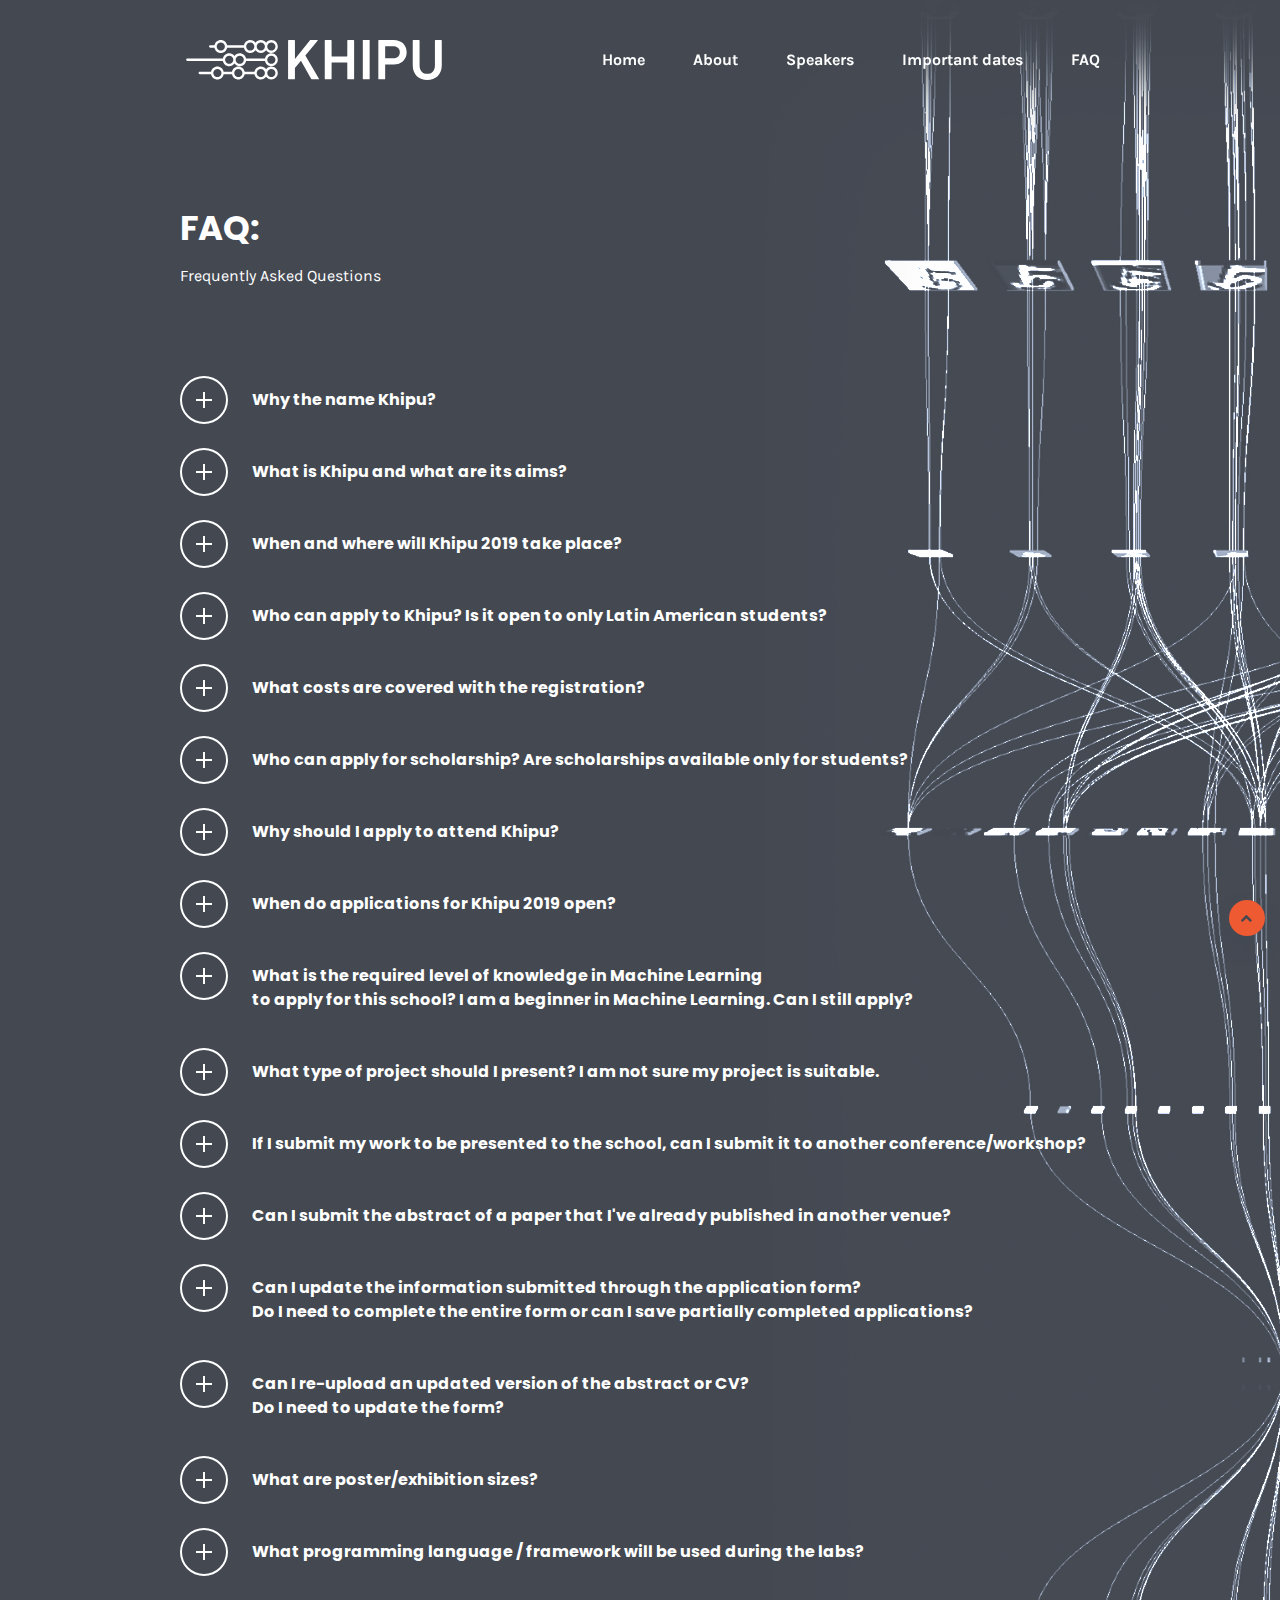
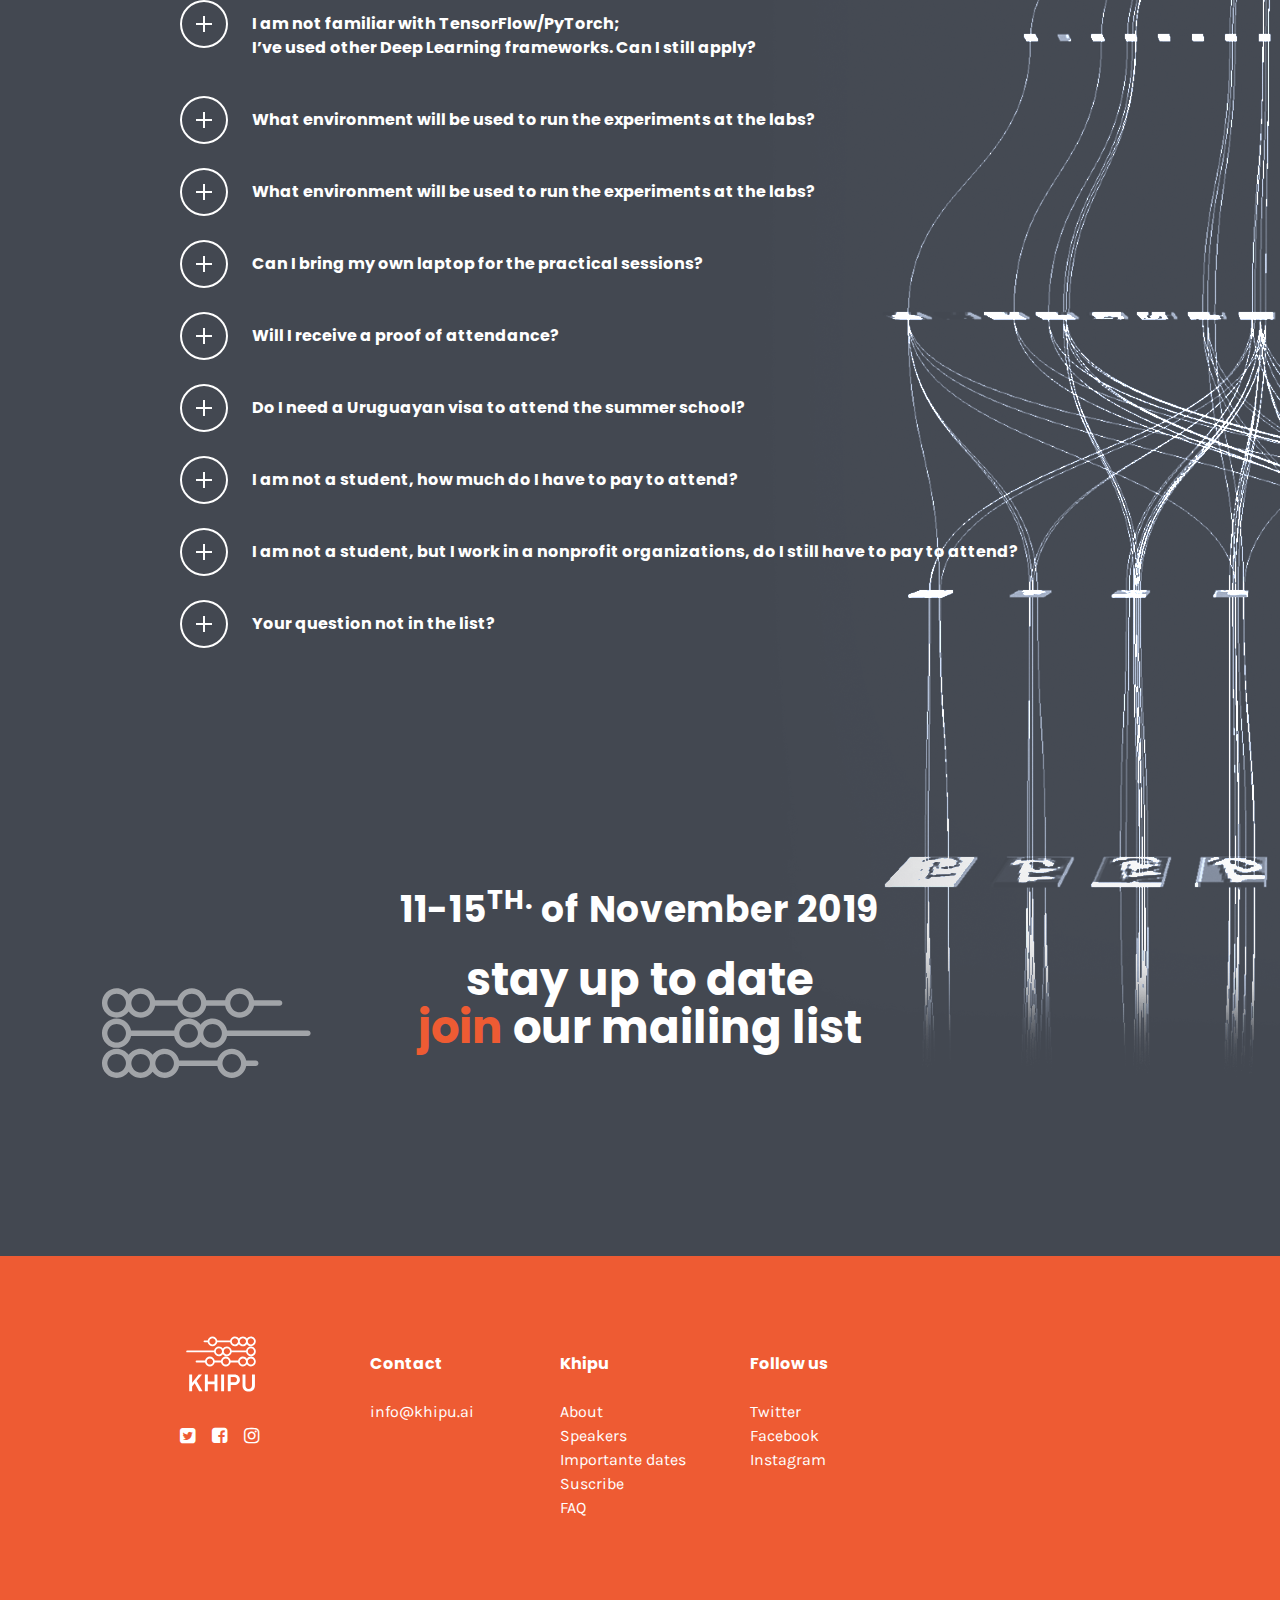
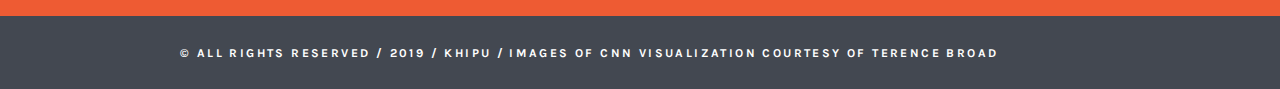
==== faq.html @ 61890507 "copy from cloud" ====
<!DOCTYPE html>
<html class="no-js" lang="en-US">

<head>
  <meta charset="utf-8">
  <meta name="viewport" content="width=device-width, initial-scale=1">
  <link rel="profile" href="http://gmpg.org/xfn/11">
  <script>(function (html) { html.className = html.className.replace(/\bno-js\b/, 'js') })(document.documentElement)</script>
  <title>FAQ - KHIPU | LATIN AMERICAN MEETING OF ARTIFICIAL INTELLIGENCE</title>
  <link rel="dns-prefetch" href="//fonts.googleapis.com">
  <link rel="dns-prefetch" href="//s.w.org">
  <link rel="icon" href="favicons/favicon.png" type="image/x-icon">
  <link rel="stylesheet" href="https://fonts.googleapis.com/css?family=Karla:400,700i,700|Poppins:700">
  <link rel="stylesheet" href="assets/css/font-awesome.css" type="text/css" media="all">
  <link rel="stylesheet" href="style.css" type="text/css" media="all">
  <link rel="stylesheet" href="scheme-neon.css" type="text/css" media="all">
  <link rel="stylesheet" href="style-custom.css" type="text/css" media="all">
</head>

<body class="home">
  <div class="site" id="page">
    <header class="site-header" id="masthead">
      <div class="site-header__wrap">
        <div class="container">
          <div class="row in-view">
            <div class="col-12 col-xl-10 offset-xl-1">
              <div class="site-header__elements">
                <div class="site-header__mobile hidden-lg-up">
                  <button class="site-header__mobile--trigger side-menu-trigger">
                    <i class="fa fa-bars" aria-hidden="true"></i>
                  </button>
                </div>
                <div class="site-header__branding">
                  <div class="site-branding">
                    <a href="index.html">
                      <img src="assets/media/logo-neon.svg" alt="" width="232" height="144">
                    </a>
                  </div>
                </div>
                <div class="site-header__nav hidden-md-down">
                  <div class="site-header__menu">
                    <nav class="main-navigation" aria-label="Site Menu" role="navigation">
                      <div class="menu-top-menu-container">
                        <ul class="menu" id="top-menu">
                          <li>
                            <a href="index.html">Home</a>
                          </li>
                          <li>
                            <a href="index.html#widecard">About</a>
                          </li>
                          <li>
                            <a href="index.html#speakers">Speakers</a>
                          </li>
                          <li>
                            <a href="index.html#schedule">Important dates</a>
                          </li>
                          <li>
                            <a href="faq.html">FAQ</a>
                          </li>
                        </ul>
                      </div>
                    </nav>
                  </div>
                </div>
              </div>
            </div>
          </div>
        </div>
      </div>
    </header>
    <div class="site-content" id="content">
        <div class="content-area" id="primary">
          <main class="site-main" id="main">
            <section class="section section--singular">
              <div class="container">
                <div class="row">
                  <div class="col-12 col-xl-10 offset-xl-1">
                    <header class="page-header">
                      <h3 class="page-title">FAQ: </h3>
                      <p>Frequently Asked Questions</p>
                    </header>
                    <div class="accordion-block">
                      <div class="accordion">
                        <div class="accordion__card accordion__card--collapse">
                          <div class="accordion__header">
                            <h6>
                              <label>Why the name Khipu?
                                <svg xmlns="http://www.w3.org/2000/svg" viewbox="0 0 48 48">
                                  <path d="M24,0A24,24,0,1,0,48,24,24,24,0,0,0,24,0Zm8,25H16V23H32Z"></path>
                                  <path d="M24,0A24,24,0,1,0,48,24,24,24,0,0,0,24,0Zm0,46A22,22,0,1,1,46,24,22,22,0,0,1,24,46Zm1-23h7v2H25v7H23V25H16V23h7V16h2Z"></path>
                                </svg>
                              </label>
                            </h6>
                          </div>
                          <div class="accordion__body">
                            <div class="accordion__content clearfix">
                              <p>Khipu, or talking knots, were ancient data systems fashioned from knotted strings historically used by a number of cultures in the region of Andean South America. Khipus were used to store (mostly numerical) information and had multiple practical uses in the local communities.</p>

                              <strong>Besides, one of the main goals of the event is to knit a network of Latin American talent in AI!</strong>
                              </p>
                            </div>
                          </div>
                        </div>
                        <div class="accordion__card accordion__card--collapse">
                          <div class="accordion__header">
                            <h6>
                              <label>What is Khipu and what are its aims?
                                <svg xmlns="http://www.w3.org/2000/svg" viewbox="0 0 48 48">
                                  <path d="M24,0A24,24,0,1,0,48,24,24,24,0,0,0,24,0Zm8,25H16V23H32Z"></path>
                                  <path d="M24,0A24,24,0,1,0,48,24,24,24,0,0,0,24,0Zm0,46A22,22,0,1,1,46,24,22,22,0,0,1,24,46Zm1-23h7v2H25v7H23V25H16V23h7V16h2Z"></path>
                                </svg>
                              </label>
                            </h6>
                          </div>
                          <div class="accordion__body">
                            <div class="accordion__content clearfix">
                              <p>Khipu will be an annual regional Artificial Intelligence (AI) gathering and summer school in Latin America. The event is organized by a group of Latin American researchers working both inside and outside the region. Our primary goal is to facilitate a wide and diverse participation: there will be no registration fees for accepted students*, and we will provide financial assistance for travel expenses to selected applicants. </p>

                              The inspiration for Khipu comes in large part from the success of the Deep Learning Indaba in Africa and the Eastern European Machine Learning Summer School.</p>

                              Khipu aims to strengthen the AI ecosystem in Latin America via the following specific goals:</p>

                              · Unlock talent through advanced trainings<br>
                              · Foster research by building community<br>
                              · Drive adoption by increasing awareness</p>

                              * Students should be advanced undergrads, MSc, PhD, or postdoc level. </p>
                            </div>
                          </div>
                        </div>
                        <div class="accordion__card accordion__card--collapse">
                          <div class="accordion__header">
                            <h6>
                              <label>When and where will Khipu 2019 take place?
                                <svg xmlns="http://www.w3.org/2000/svg" viewbox="0 0 48 48">
                                  <path d="M24,0A24,24,0,1,0,48,24,24,24,0,0,0,24,0Zm8,25H16V23H32Z"></path>
                                  <path d="M24,0A24,24,0,1,0,48,24,24,24,0,0,0,24,0Zm0,46A22,22,0,1,1,46,24,22,22,0,0,1,24,46Zm1-23h7v2H25v7H23V25H16V23h7V16h2Z"></path>
                                </svg>
                              </label>
                            </h6>
                          </div>
                          <div class="accordion__body">
                            <div class="accordion__content clearfix">
                              <p>The inaugural conference will take place November 11-15, 2019 at the<a href="https://www.google.com/maps/place/Facultad+de+Ingenier%C3%ADa+%7C+UDELAR/@-34.9180792,-56.1669343,17z/data=!4m5!3m4!1s0x959f81987d10c86d:0xf302eed9b9f6410a!8m2!3d-34.9181707!4d-56.1665726" target="_blank"> Universidad de la República Engineering School</a> in Montevideo, Uruguay. </p>
                            </div>
                          </div>
                        </div>
                        <div class="accordion__card accordion__card--collapse">
                          <div class="accordion__header">
                            <h6>
                              <label>Who can apply to Khipu? Is it open to only Latin American students?
                                <svg xmlns="http://www.w3.org/2000/svg" viewbox="0 0 48 48">
                                  <path d="M24,0A24,24,0,1,0,48,24,24,24,0,0,0,24,0Zm8,25H16V23H32Z"></path>
                                  <path d="M24,0A24,24,0,1,0,48,24,24,24,0,0,0,24,0Zm0,46A22,22,0,1,1,46,24,22,22,0,0,1,24,46Zm1-23h7v2H25v7H23V25H16V23h7V16h2Z"></path>
                                </svg>
                              </label>
                            </h6>
                          </div>
                          <div class="accordion__body">
                            <div class="accordion__content clearfix">
                              <p>Everyone is welcome to apply, regardless of location or whether you are a student or not. We strive to have participants with diverse backgrounds to encourage networking between academic and industry communities from all over the world. The location of the summer school is tied to Latin America to raise visibility of the local Machine Learning community. But we are looking for participants coming from any region of the world.</p>
                            </div>
                          </div>
                        </div>
                        <div class="accordion__card accordion__card--collapse">
                          <div class="accordion__header">
                            <h6>
                              <label>What costs are covered with the registration?
                                <svg xmlns="http://www.w3.org/2000/svg" viewbox="0 0 48 48">
                                  <path d="M24,0A24,24,0,1,0,48,24,24,24,0,0,0,24,0Zm8,25H16V23H32Z"></path>
                                  <path d="M24,0A24,24,0,1,0,48,24,24,24,0,0,0,24,0Zm0,46A22,22,0,1,1,46,24,22,22,0,0,1,24,46Zm1-23h7v2H25v7H23V25H16V23h7V16h2Z"></path>
                                </svg>
                              </label>
                            </h6>
                          </div>
                          <div class="accordion__body">
                            <div class="accordion__content clearfix">
                              <p>Registration is FREE for full time students*. For general attendees there is a fee (please see below for details).
                              Registration covers participation in lectures and practical sessions, lunch, coffee breaks and evening events. All other costs, including travel and accommodation, are the responsibility of the attendees. Attendees may apply for financial support for travel and accommodation.</p>

                              * Students should be advanced undergrads, MSc, PhD, or postdoc level. 
                              </p>
                            </div>
                          </div>
                        </div>
                        <div class="accordion__card accordion__card--collapse">
                          <div class="accordion__header">
                            <h6>
                              <label>Who can apply for scholarship? Are scholarships available only for students?
                                <svg xmlns="http://www.w3.org/2000/svg" viewbox="0 0 48 48">
                                  <path d="M24,0A24,24,0,1,0,48,24,24,24,0,0,0,24,0Zm8,25H16V23H32Z"></path>
                                  <path d="M24,0A24,24,0,1,0,48,24,24,24,0,0,0,24,0Zm0,46A22,22,0,1,1,46,24,22,22,0,0,1,24,46Zm1-23h7v2H25v7H23V25H16V23h7V16h2Z"></path>
                                </svg>
                              </label>
                            </h6>
                          </div>
                          <div class="accordion__body">
                            <div class="accordion__content clearfix">
                              <p>If you are interested in the topics of the summer school but the fees might prevent you from attending, you can apply for a scholarship. These are open to everyone, not only students. When filling in the Application form, please give a short justification for your request (this will not affect your chances of being accepted to attend Khipu). The funding will vary on a case-by-case basis and will cover fully or partially the costs of attending the school (registration, accommodation, travel).
                              </p>
                            </div>
                          </div>
                        </div>
                        <div class="accordion__card accordion__card--collapse">
                          <div class="accordion__header">
                            <h6>
                              <label>Why should I apply to attend Khipu?
                                <svg xmlns="http://www.w3.org/2000/svg" viewbox="0 0 48 48">
                                  <path d="M24,0A24,24,0,1,0,48,24,24,24,0,0,0,24,0Zm8,25H16V23H32Z"></path>
                                  <path d="M24,0A24,24,0,1,0,48,24,24,24,0,0,0,24,0Zm0,46A22,22,0,1,1,46,24,22,22,0,0,1,24,46Zm1-23h7v2H25v7H23V25H16V23h7V16h2Z"></path>
                                </svg>
                              </label>
                            </h6>
                          </div>
                          <div class="accordion__body">
                            <div class="accordion__content clearfix">
                              <p><strong>· Unparalleled networking opportunities:</strong> Khipu will be the most important gathering of the fast-growing  Latin American AI community.</p>
                                ​<strong>· Learn from and interact with elite AI researchers:</strong> Khipu invited speakers are some of the very best AI talent in Latin America and the world!</p>
                                <strong>· Take the time to focus on learning:</strong> The week long summer school has an intense programme designed to both teach and reinforce through tutorials, practical sessions and discussion with peers.
                              </p>
                            </div>
                          </div>
                        </div>
                        <div class="accordion__card accordion__card--collapse">
                          <div class="accordion__header">
                            <h6>
                              <label>When do applications  for Khipu 2019 open?
                                <svg xmlns="http://www.w3.org/2000/svg" viewbox="0 0 48 48">
                                  <path d="M24,0A24,24,0,1,0,48,24,24,24,0,0,0,24,0Zm8,25H16V23H32Z"></path>
                                  <path d="M24,0A24,24,0,1,0,48,24,24,24,0,0,0,24,0Zm0,46A22,22,0,1,1,46,24,22,22,0,0,1,24,46Zm1-23h7v2H25v7H23V25H16V23h7V16h2Z"></path>
                                </svg>
                              </label>
                            </h6>
                          </div>
                          <div class="accordion__body">
                            <div class="accordion__content clearfix">
                              <p>Applications for Khipu 2019 open on <strong>March 29.</strong> and will close on <strong>June 28.</strong>
                              </p>
                            </div>
                          </div>
                        </div>
                        <div class="accordion__card accordion__card--collapse">
                          <div class="accordion__header">
                            <h6>
                              <label>What is the required level of knowledge in Machine Learning <br>to apply for this school? I am a beginner in Machine Learning. Can I still apply?

                                <svg xmlns="http://www.w3.org/2000/svg" viewbox="0 0 48 48">
                                  <path d="M24,0A24,24,0,1,0,48,24,24,24,0,0,0,24,0Zm8,25H16V23H32Z"></path>
                                  <path d="M24,0A24,24,0,1,0,48,24,24,24,0,0,0,24,0Zm0,46A22,22,0,1,1,46,24,22,22,0,0,1,24,46Zm1-23h7v2H25v7H23V25H16V23h7V16h2Z"></path>
                                </svg>
                              </label>
                            </h6>
                          </div>
                          <div class="accordion__body">
                            <div class="accordion__content clearfix">
                              <p>Participants are expected to: </p>
                              · Have experience in programming (preferably Python); knowledge of any modern framework for neural networks (TensorFlow, Keras, Theano, PyTorch, etc.) will come in handy though is not strictly necessary; </p>
                              · Be familiar with notions of Linear Algebra, Probability Theory, general Machine Learning; </p>
                              · Be very interested in learning about Deep Learning and Reinforcement Learning. </p>
                              </p>
                            </div>
                          </div>
                        </div>
                        <div class="accordion__card accordion__card--collapse">
                          <div class="accordion__header">
                            <h6>
                              <label>What type of project should I present? I am not sure my project is suitable.
                                <svg xmlns="http://www.w3.org/2000/svg" viewbox="0 0 48 48">
                                  <path d="M24,0A24,24,0,1,0,48,24,24,24,0,0,0,24,0Zm8,25H16V23H32Z"></path>
                                  <path d="M24,0A24,24,0,1,0,48,24,24,24,0,0,0,24,0Zm0,46A22,22,0,1,1,46,24,22,22,0,0,1,24,46Zm1-23h7v2H25v7H23V25H16V23h7V16h2Z"></path>
                                </svg>
                              </label>
                            </h6>
                          </div>
                          <div class="accordion__body">
                            <div class="accordion__content clearfix">
                              <p>Any project related to the theme of the school (Machine Learning, Deep Learning or Reinforcement Learning) would be relevant. The project itself does not necessarily need to rely heavily on these techniques, but should connect to them (e.g. point out where they could have been used). It does not need to be novel either. For example, you can present your experience of reproducing published work, but be original and add a personal twist. If in doubt whether your project is suitable for presentation, you can send us an email at info@khipu.ai and ask for advice as soon as possible. 
                              </p>
                            </div>
                          </div>
                        </div>
                        <div class="accordion__card accordion__card--collapse">
                          <div class="accordion__header">
                            <h6>
                              <label>If I submit my work to be presented to the school, can I submit it to another conference/workshop?
                                <svg xmlns="http://www.w3.org/2000/svg" viewbox="0 0 48 48">
                                  <path d="M24,0A24,24,0,1,0,48,24,24,24,0,0,0,24,0Zm8,25H16V23H32Z"></path>
                                  <path d="M24,0A24,24,0,1,0,48,24,24,24,0,0,0,24,0Zm0,46A22,22,0,1,1,46,24,22,22,0,0,1,24,46Zm1-23h7v2H25v7H23V25H16V23h7V16h2Z"></path>
                                </svg>
                              </label>
                            </h6>
                          </div>
                          <div class="accordion__body">
                            <div class="accordion__content clearfix">
                              <p>Submissions are non-archival, so you can submit the same work to another conference/workshop.
                              </p>
                            </div>
                          </div>
                        </div>
                        <div class="accordion__card accordion__card--collapse">
                          <div class="accordion__header">
                            <h6>
                              <label>Can I submit the abstract of a paper that I've already published in another venue?
                                <svg xmlns="http://www.w3.org/2000/svg" viewbox="0 0 48 48">
                                  <path d="M24,0A24,24,0,1,0,48,24,24,24,0,0,0,24,0Zm8,25H16V23H32Z"></path>
                                  <path d="M24,0A24,24,0,1,0,48,24,24,24,0,0,0,24,0Zm0,46A22,22,0,1,1,46,24,22,22,0,0,1,24,46Zm1-23h7v2H25v7H23V25H16V23h7V16h2Z"></path>
                                </svg>
                              </label>
                            </h6>
                          </div>
                          <div class="accordion__body">
                            <div class="accordion__content clearfix">
                              <p>Yes, you can submit the abstract of an already published paper if it is related to the theme of the summer school. Please specify in the abstract the venue where the paper was published.
                              </p>
                            </div>
                          </div>
                        </div>
                        <div class="accordion__card accordion__card--collapse">
                          <div class="accordion__header">
                            <h6>
                              <label>Can I update the information submitted through the application form? <br>Do I need to complete the entire form or can I save partially completed applications?
                                <svg xmlns="http://www.w3.org/2000/svg" viewbox="0 0 48 48">
                                  <path d="M24,0A24,24,0,1,0,48,24,24,24,0,0,0,24,0Zm8,25H16V23H32Z"></path>
                                  <path d="M24,0A24,24,0,1,0,48,24,24,24,0,0,0,24,0Zm0,46A22,22,0,1,1,46,24,22,22,0,0,1,24,46Zm1-23h7v2H25v7H23V25H16V23h7V16h2Z"></path>
                                </svg>
                              </label>
                            </h6>
                          </div>
                          <div class="accordion__body">
                            <div class="accordion__content clearfix">
                              <p>Yes, during the application period, from <strong>March 29</strong>to <strong>June 28</strong> you can update or edit the form. After the deadline this will not be possible anymore. We do recommend you to submit a partially completed form as early as possible and update it in due time. This will reduce the pressure as the deadline comes close and ensures you are familiar with the form, in particular how to upload files. Please make sure to keep the confirmation email received when submitting for the first time, as it contains the link to edit your form. Without this link, you will need to start the application all over again.
                              </p>
                            </div>
                          </div>
                        </div>
                        <div class="accordion__card accordion__card--collapse">
                          <div class="accordion__header">
                            <h6>
                              <label>Can I re-upload an updated version of the abstract or CV? <br>Do I need to update the form?
                                <svg xmlns="http://www.w3.org/2000/svg" viewbox="0 0 48 48">
                                  <path d="M24,0A24,24,0,1,0,48,24,24,24,0,0,0,24,0Zm8,25H16V23H32Z"></path>
                                  <path d="M24,0A24,24,0,1,0,48,24,24,24,0,0,0,24,0Zm0,46A22,22,0,1,1,46,24,22,22,0,0,1,24,46Zm1-23h7v2H25v7H23V25H16V23h7V16h2Z"></path>
                                </svg>
                              </label>
                            </h6>
                          </div>
                          <div class="accordion__body">
                            <div class="accordion__content clearfix">
                              <p>Yes, you can re-upload as many times as necessary. Please ensure the file is named properly every time you upload, otherwise it might not be correctly linked to your application. You do not need to update the form after re-uploading.
                              </p>
                            </div>
                          </div>
                        </div>
                        <div class="accordion__card accordion__card--collapse">
                          <div class="accordion__header">
                            <h6>
                              <label>What are poster/exhibition sizes?
                                <svg xmlns="http://www.w3.org/2000/svg" viewbox="0 0 48 48">
                                  <path d="M24,0A24,24,0,1,0,48,24,24,24,0,0,0,24,0Zm8,25H16V23H32Z"></path>
                                  <path d="M24,0A24,24,0,1,0,48,24,24,24,0,0,0,24,0Zm0,46A22,22,0,1,1,46,24,22,22,0,0,1,24,46Zm1-23h7v2H25v7H23V25H16V23h7V16h2Z"></path>
                                </svg>
                              </label>
                            </h6>
                          </div>
                          <div class="accordion__body">
                            <div class="accordion__content clearfix">
                              <p>You can find details of the poster sessions and sizes here, and details of the industry exhibitions here.
                              </p>
                            </div>
                          </div>
                        </div>
                        <div class="accordion__card accordion__card--collapse">
                          <div class="accordion__header">
                            <h6>
                              <label>What programming language / framework will be used during the labs?
                                <svg xmlns="http://www.w3.org/2000/svg" viewbox="0 0 48 48">
                                  <path d="M24,0A24,24,0,1,0,48,24,24,24,0,0,0,24,0Zm8,25H16V23H32Z"></path>
                                  <path d="M24,0A24,24,0,1,0,48,24,24,24,0,0,0,24,0Zm0,46A22,22,0,1,1,46,24,22,22,0,0,1,24,46Zm1-23h7v2H25v7H23V25H16V23h7V16h2Z"></path>
                                </svg>
                              </label>
                            </h6>
                          </div>
                          <div class="accordion__body">
                            <div class="accordion__content clearfix">
                              <p>Programming language: Python; Deep Learning library: TensorFlow and/or Pytorch.
                              </p>
                            </div>
                          </div>
                        </div>
                        <div class="accordion__card accordion__card--collapse">
                          <div class="accordion__header">
                            <h6>
                              <label>I am not familiar with TensorFlow/PyTorch;<br>I’ve used other Deep Learning frameworks. Can I still apply?
                                <svg xmlns="http://www.w3.org/2000/svg" viewbox="0 0 48 48">
                                  <path d="M24,0A24,24,0,1,0,48,24,24,24,0,0,0,24,0Zm8,25H16V23H32Z"></path>
                                  <path d="M24,0A24,24,0,1,0,48,24,24,24,0,0,0,24,0Zm0,46A22,22,0,1,1,46,24,22,22,0,0,1,24,46Zm1-23h7v2H25v7H23V25H16V23h7V16h2Z"></path>
                                </svg>
                              </label>
                            </h6>
                          </div>
                          <div class="accordion__body">
                            <div class="accordion__content clearfix">
                              <p>We encourage people to apply even if they don’t have experience with TensorFlow or PyTorch. There will be a list of exercises posted prior to the summer school that participants can work on to get familiar with the environment used during the school.
                              </p>
                            </div>
                          </div>
                        </div>
                        <div class="accordion__card accordion__card--collapse">
                          <div class="accordion__header">
                            <h6>
                              <label>What environment will be used to run the experiments at the labs?
                                <svg xmlns="http://www.w3.org/2000/svg" viewbox="0 0 48 48">
                                  <path d="M24,0A24,24,0,1,0,48,24,24,24,0,0,0,24,0Zm8,25H16V23H32Z"></path>
                                  <path d="M24,0A24,24,0,1,0,48,24,24,24,0,0,0,24,0Zm0,46A22,22,0,1,1,46,24,22,22,0,0,1,24,46Zm1-23h7v2H25v7H23V25H16V23h7V16h2Z"></path>
                                </svg>
                              </label>
                            </h6>
                          </div>
                          <div class="accordion__body">
                            <div class="accordion__content clearfix">
                              <p>The experiments will run in Colab - a framework provided by Google where you can access for free the Google cloud (CPU or GPU) to run ML experiments. You can use Colab on your own as well, independent from the school. All you need is a gmail account.
                              </p>
                            </div>
                          </div>
                        </div>
                        <div class="accordion__card accordion__card--collapse">
                          <div class="accordion__header">
                            <h6>
                              <label>What environment will be used to run the experiments at the labs?
                                <svg xmlns="http://www.w3.org/2000/svg" viewbox="0 0 48 48">
                                  <path d="M24,0A24,24,0,1,0,48,24,24,24,0,0,0,24,0Zm8,25H16V23H32Z"></path>
                                  <path d="M24,0A24,24,0,1,0,48,24,24,24,0,0,0,24,0Zm0,46A22,22,0,1,1,46,24,22,22,0,0,1,24,46Zm1-23h7v2H25v7H23V25H16V23h7V16h2Z"></path>
                                </svg>
                              </label>
                            </h6>
                          </div>
                          <div class="accordion__body">
                            <div class="accordion__content clearfix">
                              <p>The experiments will run in <a href="https://colab.sandbox.google.com/notebooks/welcome.ipynb" target="_blank">Colab</a> - a framework provided by Google where you can access for free the Google cloud (CPU or GPU) to run ML experiments. You can use Colab on your own as well, independent from the school. All you need is a gmail account.

                              </p>
                            </div>
                          </div>
                        </div>
                        <div class="accordion__card accordion__card--collapse">
                          <div class="accordion__header">
                            <h6>
                              <label>Can I bring my own laptop for the practical sessions?
                                <svg xmlns="http://www.w3.org/2000/svg" viewbox="0 0 48 48">
                                  <path d="M24,0A24,24,0,1,0,48,24,24,24,0,0,0,24,0Zm8,25H16V23H32Z"></path>
                                  <path d="M24,0A24,24,0,1,0,48,24,24,24,0,0,0,24,0Zm0,46A22,22,0,1,1,46,24,22,22,0,0,1,24,46Zm1-23h7v2H25v7H23V25H16V23h7V16h2Z"></path>
                                </svg>
                              </label>
                            </h6>
                          </div>
                          <div class="accordion__body">
                            <div class="accordion__content clearfix">
                              <p>Yes, you are encouraged to use your own laptop during labs. There are no specific hardware requirements. Only make sure you have Google Chrome installed, which is used to access the lab environment, <a href="https://colab.sandbox.google.com/notebooks/welcome.ipynb" target="_blank">Colab</a>.  
                              </p>
                            </div>
                          </div>
                        </div>
                        <div class="accordion__card accordion__card--collapse">
                          <div class="accordion__header">
                            <h6>
                              <label>Will I receive a proof of attendance?
                                <svg xmlns="http://www.w3.org/2000/svg" viewbox="0 0 48 48">
                                  <path d="M24,0A24,24,0,1,0,48,24,24,24,0,0,0,24,0Zm8,25H16V23H32Z"></path>
                                  <path d="M24,0A24,24,0,1,0,48,24,24,24,0,0,0,24,0Zm0,46A22,22,0,1,1,46,24,22,22,0,0,1,24,46Zm1-23h7v2H25v7H23V25H16V23h7V16h2Z"></path>
                                </svg>
                              </label>
                            </h6>
                          </div>
                          <div class="accordion__body">
                            <div class="accordion__content clearfix">
                              <p>Yes, participants will receive a certificate at the end of the school, confirming their participation at the activities of the school.  
                              </p>
                            </div>
                          </div>
                        </div>
                        <div class="accordion__card accordion__card--collapse">
                          <div class="accordion__header">
                            <h6>
                              <label>Do I need a Uruguayan visa to attend the summer school?
                                <svg xmlns="http://www.w3.org/2000/svg" viewbox="0 0 48 48">
                                  <path d="M24,0A24,24,0,1,0,48,24,24,24,0,0,0,24,0Zm8,25H16V23H32Z"></path>
                                  <path d="M24,0A24,24,0,1,0,48,24,24,24,0,0,0,24,0Zm0,46A22,22,0,1,1,46,24,22,22,0,0,1,24,46Zm1-23h7v2H25v7H23V25H16V23h7V16h2Z"></path>
                                </svg>
                              </label>
                            </h6>
                          </div>
                          <div class="accordion__body">
                            <div class="accordion__content clearfix">
                              <p>Citizens from most* of Latin American countries, of the United States, Australia, Canada, Japan, New Zealand, Israel, South Africa, most of Europe and Scandinavia DO NOT require a tourist visa to enter Uruguay.</p> 
                              See <a href="https://en.wikipedia.org/wiki/Visa_policy_of_Uruguay" target="_blank">here</a> for a map and <a href="https://migracion.minterior.gub.uy/index.php?option=com_content&view=article&id=1280" target="_blank">here</a>  for the full list of visa exemption.</p>
                              If you get accepted to the school and you need a visa, contact us and we will send you an invitation letter.
                              </p>
                            </div>
                          </div>
                        </div>
                        <div class="accordion__card accordion__card--collapse">
                          <div class="accordion__header">
                            <h6>
                              <label>I am not a student, how much do I have to pay to attend?
                                <svg xmlns="http://www.w3.org/2000/svg" viewbox="0 0 48 48">
                                  <path d="M24,0A24,24,0,1,0,48,24,24,24,0,0,0,24,0Zm8,25H16V23H32Z"></path>
                                  <path d="M24,0A24,24,0,1,0,48,24,24,24,0,0,0,24,0Zm0,46A22,22,0,1,1,46,24,22,22,0,0,1,24,46Zm1-23h7v2H25v7H23V25H16V23h7V16h2Z"></path>
                                </svg>
                              </label>
                            </h6>
                          </div>
                          <div class="accordion__body">
                            <div class="accordion__content clearfix">
                              <p> The fee for non students is $400 US dollars.
                              </p>
                            </div>
                          </div>
                        </div>
                        <div class="accordion__card accordion__card--collapse">
                          <div class="accordion__header">
                            <h6>
                              <label>I am not a student, but I work in a nonprofit organizations, do I still have to pay to attend?
                                <svg xmlns="http://www.w3.org/2000/svg" viewbox="0 0 48 48">
                                  <path d="M24,0A24,24,0,1,0,48,24,24,24,0,0,0,24,0Zm8,25H16V23H32Z"></path>
                                  <path d="M24,0A24,24,0,1,0,48,24,24,24,0,0,0,24,0Zm0,46A22,22,0,1,1,46,24,22,22,0,0,1,24,46Zm1-23h7v2H25v7H23V25H16V23h7V16h2Z"></path>
                                </svg>
                              </label>
                            </h6>
                          </div>
                          <div class="accordion__body">
                            <div class="accordion__content clearfix">
                              <p>Members of nonprofits do not have to pay to attend.
                              </p>
                            </div>
                          </div>
                        </div>
                        <div class="accordion__card accordion__card--collapse">
                          <div class="accordion__header">
                            <h6>
                              <label>Your question not in the list?
                                <svg xmlns="http://www.w3.org/2000/svg" viewbox="0 0 48 48">
                                  <path d="M24,0A24,24,0,1,0,48,24,24,24,0,0,0,24,0Zm8,25H16V23H32Z"></path>
                                  <path d="M24,0A24,24,0,1,0,48,24,24,24,0,0,0,24,0Zm0,46A22,22,0,1,1,46,24,22,22,0,0,1,24,46Zm1-23h7v2H25v7H23V25H16V23h7V16h2Z"></path>
                                </svg>
                              </label>
                            </h6>
                          </div>
                          <div class="accordion__body">
                            <div class="accordion__content clearfix">
                              <p>Please write to us at <a href="mailto:info@khipu.ai">info@khipu.ai </a>
                              </p>
                            </div>
                          </div>
                        </div>
                      </div>
                    </div>
                  </div>
                </div>
              </div>
            </section>
              <section class="section" id="registration">
                <img src="assets/media/logo-white-2.svg" class="flying-logo flying-logo-2">
                <div class="container">
                  <div class="row">
                    <div class="col-12 col-xl-10 offset-xl-1 text-center">
                      <h5>
                        <span>11-15<sup>TH.</sup> of November 2019</span>
                      </h5>
                  <h2 class="margin-top">
                    <span>stay up to date
                      <br class="hidden-sm-down">
                      <span class="color--secondary">join</span> our mailing list</span>
                  </h2>
                      <p class="padding-top margin-top in-view" data-offset="90%">
                        <span class="d-inline-block in-view__child in-view__child--scalein">
                          <a class="btn btn--primary" href="https://docs.google.com/forms/d/e/1FAIpQLSf4VqZiaQaI3CBYOzcaXRuiDYUBytXnzuq_R11b-PFW0X-g_Q/viewform?fbzx=7697708398186686000">Suscribe</a>
                        </span>
                      </p>
                    </div>
                  </div>
                </div>
              </section>
          </main>
        </div>
      </div>
    <footer class="site-footer" id="colophon" role="contentinfo">
      <div class="widget-area" role="complementary">
        <div class="container">
          <div class="row in-view">
            <div class="col-12 col-md-4 col-xl-2 offset-xl-1">
              <div class="widget">
                <div class="widget_socials">
                  <div class="site-branding">
                    <a href="index.html">
                      <img src="assets/media/logo-neon-2.svg" alt="" width="150" height="24">
                    </a>
                  </div>
                  <div class="widget_socials__list">
                    <a class="widget_socials__item" href="https://twitter.com/" target="_blank">
                      <div class="sr-only">Follow us</div>
                      <i class="fa fa-twitter-square"></i>
                    </a>
                    <a class="widget_socials__item" href="https://facebook.com/" target="_blank">
                      <div class="sr-only">Follow us</div>
                      <i class="fa fa-facebook-square "></i>
                    </a>
                    <a class="widget_socials__item" href="https://www.instagram.com/" target="_blank">
                      <div class="sr-only">Follow us</div>
                      <i class="fa fa-instagram"></i>
                    </a>
                  </div>
                </div>
              </div>
            </div>
            <div class="col-12 col-md-4 col-xl-2">
              <div class="widget">
                <h2 class="widget-title">Contact</h2>
                <div class="widget_nav_menu">
                  <ul>
                    <li>
                      <a href="mailto:info@khipu.at">info@khipu.ai</a>
                    </li>

                  </ul>
                </div>
              </div>
            </div>
            <div class="col-12 col-md-4 col-xl-2">
              <div class="widget">
                <h2 class="widget-title">Khipu</h2>
                <div class="widget_nav_menu">
                  <ul>
                    <li>
                      <a href="index.html#widecard">About</a>
                    </li>
                    <li>
                      <a href="index.html#speakers">Speakers</a>
                    </li>
                    <li>
                      <a href="index.html#schedule">Importante dates</a>
                    </li>
                    <li>
                      <a href="https://docs.google.com/forms/d/e/1FAIpQLSf4VqZiaQaI3CBYOzcaXRuiDYUBytXnzuq_R11b-PFW0X-g_Q/viewform?fbzx=7697708398186686000">Suscribe</a>
                    </li>
                    <li>
                      <a href="faq.html">FAQ</a>
                    </li>
                  </ul>
                </div>
              </div>
            </div>
            <div class="col-12 col-md-4 offset-md-4 col-xl-2 offset-xl-0">
              <div class="widget">
                <h2 class="widget-title">Follow us</h2>
                <div class="widget_nav_menu">
                  <ul>
                    <li>
                      <a href="https://twitter.com/" target="_blank">Twitter</a>
                    </li>
                    <li>
                      <a href="https://facebook.com/" target="_blank">Facebook</a>
                    </li>
                    <li>
                      <a href="https://www.instagram.com//" target="_blank">Instagram</a>
                    </li>

                  </ul>
                </div>
              </div>
            </div>
          </div>
        </div>
      </div>
      <div class="site-info">
        <div class="container">
          <div class="row in-view">
            <div class="col-9 offset-xl-1">
              <a class="sub-head">
               <a class="sub-head"> © All rights reserved / 2019 / KHIPU /</a>
              <a class="sub-head" href="http://terencebroad.com/nnvis.html" target="_blank"> Images of CNN visualization courtesy of Terence Broad</a>
            </div>
          </div>
        </div>
      </div>
    </footer>
    <div class="go-up" id="up">
      <a class="go-up__btn" href="#page">
        <span class="btn btn--primary btn--circle">
          <i class="fa fa-chevron-up"></i>
        </span>
      </a>
    </div>
    <div class="site-sidenav" id="sidenav">
      <div class="site-sidenav__overlay side-menu-swipeable"></div>
      <div class="site-sidenav__elements side-menu-swipeable">
        <div class="site-sidenav__branding">
          <div class="site-branding">
            <a href="index.html">
              <img src="assets/media/logo-neon.svg" alt="" width="232" height="144">
            </a>
          </div>
        </div>
        <div class="site-sidenav__nav">
          <div class="site-sidenav__menu">
            <nav class="sidenav-navigation" aria-label="Site Mobile Menu" role="navigation">
              <div class="menu-sidenav-menu-container">
                <ul class="menu" id="sidenav-menu">
                  <li>
                   <a href="index.html">Home</a>
                  </li>
                  <li>
                   <a href="index.html#widecard">About</a>
                  </li>
                  <li>
                   <a href="index.html#speakers">Speakers</a>
                  </li>
                  <li>
                    <a href="faq.html">FAQ</a>
                  </li>
                </ul>
              </div>
            </nav>
          </div>
        </div>
        <div class="site-sidenav__cat hidden-md-up">
          <a class="btn btn--secondary" href="https://docs.google.com/forms/d/e/1FAIpQLSf4VqZiaQaI3CBYOzcaXRuiDYUBytXnzuq_R11b-PFW0X-g_Q/viewform?fbzx=7697708398186686000">Suscribe</a>
        </div>
      </div>
    </div>
  </div>
  <script type="application/javascript" src="assets/js/lib.js"></script>
  <script defer async type="application/javascript" src="assets/js/app.js"></script>
</body>

</html>
---- style.css ----
/*--------------------------------------------------------------
>>> TABLE OF CONTENTS:
----------------------------------------------------------------
# Normalize
# Grids
# Layout
  ## Posts
  ## Pages
  ## Header
  ## Footer
  ## Widgets
# Typography
# Forms
# Customizer
# Accessibility
# Alignments
# Clearings
# Custom & Media Queries
--------------------------------------------------------------*/

/*! normalize.css v6.0.0 | MIT License | github.com/necolas/normalize.css */

/* Document
   ========================================================================== */

/**
 * 1. Correct the line height in all browsers.
 * 2. Prevent adjustments of font size after orientation changes in
 *    IE on Windows Phone and in iOS.
 */

html {
  line-height: 1.15; /* 1 */
  -ms-text-size-adjust: 100%; /* 2 */
  -webkit-text-size-adjust: 100%; /* 2 */
}

/* Sections
   ========================================================================== */

/**
 * Add the correct display in IE 9-.
 */

article,
aside,
footer,
header,
nav,
section {
  display: block;
}

/**
 * Correct the font size and margin on `h1` elements within `section` and
 * `article` contexts in Chrome, Firefox, and Safari.
 */

h1 {
  font-size: 2em;
  margin: 0.67em 0;
}

/* Grouping content
   ========================================================================== */

/**
 * Add the correct display in IE 9-.
 * 1. Add the correct display in IE.
 */

figcaption,
figure,
main { /* 1 */
  display: block;
}

/**
 * Add the correct margin in IE 8.
 */

figure {
  margin: 1em 40px;
}

/**
 * 1. Add the correct box sizing in Firefox.
 * 2. Show the overflow in Edge and IE.
 */

hr {
  box-sizing: content-box; /* 1 */
  height: 0; /* 1 */
  overflow: visible; /* 2 */
}

/**
 * 1. Correct the inheritance and scaling of font size in all browsers.
 * 2. Correct the odd `em` font sizing in all browsers.
 */

pre {
  font-family: monospace, monospace; /* 1 */
  font-size: 1em; /* 2 */
}

/* Text-level semantics
   ========================================================================== */

/**
 * 1. Remove the gray background on active links in IE 10.
 * 2. Remove gaps in links underline in iOS 8+ and Safari 8+.
 */

a {
  background-color: transparent; /* 1 */
  -webkit-text-decoration-skip: objects; /* 2 */
}

/**
 * 1. Remove the bottom border in Chrome 57- and Firefox 39-.
 * 2. Add the correct text decoration in Chrome, Edge, IE, Opera, and Safari.
 */

abbr[title] {
  border-bottom: none; /* 1 */
  text-decoration: underline; /* 2 */
  text-decoration: underline dotted; /* 2 */
}

/**
 * Prevent the duplicate application of `bolder` by the next rule in Safari 6.
 */

b,
strong {
  font-weight: inherit;
}

/**
 * Add the correct font weight in Chrome, Edge, and Safari.
 */

b,
strong {
  font-weight: bolder;
}

/**
 * 1. Correct the inheritance and scaling of font size in all browsers.
 * 2. Correct the odd `em` font sizing in all browsers.
 */

code,
kbd,
samp {
  font-family: monospace, monospace; /* 1 */
  font-size: 1em; /* 2 */
}

/**
 * Add the correct font style in Android 4.3-.
 */

dfn {
  font-style: italic;
}

/**
 * Add the correct background and color in IE 9-.
 */

mark {
  background-color: #ff0;
  color: #000;
}

/**
 * Add the correct font size in all browsers.
 */

small {
  font-size: 80%;
}

/**
 * Prevent `sub` and `sup` elements from affecting the line height in
 * all browsers.
 */

sub,
sup {
  font-size: 75%;
  line-height: 0;
  position: relative;
  vertical-align: baseline;
}

sub {
  bottom: -0.25em;
}

sup {
  top: -0.5em;
}

/* Embedded content
   ========================================================================== */

/**
 * Add the correct display in IE 9-.
 */

audio,
video {
  display: inline-block;
}

/**
 * Add the correct display in iOS 4-7.
 */

audio:not([controls]) {
  display: none;
  height: 0;
}

/**
 * Remove the border on images inside links in IE 10-.
 */

img {
  border-style: none;
}

/**
 * Hide the overflow in IE.
 */

svg:not(:root) {
  overflow: hidden;
}

/* Forms
   ========================================================================== */

/**
 * Remove the margin in Firefox and Safari.
 */

button,
input,
optgroup,
select,
textarea {
  margin: 0;
}

/**
 * Show the overflow in IE.
 * 1. Show the overflow in Edge.
 */

button,
input { /* 1 */
  overflow: visible;
}

/**
 * Remove the inheritance of text transform in Edge, Firefox, and IE.
 * 1. Remove the inheritance of text transform in Firefox.
 */

button,
select { /* 1 */
  text-transform: none;
}

/**
 * 1. Prevent a WebKit bug where (2) destroys native `audio` and `video`
 *    controls in Android 4.
 * 2. Correct the inability to style clickable types in iOS and Safari.
 */

button,
html [type="button"], /* 1 */
[type="reset"],
[type="submit"] {
  -webkit-appearance: button; /* 2 */
}

/**
 * Remove the inner border and padding in Firefox.
 */

button::-moz-focus-inner,
[type="button"]::-moz-focus-inner,
[type="reset"]::-moz-focus-inner,
[type="submit"]::-moz-focus-inner {
  border-style: none;
  padding: 0;
}

/**
 * Restore the focus styles unset by the previous rule.
 */

button:-moz-focusring,
[type="button"]:-moz-focusring,
[type="reset"]:-moz-focusring,
[type="submit"]:-moz-focusring {
  outline: 1px dotted ButtonText;
}

/**
 * 1. Correct the text wrapping in Edge and IE.
 * 2. Correct the color inheritance from `fieldset` elements in IE.
 * 3. Remove the padding so developers are not caught out when they zero out
 *    `fieldset` elements in all browsers.
 */

legend {
  box-sizing: border-box; /* 1 */
  color: inherit; /* 2 */
  display: table; /* 1 */
  max-width: 100%; /* 1 */
  padding: 0; /* 3 */
  white-space: normal; /* 1 */
}

/**
 * 1. Add the correct display in IE 9-.
 * 2. Add the correct vertical alignment in Chrome, Firefox, and Opera.
 */

progress {
  display: inline-block; /* 1 */
  vertical-align: baseline; /* 2 */
}

/**
 * Remove the default vertical scrollbar in IE.
 */

textarea {
  overflow: auto;
}

/**
 * 1. Add the correct box sizing in IE 10-.
 * 2. Remove the padding in IE 10-.
 */

[type="checkbox"],
[type="radio"] {
  box-sizing: border-box; /* 1 */
  padding: 0; /* 2 */
}

/**
 * Correct the cursor style of increment and decrement buttons in Chrome.
 */

[type="number"]::-webkit-inner-spin-button,
[type="number"]::-webkit-outer-spin-button {
  height: auto;
}

/**
 * 1. Correct the odd appearance in Chrome and Safari.
 * 2. Correct the outline style in Safari.
 */

[type="search"] {
  -webkit-appearance: textfield; /* 1 */
  outline-offset: -2px; /* 2 */
}

/**
 * Remove the inner padding and cancel buttons in Chrome and Safari on macOS.
 */

[type="search"]::-webkit-search-cancel-button,
[type="search"]::-webkit-search-decoration {
  -webkit-appearance: none;
}

/**
 * 1. Correct the inability to style clickable types in iOS and Safari.
 * 2. Change font properties to `inherit` in Safari.
 */

::-webkit-file-upload-button {
  -webkit-appearance: button; /* 1 */
  font: inherit; /* 2 */
}

/* Interactive
   ========================================================================== */

/*
 * Add the correct display in IE 9-.
 * 1. Add the correct display in Edge, IE, and Firefox.
 */

details, /* 1 */
menu {
  display: block;
}

/*
 * Add the correct display in all browsers.
 */

summary {
  display: list-item;
}

/* Scripting
   ========================================================================== */

/**
 * Add the correct display in IE 9-.
 */

canvas {
  display: inline-block;
}

/**
 * Add the correct display in IE.
 */

template {
  display: none;
}

/* Hidden
   ========================================================================== */

/**
 * Add the correct display in IE 10-.
 */

[hidden] {
  display: none;
}

/*!
 * Bootstrap Grid v4.1.0 (https://getbootstrap.com/)
 * Copyright 2011-2018 The Bootstrap Authors
 * Copyright 2011-2018 Twitter, Inc.
 * Licensed under MIT (https://github.com/twbs/bootstrap/blob/master/LICENSE)
 */
@-ms-viewport {
  width: device-width;
}

html {
  box-sizing: border-box;
  -ms-overflow-style: scrollbar;
}

*,
*::before,
*::after {
  box-sizing: inherit;
}

.container {
  width: 100%;
  padding-right: 15px;
  padding-left: 15px;
  margin-right: auto;
  margin-left: auto;
}

@media (min-width: 576px) {
  .container {
    max-width: 540px;
  }
}

@media (min-width: 768px) {
  .container {
    max-width: 720px;
  }
}

@media (min-width: 992px) {
  .container {
    max-width: 960px;
  }
}

@media (min-width: 1200px) {
  .container {
    max-width: 1140px;
  }
}

.container-fluid {
  width: 100%;
  padding-right: 15px;
  padding-left: 15px;
  margin-right: auto;
  margin-left: auto;
}

.row {
  display: -ms-flexbox;
  display: flex;
  -ms-flex-wrap: wrap;
      flex-wrap: wrap;
  margin-right: -15px;
  margin-left: -15px;
}

.no-gutters {
  margin-right: 0;
  margin-left: 0;
}

.no-gutters > .col,
.no-gutters > [class*="col-"] {
  padding-right: 0;
  padding-left: 0;
}

.col-1, .col-2, .col-3, .col-4, .col-5, .col-6, .col-7, .col-8, .col-9, .col-10, .col-11, .col-12, .col,
.col-auto, .col-sm-1, .col-sm-2, .col-sm-3, .col-sm-4, .col-sm-5, .col-sm-6, .col-sm-7, .col-sm-8, .col-sm-9, .col-sm-10, .col-sm-11, .col-sm-12, .col-sm,
.col-sm-auto, .col-md-1, .col-md-2, .col-md-3, .col-md-4, .col-md-5, .col-md-6, .col-md-7, .col-md-8, .col-md-9, .col-md-10, .col-md-11, .col-md-12, .col-md,
.col-md-auto, .col-lg-1, .col-lg-2, .col-lg-3, .col-lg-4, .col-lg-5, .col-lg-6, .col-lg-7, .col-lg-8, .col-lg-9, .col-lg-10, .col-lg-11, .col-lg-12, .col-lg,
.col-lg-auto, .col-xl-1, .col-xl-2, .col-xl-3, .col-xl-4, .col-xl-5, .col-xl-6, .col-xl-7, .col-xl-8, .col-xl-9, .col-xl-10, .col-xl-11, .col-xl-12, .col-xl,
.col-xl-auto {
  position: relative;
  width: 100%;
  min-height: 1px;
  padding-right: 15px;
  padding-left: 15px;
}

.col {
  -ms-flex-preferred-size: 0;
      flex-basis: 0;
  -ms-flex-positive: 1;
      flex-grow: 1;
  max-width: 100%;
}

.col-auto {
  -ms-flex: 0 0 auto;
      flex: 0 0 auto;
  width: auto;
  max-width: none;
}

.col-1 {
  -ms-flex: 0 0 8.33333%;
      flex: 0 0 8.33333%;
  max-width: 8.33333%;
}

.col-2 {
  -ms-flex: 0 0 16.66667%;
      flex: 0 0 16.66667%;
  max-width: 16.66667%;
}

.col-3 {
  -ms-flex: 0 0 25%;
      flex: 0 0 25%;
  max-width: 25%;
}

.col-4 {
  -ms-flex: 0 0 33.33333%;
      flex: 0 0 33.33333%;
  max-width: 33.33333%;
}

.col-5 {
  -ms-flex: 0 0 41.66667%;
      flex: 0 0 41.66667%;
  max-width: 41.66667%;
}

.col-6 {
  -ms-flex: 0 0 50%;
      flex: 0 0 50%;
  max-width: 50%;
}

.col-7 {
  -ms-flex: 0 0 58.33333%;
      flex: 0 0 58.33333%;
  max-width: 58.33333%;
}

.col-8 {
  -ms-flex: 0 0 66.66667%;
      flex: 0 0 66.66667%;
  max-width: 66.66667%;
}

.col-9 {
  -ms-flex: 0 0 75%;
      flex: 0 0 75%;
  max-width: 75%;
}

.col-10 {
  -ms-flex: 0 0 83.33333%;
      flex: 0 0 83.33333%;
  max-width: 83.33333%;
}

.col-11 {
  -ms-flex: 0 0 91.66667%;
      flex: 0 0 91.66667%;
  max-width: 91.66667%;
}

.col-12 {
  -ms-flex: 0 0 100%;
      flex: 0 0 100%;
  max-width: 100%;
}

.order-first {
  -ms-flex-order: -1;
      order: -1;
}

.order-last {
  -ms-flex-order: 13;
      order: 13;
}

.order-0 {
  -ms-flex-order: 0;
      order: 0;
}

.order-1 {
  -ms-flex-order: 1;
      order: 1;
}

.order-2 {
  -ms-flex-order: 2;
      order: 2;
}

.order-3 {
  -ms-flex-order: 3;
      order: 3;
}

.order-4 {
  -ms-flex-order: 4;
      order: 4;
}

.order-5 {
  -ms-flex-order: 5;
      order: 5;
}

.order-6 {
  -ms-flex-order: 6;
      order: 6;
}

.order-7 {
  -ms-flex-order: 7;
      order: 7;
}

.order-8 {
  -ms-flex-order: 8;
      order: 8;
}

.order-9 {
  -ms-flex-order: 9;
      order: 9;
}

.order-10 {
  -ms-flex-order: 10;
      order: 10;
}

.order-11 {
  -ms-flex-order: 11;
      order: 11;
}

.order-12 {
  -ms-flex-order: 12;
      order: 12;
}

.offset-1 {
  margin-left: 8.33333%;
}

.offset-2 {
  margin-left: 16.66667%;
}

.offset-3 {
  margin-left: 25%;
}

.offset-4 {
  margin-left: 33.33333%;
}

.offset-5 {
  margin-left: 41.66667%;
}

.offset-6 {
  margin-left: 50%;
}

.offset-7 {
  margin-left: 58.33333%;
}

.offset-8 {
  margin-left: 66.66667%;
}

.offset-9 {
  margin-left: 75%;
}

.offset-10 {
  margin-left: 83.33333%;
}

.offset-11 {
  margin-left: 91.66667%;
}

@media (min-width: 576px) {
  .col-sm {
    -ms-flex-preferred-size: 0;
        flex-basis: 0;
    -ms-flex-positive: 1;
        flex-grow: 1;
    max-width: 100%;
  }
  .col-sm-auto {
    -ms-flex: 0 0 auto;
        flex: 0 0 auto;
    width: auto;
    max-width: none;
  }
  .col-sm-1 {
    -ms-flex: 0 0 8.33333%;
        flex: 0 0 8.33333%;
    max-width: 8.33333%;
  }
  .col-sm-2 {
    -ms-flex: 0 0 16.66667%;
        flex: 0 0 16.66667%;
    max-width: 16.66667%;
  }
  .col-sm-3 {
    -ms-flex: 0 0 25%;
        flex: 0 0 25%;
    max-width: 25%;
  }
  .col-sm-4 {
    -ms-flex: 0 0 33.33333%;
        flex: 0 0 33.33333%;
    max-width: 33.33333%;
  }
  .col-sm-5 {
    -ms-flex: 0 0 41.66667%;
        flex: 0 0 41.66667%;
    max-width: 41.66667%;
  }
  .col-sm-6 {
    -ms-flex: 0 0 50%;
        flex: 0 0 50%;
    max-width: 50%;
  }
  .col-sm-7 {
    -ms-flex: 0 0 58.33333%;
        flex: 0 0 58.33333%;
    max-width: 58.33333%;
  }
  .col-sm-8 {
    -ms-flex: 0 0 66.66667%;
        flex: 0 0 66.66667%;
    max-width: 66.66667%;
  }
  .col-sm-9 {
    -ms-flex: 0 0 75%;
        flex: 0 0 75%;
    max-width: 75%;
  }
  .col-sm-10 {
    -ms-flex: 0 0 83.33333%;
        flex: 0 0 83.33333%;
    max-width: 83.33333%;
  }
  .col-sm-11 {
    -ms-flex: 0 0 91.66667%;
        flex: 0 0 91.66667%;
    max-width: 91.66667%;
  }
  .col-sm-12 {
    -ms-flex: 0 0 100%;
        flex: 0 0 100%;
    max-width: 100%;
  }
  .order-sm-first {
    -ms-flex-order: -1;
        order: -1;
  }
  .order-sm-last {
    -ms-flex-order: 13;
        order: 13;
  }
  .order-sm-0 {
    -ms-flex-order: 0;
        order: 0;
  }
  .order-sm-1 {
    -ms-flex-order: 1;
        order: 1;
  }
  .order-sm-2 {
    -ms-flex-order: 2;
        order: 2;
  }
  .order-sm-3 {
    -ms-flex-order: 3;
        order: 3;
  }
  .order-sm-4 {
    -ms-flex-order: 4;
        order: 4;
  }
  .order-sm-5 {
    -ms-flex-order: 5;
        order: 5;
  }
  .order-sm-6 {
    -ms-flex-order: 6;
        order: 6;
  }
  .order-sm-7 {
    -ms-flex-order: 7;
        order: 7;
  }
  .order-sm-8 {
    -ms-flex-order: 8;
        order: 8;
  }
  .order-sm-9 {
    -ms-flex-order: 9;
        order: 9;
  }
  .order-sm-10 {
    -ms-flex-order: 10;
        order: 10;
  }
  .order-sm-11 {
    -ms-flex-order: 11;
        order: 11;
  }
  .order-sm-12 {
    -ms-flex-order: 12;
        order: 12;
  }
  .offset-sm-0 {
    margin-left: 0;
  }
  .offset-sm-1 {
    margin-left: 8.33333%;
  }
  .offset-sm-2 {
    margin-left: 16.66667%;
  }
  .offset-sm-3 {
    margin-left: 25%;
  }
  .offset-sm-4 {
    margin-left: 33.33333%;
  }
  .offset-sm-5 {
    margin-left: 41.66667%;
  }
  .offset-sm-6 {
    margin-left: 50%;
  }
  .offset-sm-7 {
    margin-left: 58.33333%;
  }
  .offset-sm-8 {
    margin-left: 66.66667%;
  }
  .offset-sm-9 {
    margin-left: 75%;
  }
  .offset-sm-10 {
    margin-left: 83.33333%;
  }
  .offset-sm-11 {
    margin-left: 91.66667%;
  }
}

@media (min-width: 768px) {
  .col-md {
    -ms-flex-preferred-size: 0;
        flex-basis: 0;
    -ms-flex-positive: 1;
        flex-grow: 1;
    max-width: 100%;
  }
  .col-md-auto {
    -ms-flex: 0 0 auto;
        flex: 0 0 auto;
    width: auto;
    max-width: none;
  }
  .col-md-1 {
    -ms-flex: 0 0 8.33333%;
        flex: 0 0 8.33333%;
    max-width: 8.33333%;
  }
  .col-md-2 {
    -ms-flex: 0 0 16.66667%;
        flex: 0 0 16.66667%;
    max-width: 16.66667%;
  }
  .col-md-3 {
    -ms-flex: 0 0 25%;
        flex: 0 0 25%;
    max-width: 25%;
  }
  .col-md-4 {
    -ms-flex: 0 0 33.33333%;
        flex: 0 0 33.33333%;
    max-width: 33.33333%;
  }
  .col-md-5 {
    -ms-flex: 0 0 41.66667%;
        flex: 0 0 41.66667%;
    max-width: 41.66667%;
  }
  .col-md-6 {
    -ms-flex: 0 0 50%;
        flex: 0 0 50%;
    max-width: 50%;
  }
  .col-md-7 {
    -ms-flex: 0 0 58.33333%;
        flex: 0 0 58.33333%;
    max-width: 58.33333%;
  }
  .col-md-8 {
    -ms-flex: 0 0 66.66667%;
        flex: 0 0 66.66667%;
    max-width: 66.66667%;
  }
  .col-md-9 {
    -ms-flex: 0 0 75%;
        flex: 0 0 75%;
    max-width: 75%;
  }
  .col-md-10 {
    -ms-flex: 0 0 83.33333%;
        flex: 0 0 83.33333%;
    max-width: 83.33333%;
  }
  .col-md-11 {
    -ms-flex: 0 0 91.66667%;
        flex: 0 0 91.66667%;
    max-width: 91.66667%;
  }
  .col-md-12 {
    -ms-flex: 0 0 100%;
        flex: 0 0 100%;
    max-width: 100%;
  }
  .order-md-first {
    -ms-flex-order: -1;
        order: -1;
  }
  .order-md-last {
    -ms-flex-order: 13;
        order: 13;
  }
  .order-md-0 {
    -ms-flex-order: 0;
        order: 0;
  }
  .order-md-1 {
    -ms-flex-order: 1;
        order: 1;
  }
  .order-md-2 {
    -ms-flex-order: 2;
        order: 2;
  }
  .order-md-3 {
    -ms-flex-order: 3;
        order: 3;
  }
  .order-md-4 {
    -ms-flex-order: 4;
        order: 4;
  }
  .order-md-5 {
    -ms-flex-order: 5;
        order: 5;
  }
  .order-md-6 {
    -ms-flex-order: 6;
        order: 6;
  }
  .order-md-7 {
    -ms-flex-order: 7;
        order: 7;
  }
  .order-md-8 {
    -ms-flex-order: 8;
        order: 8;
  }
  .order-md-9 {
    -ms-flex-order: 9;
        order: 9;
  }
  .order-md-10 {
    -ms-flex-order: 10;
        order: 10;
  }
  .order-md-11 {
    -ms-flex-order: 11;
        order: 11;
  }
  .order-md-12 {
    -ms-flex-order: 12;
        order: 12;
  }
  .offset-md-0 {
    margin-left: 0;
  }
  .offset-md-1 {
    margin-left: 8.33333%;
  }
  .offset-md-2 {
    margin-left: 16.66667%;
  }
  .offset-md-3 {
    margin-left: 25%;
  }
  .offset-md-4 {
    margin-left: 33.33333%;
  }
  .offset-md-5 {
    margin-left: 41.66667%;
  }
  .offset-md-6 {
    margin-left: 50%;
  }
  .offset-md-7 {
    margin-left: 58.33333%;
  }
  .offset-md-8 {
    margin-left: 66.66667%;
  }
  .offset-md-9 {
    margin-left: 75%;
  }
  .offset-md-10 {
    margin-left: 83.33333%;
  }
  .offset-md-11 {
    margin-left: 91.66667%;
  }
}

@media (min-width: 992px) {
  .col-lg {
    -ms-flex-preferred-size: 0;
        flex-basis: 0;
    -ms-flex-positive: 1;
        flex-grow: 1;
    max-width: 100%;
  }
  .col-lg-auto {
    -ms-flex: 0 0 auto;
        flex: 0 0 auto;
    width: auto;
    max-width: none;
  }
  .col-lg-1 {
    -ms-flex: 0 0 8.33333%;
        flex: 0 0 8.33333%;
    max-width: 8.33333%;
  }
  .col-lg-2 {
    -ms-flex: 0 0 16.66667%;
        flex: 0 0 16.66667%;
    max-width: 16.66667%;
  }
  .col-lg-3 {
    -ms-flex: 0 0 25%;
        flex: 0 0 25%;
    max-width: 25%;
  }
  .col-lg-4 {
    -ms-flex: 0 0 33.33333%;
        flex: 0 0 33.33333%;
    max-width: 33.33333%;
  }
  .col-lg-5 {
    -ms-flex: 0 0 41.66667%;
        flex: 0 0 41.66667%;
    max-width: 41.66667%;
  }
  .col-lg-6 {
    -ms-flex: 0 0 50%;
        flex: 0 0 50%;
    max-width: 50%;
  }
  .col-lg-7 {
    -ms-flex: 0 0 58.33333%;
        flex: 0 0 58.33333%;
    max-width: 58.33333%;
  }
  .col-lg-8 {
    -ms-flex: 0 0 66.66667%;
        flex: 0 0 66.66667%;
    max-width: 66.66667%;
  }
  .col-lg-9 {
    -ms-flex: 0 0 75%;
        flex: 0 0 75%;
    max-width: 75%;
  }
  .col-lg-10 {
    -ms-flex: 0 0 83.33333%;
        flex: 0 0 83.33333%;
    max-width: 83.33333%;
  }
  .col-lg-11 {
    -ms-flex: 0 0 91.66667%;
        flex: 0 0 91.66667%;
    max-width: 91.66667%;
  }
  .col-lg-12 {
    -ms-flex: 0 0 100%;
        flex: 0 0 100%;
    max-width: 100%;
  }
  .order-lg-first {
    -ms-flex-order: -1;
        order: -1;
  }
  .order-lg-last {
    -ms-flex-order: 13;
        order: 13;
  }
  .order-lg-0 {
    -ms-flex-order: 0;
        order: 0;
  }
  .order-lg-1 {
    -ms-flex-order: 1;
        order: 1;
  }
  .order-lg-2 {
    -ms-flex-order: 2;
        order: 2;
  }
  .order-lg-3 {
    -ms-flex-order: 3;
        order: 3;
  }
  .order-lg-4 {
    -ms-flex-order: 4;
        order: 4;
  }
  .order-lg-5 {
    -ms-flex-order: 5;
        order: 5;
  }
  .order-lg-6 {
    -ms-flex-order: 6;
        order: 6;
  }
  .order-lg-7 {
    -ms-flex-order: 7;
        order: 7;
  }
  .order-lg-8 {
    -ms-flex-order: 8;
        order: 8;
  }
  .order-lg-9 {
    -ms-flex-order: 9;
        order: 9;
  }
  .order-lg-10 {
    -ms-flex-order: 10;
        order: 10;
  }
  .order-lg-11 {
    -ms-flex-order: 11;
        order: 11;
  }
  .order-lg-12 {
    -ms-flex-order: 12;
        order: 12;
  }
  .offset-lg-0 {
    margin-left: 0;
  }
  .offset-lg-1 {
    margin-left: 8.33333%;
  }
  .offset-lg-2 {
    margin-left: 16.66667%;
  }
  .offset-lg-3 {
    margin-left: 25%;
  }
  .offset-lg-4 {
    margin-left: 33.33333%;
  }
  .offset-lg-5 {
    margin-left: 41.66667%;
  }
  .offset-lg-6 {
    margin-left: 50%;
  }
  .offset-lg-7 {
    margin-left: 58.33333%;
  }
  .offset-lg-8 {
    margin-left: 66.66667%;
  }
  .offset-lg-9 {
    margin-left: 75%;
  }
  .offset-lg-10 {
    margin-left: 83.33333%;
  }
  .offset-lg-11 {
    margin-left: 91.66667%;
  }
}

@media (min-width: 1200px) {
  .col-xl {
    -ms-flex-preferred-size: 0;
        flex-basis: 0;
    -ms-flex-positive: 1;
        flex-grow: 1;
    max-width: 100%;
  }
  .col-xl-auto {
    -ms-flex: 0 0 auto;
        flex: 0 0 auto;
    width: auto;
    max-width: none;
  }
  .col-xl-1 {
    -ms-flex: 0 0 8.33333%;
        flex: 0 0 8.33333%;
    max-width: 8.33333%;
  }
  .col-xl-2 {
    -ms-flex: 0 0 16.66667%;
        flex: 0 0 16.66667%;
    max-width: 16.66667%;
  }
  .col-xl-3 {
    -ms-flex: 0 0 25%;
        flex: 0 0 25%;
    max-width: 25%;
  }
  .col-xl-4 {
    -ms-flex: 0 0 33.33333%;
        flex: 0 0 33.33333%;
    max-width: 33.33333%;
  }
  .col-xl-5 {
    -ms-flex: 0 0 41.66667%;
        flex: 0 0 41.66667%;
    max-width: 41.66667%;
  }
  .col-xl-6 {
    -ms-flex: 0 0 50%;
        flex: 0 0 50%;
    max-width: 50%;
  }
  .col-xl-7 {
    -ms-flex: 0 0 58.33333%;
        flex: 0 0 58.33333%;
    max-width: 58.33333%;
  }
  .col-xl-8 {
    -ms-flex: 0 0 66.66667%;
        flex: 0 0 66.66667%;
    max-width: 66.66667%;
  }
  .col-xl-9 {
    -ms-flex: 0 0 75%;
        flex: 0 0 75%;
    max-width: 75%;
  }
  .col-xl-10 {
    -ms-flex: 0 0 83.33333%;
        flex: 0 0 83.33333%;
    max-width: 83.33333%;
  }
  .col-xl-11 {
    -ms-flex: 0 0 91.66667%;
        flex: 0 0 91.66667%;
    max-width: 91.66667%;
  }
  .col-xl-12 {
    -ms-flex: 0 0 100%;
        flex: 0 0 100%;
    max-width: 100%;
  }
  .order-xl-first {
    -ms-flex-order: -1;
        order: -1;
  }
  .order-xl-last {
    -ms-flex-order: 13;
        order: 13;
  }
  .order-xl-0 {
    -ms-flex-order: 0;
        order: 0;
  }
  .order-xl-1 {
    -ms-flex-order: 1;
        order: 1;
  }
  .order-xl-2 {
    -ms-flex-order: 2;
        order: 2;
  }
  .order-xl-3 {
    -ms-flex-order: 3;
        order: 3;
  }
  .order-xl-4 {
    -ms-flex-order: 4;
        order: 4;
  }
  .order-xl-5 {
    -ms-flex-order: 5;
        order: 5;
  }
  .order-xl-6 {
    -ms-flex-order: 6;
        order: 6;
  }
  .order-xl-7 {
    -ms-flex-order: 7;
        order: 7;
  }
  .order-xl-8 {
    -ms-flex-order: 8;
        order: 8;
  }
  .order-xl-9 {
    -ms-flex-order: 9;
        order: 9;
  }
  .order-xl-10 {
    -ms-flex-order: 10;
        order: 10;
  }
  .order-xl-11 {
    -ms-flex-order: 11;
        order: 11;
  }
  .order-xl-12 {
    -ms-flex-order: 12;
        order: 12;
  }
  .offset-xl-0 {
    margin-left: 0;
  }
  .offset-xl-1 {
    margin-left: 8.33333%;
  }
  .offset-xl-2 {
    margin-left: 16.66667%;
  }
  .offset-xl-3 {
    margin-left: 25%;
  }
  .offset-xl-4 {
    margin-left: 33.33333%;
  }
  .offset-xl-5 {
    margin-left: 41.66667%;
  }
  .offset-xl-6 {
    margin-left: 50%;
  }
  .offset-xl-7 {
    margin-left: 58.33333%;
  }
  .offset-xl-8 {
    margin-left: 66.66667%;
  }
  .offset-xl-9 {
    margin-left: 75%;
  }
  .offset-xl-10 {
    margin-left: 83.33333%;
  }
  .offset-xl-11 {
    margin-left: 91.66667%;
  }
}

.d-none {
  display: none !important;
}

.d-inline {
  display: inline !important;
}

.d-inline-block {
  display: inline-block !important;
}

.d-block {
  display: block !important;
}

.d-table {
  display: table !important;
}

.d-table-row {
  display: table-row !important;
}

.d-table-cell {
  display: table-cell !important;
}

.d-flex {
  display: -ms-flexbox !important;
  display: flex !important;
}

.d-inline-flex {
  display: -ms-inline-flexbox !important;
  display: inline-flex !important;
}

@media (min-width: 576px) {
  .d-sm-none {
    display: none !important;
  }
  .d-sm-inline {
    display: inline !important;
  }
  .d-sm-inline-block {
    display: inline-block !important;
  }
  .d-sm-block {
    display: block !important;
  }
  .d-sm-table {
    display: table !important;
  }
  .d-sm-table-row {
    display: table-row !important;
  }
  .d-sm-table-cell {
    display: table-cell !important;
  }
  .d-sm-flex {
    display: -ms-flexbox !important;
    display: flex !important;
  }
  .d-sm-inline-flex {
    display: -ms-inline-flexbox !important;
    display: inline-flex !important;
  }
}

@media (min-width: 768px) {
  .d-md-none {
    display: none !important;
  }
  .d-md-inline {
    display: inline !important;
  }
  .d-md-inline-block {
    display: inline-block !important;
  }
  .d-md-block {
    display: block !important;
  }
  .d-md-table {
    display: table !important;
  }
  .d-md-table-row {
    display: table-row !important;
  }
  .d-md-table-cell {
    display: table-cell !important;
  }
  .d-md-flex {
    display: -ms-flexbox !important;
    display: flex !important;
  }
  .d-md-inline-flex {
    display: -ms-inline-flexbox !important;
    display: inline-flex !important;
  }
}

@media (min-width: 992px) {
  .d-lg-none {
    display: none !important;
  }
  .d-lg-inline {
    display: inline !important;
  }
  .d-lg-inline-block {
    display: inline-block !important;
  }
  .d-lg-block {
    display: block !important;
  }
  .d-lg-table {
    display: table !important;
  }
  .d-lg-table-row {
    display: table-row !important;
  }
  .d-lg-table-cell {
    display: table-cell !important;
  }
  .d-lg-flex {
    display: -ms-flexbox !important;
    display: flex !important;
  }
  .d-lg-inline-flex {
    display: -ms-inline-flexbox !important;
    display: inline-flex !important;
  }
}

@media (min-width: 1200px) {
  .d-xl-none {
    display: none !important;
  }
  .d-xl-inline {
    display: inline !important;
  }
  .d-xl-inline-block {
    display: inline-block !important;
  }
  .d-xl-block {
    display: block !important;
  }
  .d-xl-table {
    display: table !important;
  }
  .d-xl-table-row {
    display: table-row !important;
  }
  .d-xl-table-cell {
    display: table-cell !important;
  }
  .d-xl-flex {
    display: -ms-flexbox !important;
    display: flex !important;
  }
  .d-xl-inline-flex {
    display: -ms-inline-flexbox !important;
    display: inline-flex !important;
  }
}

@media print {
  .d-print-none {
    display: none !important;
  }
  .d-print-inline {
    display: inline !important;
  }
  .d-print-inline-block {
    display: inline-block !important;
  }
  .d-print-block {
    display: block !important;
  }
  .d-print-table {
    display: table !important;
  }
  .d-print-table-row {
    display: table-row !important;
  }
  .d-print-table-cell {
    display: table-cell !important;
  }
  .d-print-flex {
    display: -ms-flexbox !important;
    display: flex !important;
  }
  .d-print-inline-flex {
    display: -ms-inline-flexbox !important;
    display: inline-flex !important;
  }
}

.flex-row {
  -ms-flex-direction: row !important;
      flex-direction: row !important;
}

.flex-column {
  -ms-flex-direction: column !important;
      flex-direction: column !important;
}

.flex-row-reverse {
  -ms-flex-direction: row-reverse !important;
      flex-direction: row-reverse !important;
}

.flex-column-reverse {
  -ms-flex-direction: column-reverse !important;
      flex-direction: column-reverse !important;
}

.flex-wrap {
  -ms-flex-wrap: wrap !important;
      flex-wrap: wrap !important;
}

.flex-nowrap {
  -ms-flex-wrap: nowrap !important;
      flex-wrap: nowrap !important;
}

.flex-wrap-reverse {
  -ms-flex-wrap: wrap-reverse !important;
      flex-wrap: wrap-reverse !important;
}

.flex-fill {
  -ms-flex: 1 1 auto !important;
      flex: 1 1 auto !important;
}

.flex-grow-0 {
  -ms-flex-positive: 0 !important;
      flex-grow: 0 !important;
}

.flex-grow-1 {
  -ms-flex-positive: 1 !important;
      flex-grow: 1 !important;
}

.flex-shrink-0 {
  -ms-flex-negative: 0 !important;
      flex-shrink: 0 !important;
}

.flex-shrink-1 {
  -ms-flex-negative: 1 !important;
      flex-shrink: 1 !important;
}

.justify-content-start {
  -ms-flex-pack: start !important;
      justify-content: flex-start !important;
}

.justify-content-end {
  -ms-flex-pack: end !important;
      justify-content: flex-end !important;
}

.justify-content-center {
  -ms-flex-pack: center !important;
      justify-content: center !important;
}

.justify-content-between {
  -ms-flex-pack: justify !important;
      justify-content: space-between !important;
}

.justify-content-around {
  -ms-flex-pack: distribute !important;
      justify-content: space-around !important;
}

.align-items-start {
  -ms-flex-align: start !important;
      align-items: flex-start !important;
}

.align-items-end {
  -ms-flex-align: end !important;
      align-items: flex-end !important;
}

.align-items-center {
  -ms-flex-align: center !important;
      align-items: center !important;
}

.align-items-baseline {
  -ms-flex-align: baseline !important;
      align-items: baseline !important;
}

.align-items-stretch {
  -ms-flex-align: stretch !important;
      align-items: stretch !important;
}

.align-content-start {
  -ms-flex-line-pack: start !important;
      align-content: flex-start !important;
}

.align-content-end {
  -ms-flex-line-pack: end !important;
      align-content: flex-end !important;
}

.align-content-center {
  -ms-flex-line-pack: center !important;
      align-content: center !important;
}

.align-content-between {
  -ms-flex-line-pack: justify !important;
      align-content: space-between !important;
}

.align-content-around {
  -ms-flex-line-pack: distribute !important;
      align-content: space-around !important;
}

.align-content-stretch {
  -ms-flex-line-pack: stretch !important;
      align-content: stretch !important;
}

.align-self-auto {
  -ms-flex-item-align: auto !important;
      align-self: auto !important;
}

.align-self-start {
  -ms-flex-item-align: start !important;
      align-self: flex-start !important;
}

.align-self-end {
  -ms-flex-item-align: end !important;
      align-self: flex-end !important;
}

.align-self-center {
  -ms-flex-item-align: center !important;
      align-self: center !important;
}

.align-self-baseline {
  -ms-flex-item-align: baseline !important;
      align-self: baseline !important;
}

.align-self-stretch {
  -ms-flex-item-align: stretch !important;
      align-self: stretch !important;
}

@media (min-width: 576px) {
  .flex-sm-row {
    -ms-flex-direction: row !important;
        flex-direction: row !important;
  }
  .flex-sm-column {
    -ms-flex-direction: column !important;
        flex-direction: column !important;
  }
  .flex-sm-row-reverse {
    -ms-flex-direction: row-reverse !important;
        flex-direction: row-reverse !important;
  }
  .flex-sm-column-reverse {
    -ms-flex-direction: column-reverse !important;
        flex-direction: column-reverse !important;
  }
  .flex-sm-wrap {
    -ms-flex-wrap: wrap !important;
        flex-wrap: wrap !important;
  }
  .flex-sm-nowrap {
    -ms-flex-wrap: nowrap !important;
        flex-wrap: nowrap !important;
  }
  .flex-sm-wrap-reverse {
    -ms-flex-wrap: wrap-reverse !important;
        flex-wrap: wrap-reverse !important;
  }
  .flex-sm-fill {
    -ms-flex: 1 1 auto !important;
        flex: 1 1 auto !important;
  }
  .flex-sm-grow-0 {
    -ms-flex-positive: 0 !important;
        flex-grow: 0 !important;
  }
  .flex-sm-grow-1 {
    -ms-flex-positive: 1 !important;
        flex-grow: 1 !important;
  }
  .flex-sm-shrink-0 {
    -ms-flex-negative: 0 !important;
        flex-shrink: 0 !important;
  }
  .flex-sm-shrink-1 {
    -ms-flex-negative: 1 !important;
        flex-shrink: 1 !important;
  }
  .justify-content-sm-start {
    -ms-flex-pack: start !important;
        justify-content: flex-start !important;
  }
  .justify-content-sm-end {
    -ms-flex-pack: end !important;
        justify-content: flex-end !important;
  }
  .justify-content-sm-center {
    -ms-flex-pack: center !important;
        justify-content: center !important;
  }
  .justify-content-sm-between {
    -ms-flex-pack: justify !important;
        justify-content: space-between !important;
  }
  .justify-content-sm-around {
    -ms-flex-pack: distribute !important;
        justify-content: space-around !important;
  }
  .align-items-sm-start {
    -ms-flex-align: start !important;
        align-items: flex-start !important;
  }
  .align-items-sm-end {
    -ms-flex-align: end !important;
        align-items: flex-end !important;
  }
  .align-items-sm-center {
    -ms-flex-align: center !important;
        align-items: center !important;
  }
  .align-items-sm-baseline {
    -ms-flex-align: baseline !important;
        align-items: baseline !important;
  }
  .align-items-sm-stretch {
    -ms-flex-align: stretch !important;
        align-items: stretch !important;
  }
  .align-content-sm-start {
    -ms-flex-line-pack: start !important;
        align-content: flex-start !important;
  }
  .align-content-sm-end {
    -ms-flex-line-pack: end !important;
        align-content: flex-end !important;
  }
  .align-content-sm-center {
    -ms-flex-line-pack: center !important;
        align-content: center !important;
  }
  .align-content-sm-between {
    -ms-flex-line-pack: justify !important;
        align-content: space-between !important;
  }
  .align-content-sm-around {
    -ms-flex-line-pack: distribute !important;
        align-content: space-around !important;
  }
  .align-content-sm-stretch {
    -ms-flex-line-pack: stretch !important;
        align-content: stretch !important;
  }
  .align-self-sm-auto {
    -ms-flex-item-align: auto !important;
        align-self: auto !important;
  }
  .align-self-sm-start {
    -ms-flex-item-align: start !important;
        align-self: flex-start !important;
  }
  .align-self-sm-end {
    -ms-flex-item-align: end !important;
        align-self: flex-end !important;
  }
  .align-self-sm-center {
    -ms-flex-item-align: center !important;
        align-self: center !important;
  }
  .align-self-sm-baseline {
    -ms-flex-item-align: baseline !important;
        align-self: baseline !important;
  }
  .align-self-sm-stretch {
    -ms-flex-item-align: stretch !important;
        align-self: stretch !important;
  }
}

@media (min-width: 768px) {
  .flex-md-row {
    -ms-flex-direction: row !important;
        flex-direction: row !important;
  }
  .flex-md-column {
    -ms-flex-direction: column !important;
        flex-direction: column !important;
  }
  .flex-md-row-reverse {
    -ms-flex-direction: row-reverse !important;
        flex-direction: row-reverse !important;
  }
  .flex-md-column-reverse {
    -ms-flex-direction: column-reverse !important;
        flex-direction: column-reverse !important;
  }
  .flex-md-wrap {
    -ms-flex-wrap: wrap !important;
        flex-wrap: wrap !important;
  }
  .flex-md-nowrap {
    -ms-flex-wrap: nowrap !important;
        flex-wrap: nowrap !important;
  }
  .flex-md-wrap-reverse {
    -ms-flex-wrap: wrap-reverse !important;
        flex-wrap: wrap-reverse !important;
  }
  .flex-md-fill {
    -ms-flex: 1 1 auto !important;
        flex: 1 1 auto !important;
  }
  .flex-md-grow-0 {
    -ms-flex-positive: 0 !important;
        flex-grow: 0 !important;
  }
  .flex-md-grow-1 {
    -ms-flex-positive: 1 !important;
        flex-grow: 1 !important;
  }
  .flex-md-shrink-0 {
    -ms-flex-negative: 0 !important;
        flex-shrink: 0 !important;
  }
  .flex-md-shrink-1 {
    -ms-flex-negative: 1 !important;
        flex-shrink: 1 !important;
  }
  .justify-content-md-start {
    -ms-flex-pack: start !important;
        justify-content: flex-start !important;
  }
  .justify-content-md-end {
    -ms-flex-pack: end !important;
        justify-content: flex-end !important;
  }
  .justify-content-md-center {
    -ms-flex-pack: center !important;
        justify-content: center !important;
  }
  .justify-content-md-between {
    -ms-flex-pack: justify !important;
        justify-content: space-between !important;
  }
  .justify-content-md-around {
    -ms-flex-pack: distribute !important;
        justify-content: space-around !important;
  }
  .align-items-md-start {
    -ms-flex-align: start !important;
        align-items: flex-start !important;
  }
  .align-items-md-end {
    -ms-flex-align: end !important;
        align-items: flex-end !important;
  }
  .align-items-md-center {
    -ms-flex-align: center !important;
        align-items: center !important;
  }
  .align-items-md-baseline {
    -ms-flex-align: baseline !important;
        align-items: baseline !important;
  }
  .align-items-md-stretch {
    -ms-flex-align: stretch !important;
        align-items: stretch !important;
  }
  .align-content-md-start {
    -ms-flex-line-pack: start !important;
        align-content: flex-start !important;
  }
  .align-content-md-end {
    -ms-flex-line-pack: end !important;
        align-content: flex-end !important;
  }
  .align-content-md-center {
    -ms-flex-line-pack: center !important;
        align-content: center !important;
  }
  .align-content-md-between {
    -ms-flex-line-pack: justify !important;
        align-content: space-between !important;
  }
  .align-content-md-around {
    -ms-flex-line-pack: distribute !important;
        align-content: space-around !important;
  }
  .align-content-md-stretch {
    -ms-flex-line-pack: stretch !important;
        align-content: stretch !important;
  }
  .align-self-md-auto {
    -ms-flex-item-align: auto !important;
        align-self: auto !important;
  }
  .align-self-md-start {
    -ms-flex-item-align: start !important;
        align-self: flex-start !important;
  }
  .align-self-md-end {
    -ms-flex-item-align: end !important;
        align-self: flex-end !important;
  }
  .align-self-md-center {
    -ms-flex-item-align: center !important;
        align-self: center !important;
  }
  .align-self-md-baseline {
    -ms-flex-item-align: baseline !important;
        align-self: baseline !important;
  }
  .align-self-md-stretch {
    -ms-flex-item-align: stretch !important;
        align-self: stretch !important;
  }
}

@media (min-width: 992px) {
  .flex-lg-row {
    -ms-flex-direction: row !important;
        flex-direction: row !important;
  }
  .flex-lg-column {
    -ms-flex-direction: column !important;
        flex-direction: column !important;
  }
  .flex-lg-row-reverse {
    -ms-flex-direction: row-reverse !important;
        flex-direction: row-reverse !important;
  }
  .flex-lg-column-reverse {
    -ms-flex-direction: column-reverse !important;
        flex-direction: column-reverse !important;
  }
  .flex-lg-wrap {
    -ms-flex-wrap: wrap !important;
        flex-wrap: wrap !important;
  }
  .flex-lg-nowrap {
    -ms-flex-wrap: nowrap !important;
        flex-wrap: nowrap !important;
  }
  .flex-lg-wrap-reverse {
    -ms-flex-wrap: wrap-reverse !important;
        flex-wrap: wrap-reverse !important;
  }
  .flex-lg-fill {
    -ms-flex: 1 1 auto !important;
        flex: 1 1 auto !important;
  }
  .flex-lg-grow-0 {
    -ms-flex-positive: 0 !important;
        flex-grow: 0 !important;
  }
  .flex-lg-grow-1 {
    -ms-flex-positive: 1 !important;
        flex-grow: 1 !important;
  }
  .flex-lg-shrink-0 {
    -ms-flex-negative: 0 !important;
        flex-shrink: 0 !important;
  }
  .flex-lg-shrink-1 {
    -ms-flex-negative: 1 !important;
        flex-shrink: 1 !important;
  }
  .justify-content-lg-start {
    -ms-flex-pack: start !important;
        justify-content: flex-start !important;
  }
  .justify-content-lg-end {
    -ms-flex-pack: end !important;
        justify-content: flex-end !important;
  }
  .justify-content-lg-center {
    -ms-flex-pack: center !important;
        justify-content: center !important;
  }
  .justify-content-lg-between {
    -ms-flex-pack: justify !important;
        justify-content: space-between !important;
  }
  .justify-content-lg-around {
    -ms-flex-pack: distribute !important;
        justify-content: space-around !important;
  }
  .align-items-lg-start {
    -ms-flex-align: start !important;
        align-items: flex-start !important;
  }
  .align-items-lg-end {
    -ms-flex-align: end !important;
        align-items: flex-end !important;
  }
  .align-items-lg-center {
    -ms-flex-align: center !important;
        align-items: center !important;
  }
  .align-items-lg-baseline {
    -ms-flex-align: baseline !important;
        align-items: baseline !important;
  }
  .align-items-lg-stretch {
    -ms-flex-align: stretch !important;
        align-items: stretch !important;
  }
  .align-content-lg-start {
    -ms-flex-line-pack: start !important;
        align-content: flex-start !important;
  }
  .align-content-lg-end {
    -ms-flex-line-pack: end !important;
        align-content: flex-end !important;
  }
  .align-content-lg-center {
    -ms-flex-line-pack: center !important;
        align-content: center !important;
  }
  .align-content-lg-between {
    -ms-flex-line-pack: justify !important;
        align-content: space-between !important;
  }
  .align-content-lg-around {
    -ms-flex-line-pack: distribute !important;
        align-content: space-around !important;
  }
  .align-content-lg-stretch {
    -ms-flex-line-pack: stretch !important;
        align-content: stretch !important;
  }
  .align-self-lg-auto {
    -ms-flex-item-align: auto !important;
        align-self: auto !important;
  }
  .align-self-lg-start {
    -ms-flex-item-align: start !important;
        align-self: flex-start !important;
  }
  .align-self-lg-end {
    -ms-flex-item-align: end !important;
        align-self: flex-end !important;
  }
  .align-self-lg-center {
    -ms-flex-item-align: center !important;
        align-self: center !important;
  }
  .align-self-lg-baseline {
    -ms-flex-item-align: baseline !important;
        align-self: baseline !important;
  }
  .align-self-lg-stretch {
    -ms-flex-item-align: stretch !important;
        align-self: stretch !important;
  }
}

@media (min-width: 1200px) {
  .flex-xl-row {
    -ms-flex-direction: row !important;
        flex-direction: row !important;
  }
  .flex-xl-column {
    -ms-flex-direction: column !important;
        flex-direction: column !important;
  }
  .flex-xl-row-reverse {
    -ms-flex-direction: row-reverse !important;
        flex-direction: row-reverse !important;
  }
  .flex-xl-column-reverse {
    -ms-flex-direction: column-reverse !important;
        flex-direction: column-reverse !important;
  }
  .flex-xl-wrap {
    -ms-flex-wrap: wrap !important;
        flex-wrap: wrap !important;
  }
  .flex-xl-nowrap {
    -ms-flex-wrap: nowrap !important;
        flex-wrap: nowrap !important;
  }
  .flex-xl-wrap-reverse {
    -ms-flex-wrap: wrap-reverse !important;
        flex-wrap: wrap-reverse !important;
  }
  .flex-xl-fill {
    -ms-flex: 1 1 auto !important;
        flex: 1 1 auto !important;
  }
  .flex-xl-grow-0 {
    -ms-flex-positive: 0 !important;
        flex-grow: 0 !important;
  }
  .flex-xl-grow-1 {
    -ms-flex-positive: 1 !important;
        flex-grow: 1 !important;
  }
  .flex-xl-shrink-0 {
    -ms-flex-negative: 0 !important;
        flex-shrink: 0 !important;
  }
  .flex-xl-shrink-1 {
    -ms-flex-negative: 1 !important;
        flex-shrink: 1 !important;
  }
  .justify-content-xl-start {
    -ms-flex-pack: start !important;
        justify-content: flex-start !important;
  }
  .justify-content-xl-end {
    -ms-flex-pack: end !important;
        justify-content: flex-end !important;
  }
  .justify-content-xl-center {
    -ms-flex-pack: center !important;
        justify-content: center !important;
  }
  .justify-content-xl-between {
    -ms-flex-pack: justify !important;
        justify-content: space-between !important;
  }
  .justify-content-xl-around {
    -ms-flex-pack: distribute !important;
        justify-content: space-around !important;
  }
  .align-items-xl-start {
    -ms-flex-align: start !important;
        align-items: flex-start !important;
  }
  .align-items-xl-end {
    -ms-flex-align: end !important;
        align-items: flex-end !important;
  }
  .align-items-xl-center {
    -ms-flex-align: center !important;
        align-items: center !important;
  }
  .align-items-xl-baseline {
    -ms-flex-align: baseline !important;
        align-items: baseline !important;
  }
  .align-items-xl-stretch {
    -ms-flex-align: stretch !important;
        align-items: stretch !important;
  }
  .align-content-xl-start {
    -ms-flex-line-pack: start !important;
        align-content: flex-start !important;
  }
  .align-content-xl-end {
    -ms-flex-line-pack: end !important;
        align-content: flex-end !important;
  }
  .align-content-xl-center {
    -ms-flex-line-pack: center !important;
        align-content: center !important;
  }
  .align-content-xl-between {
    -ms-flex-line-pack: justify !important;
        align-content: space-between !important;
  }
  .align-content-xl-around {
    -ms-flex-line-pack: distribute !important;
        align-content: space-around !important;
  }
  .align-content-xl-stretch {
    -ms-flex-line-pack: stretch !important;
        align-content: stretch !important;
  }
  .align-self-xl-auto {
    -ms-flex-item-align: auto !important;
        align-self: auto !important;
  }
  .align-self-xl-start {
    -ms-flex-item-align: start !important;
        align-self: flex-start !important;
  }
  .align-self-xl-end {
    -ms-flex-item-align: end !important;
        align-self: flex-end !important;
  }
  .align-self-xl-center {
    -ms-flex-item-align: center !important;
        align-self: center !important;
  }
  .align-self-xl-baseline {
    -ms-flex-item-align: baseline !important;
        align-self: baseline !important;
  }
  .align-self-xl-stretch {
    -ms-flex-item-align: stretch !important;
        align-self: stretch !important;
  }
}

@charset "UTF-8";
/* Main
   ========================================================================== */
html {
  -webkit-tap-highlight-color: rgba(0, 0, 0, 0);
}

a,
button,
input,
select,
textarea {
  -webkit-tap-highlight-color: rgba(0, 0, 0, 0);
}

body {
  margin: 0;
  background-color: #fff;
  overflow-x: hidden;
}

figure {
  margin: 0;
}

img {
  height: auto;
  max-width: 100%;
}

/* Layouts
   ========================================================================== */
.section {
  position: relative;
  padding-top: 84px;
  padding-bottom: 84px;
}

.section--first {
  padding-top: 168px;
}

@media (min-height: 800px) {
  .section--first {
    padding-top: 288px;
  }
}

.section--fit {
  padding-top: 120px;
}

.section--last {
  padding-bottom: 168px;
}

.section--singular {
  padding-top: 168px;
}

.indent {
  margin-left: 48px;
}

.dashed {
  display: inline-block;
  position: relative;
  padding-left: 48px;
  line-height: 24px;
  z-index: 1;
}

.dashed:before, .dashed:after {
  content: "";
  display: block;
  position: absolute;
  top: 11px;
  left: 0;
  width: 24px;
  height: 2px;
  background-color: #222;
  pointer-events: none;
  z-index: -1;
}

.dashed:before {
  -webkit-transition: -webkit-transform 0.4s ease-out;
  transition: -webkit-transform 0.4s ease-out;
  transition: transform 0.4s ease-out;
  transition: transform 0.4s ease-out, -webkit-transform 0.4s ease-out;
  -webkit-transform-origin: 100% 100%;
          transform-origin: 100% 100%;
  will-change: transform;
}

.dashed:after {
  -webkit-transition: background-color 0.2s 0.3s ease-in, width 0.3s 0.2s ease-out, height 0.2s 0s ease-in, -webkit-transform 0.4s 0.2s ease-out;
  transition: background-color 0.2s 0.3s ease-in, width 0.3s 0.2s ease-out, height 0.2s 0s ease-in, -webkit-transform 0.4s 0.2s ease-out;
  transition: transform 0.4s 0.2s ease-out, background-color 0.2s 0.3s ease-in, width 0.3s 0.2s ease-out, height 0.2s 0s ease-in;
  transition: transform 0.4s 0.2s ease-out, background-color 0.2s 0.3s ease-in, width 0.3s 0.2s ease-out, height 0.2s 0s ease-in, -webkit-transform 0.4s 0.2s ease-out;
  -webkit-transform-origin: 0 0;
          transform-origin: 0 0;
  -webkit-transform: scaleX(0);
          transform: scaleX(0);
  will-change: transform, width, height, background;
}

.dashed.in-view__child--in:before {
  -webkit-transform: scaleX(0);
          transform: scaleX(0);
}

.dashed.in-view__child--in:after {
  -webkit-transform: none;
          transform: none;
}

.dashed--hover,
a.dashed {
  cursor: default;
}

.dashed--hover:not(.dashed--vertical):hover:after,
a.dashed:not(.dashed--vertical):hover:after {
  width: 90%;
  width: calc(100% - 24px);
  height: 16px;
  background-color: rgba(34, 34, 34, 0.1);
  -webkit-transition: background-color 0.2s 0.1s ease-out, width 0.4s 0.3s cubic-bezier(0.4, 0, 0.2, 1), height 0.2s 0.1s cubic-bezier(0.22, 0.61, 0.36, 1), -webkit-transform 0.4s 0.2s ease-out;
  transition: background-color 0.2s 0.1s ease-out, width 0.4s 0.3s cubic-bezier(0.4, 0, 0.2, 1), height 0.2s 0.1s cubic-bezier(0.22, 0.61, 0.36, 1), -webkit-transform 0.4s 0.2s ease-out;
  transition: transform 0.4s 0.2s ease-out, background-color 0.2s 0.1s ease-out, width 0.4s 0.3s cubic-bezier(0.4, 0, 0.2, 1), height 0.2s 0.1s cubic-bezier(0.22, 0.61, 0.36, 1);
  transition: transform 0.4s 0.2s ease-out, background-color 0.2s 0.1s ease-out, width 0.4s 0.3s cubic-bezier(0.4, 0, 0.2, 1), height 0.2s 0.1s cubic-bezier(0.22, 0.61, 0.36, 1), -webkit-transform 0.4s 0.2s ease-out;
}

a.dashed {
  cursor: pointer;
}

.dashed--reverse {
  padding-right: 48px;
  padding-left: 0;
}

.dashed--reverse:before, .dashed--reverse:after {
  left: auto;
  right: 0;
}

@media (min-width: 768px) {
  .dashed--reverse--md {
    padding-right: 48px;
    padding-left: 0;
  }
  .dashed--reverse--md:before, .dashed--reverse--md:after {
    left: auto;
    right: 0;
  }
}

.dashed--vertical {
  display: block;
  padding-left: 0;
  padding-right: 0;
  margin-bottom: 48px;
  text-align: center;
}

.dashed--vertical:before, .dashed--vertical:after {
  top: auto;
  bottom: -36px;
  left: 50%;
  margin-left: -1px;
  width: 2px;
  height: 24px;
}

.dashed--vertical:after {
  -webkit-transform: scaleY(0);
          transform: scaleY(0);
}

.dashed--vertical.in-view__child--in:before {
  -webkit-transform: scaleY(0);
          transform: scaleY(0);
}

.dashed--vertical.in-view__child--in:after {
  -webkit-transform: none;
          transform: none;
}

.company {
  position: relative;
  margin-bottom: 30px;
  overflow: hidden;
}

.company figure {
  position: relative;
  height: auto;
  overflow: hidden;
}

.company figure:before {
  content: "";
  display: block;
  padding-top: 105%;
}

.company figure .lazyload--el {
  position: absolute;
 
  top: 50%;
  left: 50%;
  -webkit-transform: translate3d(-50%, -50%, 0);
          transform: translate3d(-50%, -50%, 0);
}

.board:not(:last-child) {
  margin-bottom: 168px;
}

.board__copy {
  width: 350px;
  max-width: 100%;
}

.board__copy h2 {
  margin: 24px 0;
}

.board__copy p:last-child {
  margin-bottom: 0;
}

.board__copy--links a {
  margin-right: 22px;
}

.board__copy--links a {
  color: #222;
}

.board__copy--links a:hover {
  color: rgba(34, 34, 34, 0.65);
}

@media (min-width: 768px) {
  .board--right .board__copy {
    float: right;
  }
}

.poster {
  position: relative;
  overflow: hidden;
}

.poster figure {
  position: relative;
  height: auto;
  overflow: hidden;
}

.poster figure:before {
  content: "";
  display: block;
  padding-top: 134.83146%;
}

.poster figure .lazyload--el {
  position: absolute;
  display: block;
  top: 0;
  left: 0;
  width: 100%;
  height: 100%;
  -o-object-fit: cover;
     object-fit: cover;
  -webkit-transform: translateY(-30%);
          transform: translateY(-30%);
  -webkit-transition: opacity 0.2s 0.2s, -webkit-transform 0.4s 0.2s;
  transition: opacity 0.2s 0.2s, -webkit-transform 0.4s 0.2s;
  transition: opacity 0.2s 0.2s, transform 0.4s 0.2s;
  transition: opacity 0.2s 0.2s, transform 0.4s 0.2s, -webkit-transform 0.4s 0.2s;
  opacity: 0;
  will-change: opacity, transform;
}

.poster figure .lazyload--el.in-view__child--in.lazyloaded {
  -webkit-transform: none;
          transform: none;
  opacity: 1;
}

.poster--flexible figure:before {
  display: none;
}

.poster--square figure:before {
  padding-top: 100%;
}

.poster--horizontal figure:before {
  padding-top: 68.57143%;
}

.poster--features-landscape figure::before {
  padding-top: 62.47191%;
}

.poster--features-portrait figure::before {
  padding-top: 141.57303%;
}

.poster--cover {
  position: absolute;
  top: 0;
  left: 0;
  width: 100%;
  height: 100%;
  -webkit-backface-visibility: hidden;
          backface-visibility: hidden;
  pointer-events: none;
}

.poster--cover:after {
  content: "";
  position: absolute;
  top: 0;
  left: 0;
  width: 100%;
  height: 100%;
  -webkit-transform: scaleY(0);
          transform: scaleY(0);
  -webkit-transition: -webkit-transform 0.5s;
  transition: -webkit-transform 0.5s;
  transition: transform 0.5s;
  transition: transform 0.5s, -webkit-transform 0.5s;
  -webkit-transform-origin: top center;
          transform-origin: top center;
  background-color: #eb5c3b;
  will-change: transform;
}

.poster--cover.in-view--in:after {
  -webkit-transform: none;
          transform: none;
}

.lazyloaded + .poster--cover.in-view__child--in:after {
  -webkit-transform: scaleY(0);
          transform: scaleY(0);
  -webkit-transform-origin: bottom center;
          transform-origin: bottom center;
}

.reveal {
  position: relative;
  padding: 36px 10%;
  overflow: hidden;
  z-index: 1;
}

.reveal:before {
  content: "";
  display: block;
  position: absolute;
  top: 0;
  right: 0;
  width: 100%;
  height: 100%;
  background-color: #eb5c3b;
  z-index: -1;
}

@media (min-width: 1200px) {
  .reveal {
    padding: 36px 48px 48px;
  }
  .reveal--left {
    padding-left: 0;
    overflow: visible;
  }
  .reveal--left:before {
    width: 2000px;
    width: 100vw;
  }
  .reveal--right {
    padding-right: 0;
    overflow: visible;
  }
  .reveal--right:before {
    right: auto;
    left: 0;
    width: 2000px;
    width: 100vw;
  }
  .reveal--left .reveal__background {
    width: 2000px;
    width: 100vw;
  }
  .reveal--right .reveal__background {
    right: auto;
    left: 0;
    width: 2000px;
    width: 100vw;
  }
}

.reveal--darken {
  color: #fff;
}

.reveal--darken:before {
  background-color: #222;
}

.reveal--darken a,
.reveal--darken p,
.reveal--darken .sub-head,
.reveal--darken a.sub-head {
  color: inherit !important;
}

.reveal--darken .dashed:before,
.reveal--darken .dashed:after {
  background-color: #fff;
}

.reveal--darken .dashed.dashed--hover:not(.dashed--vertical):hover:after,
.reveal--darken a.dashed:not(.dashed--vertical):hover:after {
  background-color: rgba(255, 255, 255, 0.3);
}

.reveal--primary:before {
  background-color: #eb5c3b;
}

.reveal--secondary:before {
  background-color: #eb5c3b;
}

.reveal__background {
  position: absolute;
  top: 0;
  right: 0;
  width: 100%;
  height: 100%;
  background-size: cover;
  background-attachment: fixed;
  z-index: -1;
}

.reveal__background.lazyload--el.lazyloaded {
  opacity: 0.175;
}

.reveal__copy {
  margin-bottom: 32px;
}

.reveal__copy p {
  width: 492px;
  max-width: 100%;
}

.blog-list {
  margin-bottom: 48px;
}

.blog-list__post {
  margin-bottom: 48px;
}

.blog-list__info {
  display: inline-block;
}

.blog-list__title {
  margin: 0 0 24px;
}

.blog-list__title a:not(:hover) {
  color: inherit;
}

.clipcard {
  position: relative;
}

.clipcard__head {
  padding-top: 12px;
  margin-bottom: 0;
  font-size: 14px;
  font-weight: bold;
}

.clipcard__body {
  position: relative;
  padding: 12px 0;
}

@media (min-width: 768px) {
  .clipcard__body {
    padding-right: 12px;
    padding-left: 12px;
  }
}

.clipcard__body:after {
  content: "";
  display: block;
  position: absolute;
  bottom: 0;
  left: 0;
  width: 100%;
  border-bottom: solid 1px;
  opacity: 0.1;
}

.clipcard:last-child .clipcard__body:after {
  border-color: transparent;
}

.clipcard__link {
  position: absolute;
  display: block;
  top: 0;
  left: 0;
  right: 0;
  bottom: 1px;
  opacity: 0.02;
  z-index: 1;
}

.clipcard__link:after {
  content: "";
  display: block;
  height: 100%;
  background-color: #222;
  -webkit-transform-origin: right center;
          transform-origin: right center;
  -webkit-transform: scaleX(0);
          transform: scaleX(0);
  -webkit-transition: -webkit-transform 0.6s cubic-bezier(0.165, 0.84, 0.44, 1);
  transition: -webkit-transform 0.6s cubic-bezier(0.165, 0.84, 0.44, 1);
  transition: transform 0.6s cubic-bezier(0.165, 0.84, 0.44, 1);
  transition: transform 0.6s cubic-bezier(0.165, 0.84, 0.44, 1), -webkit-transform 0.6s cubic-bezier(0.165, 0.84, 0.44, 1);
  will-change: transform;
  mix-blende-mode: overlay;
}

@media (min-width: 768px) {
  .clipcard__link:hover:after {
    -webkit-transform-origin: left center;
            transform-origin: left center;
    -webkit-transform: scale(1);
            transform: scale(1);
  }
}

.clipcard__info {
  margin-bottom: 0;
}

.clipcard__title {
  margin-top: 0;
}

p.clipcard__title {
  margin-bottom: 0;
}

.clipcard__subtitle {
  display: block;
  opacity: 0.5;
}

.clipcard__subtitle span {
  display: block;
  color: inherit;
}

.clipcard__desc {
  max-width: 640px;
}

.clipcard__icon {
  display: block;
  position: absolute;
  top: 18px;
  left: 0;
  width: 36px;
  height: 36px;
  line-height: 36px;
  text-align: center;
}

@media (min-width: 768px) {
  .clipcard__icon {
    left: 12px;
  }
}

.clipcard__icon ~ .clipcard__info, .clipcard__icon ~ .clipcard__title, .clipcard__icon ~ .clipcard__subtitle, .clipcard__icon ~ .clipcard__desc {
  margin-left: 60px;
}

.clipcard__thumb {
  display: block;
  position: absolute;
  top: 18px;
  left: 0;
  width: 36px;
  height: 36px;
  border-radius: 18px;
}

@media (min-width: 768px) {
  .clipcard__thumb {
    left: 12px;
  }
}

.clipcard__thumb ~ .clipcard__info, .clipcard__thumb ~ .clipcard__title, .clipcard__thumb ~ .clipcard__subtitle, .clipcard__thumb ~ .clipcard__desc {
  margin-left: 60px;
}

.speaker-neat {
  margin-bottom: 48px;
}

.masonry-item .speaker-neat {
  margin-bottom: 0;
}

@media (min-width: 992px) {
  .masonry-item .speaker-neat {
    margin-bottom: 60px;
  }
  .masonry-item:nth-child(3n - 1) .speaker-neat {
    margin-top: 60px;
    margin-bottom: 12px;
  }
  .masonry-item:nth-child(3n) .speaker-neat {
    margin-top: 24px;
    margin-bottom: 48px;
  }
}

.speaker-neat__links a {
  margin-right: 22px;
}

@media (min-width: 768px) {
  .in-view__child--fadein {
    opacity: 0;
    -webkit-transform: translateY(24px) skewX(-5deg);
            transform: translateY(24px) skewX(-5deg);
    -webkit-transform-origin: 0 0;
            transform-origin: 0 0;
    -webkit-transition: opacity 0.4s, -webkit-transform 1.2s;
    transition: opacity 0.4s, -webkit-transform 1.2s;
    transition: opacity 0.4s, transform 1.2s;
    transition: opacity 0.4s, transform 1.2s, -webkit-transform 1.2s;
    will-change: opacity, transform;
  }
  .in-view__child--fadein.in-view__child--in {
    opacity: 1;
    -webkit-transform: none;
            transform: none;
  }
}

.mouse-scroll {
  position: relative;
  width: 40px;
  height: 60px;
  margin: 48px auto 0;
  border-radius: 20px;
  border: 3px solid rgba(141, 146, 156, 0.2);
}

.is-touch .mouse-scroll {
  display: none;
}

.mouse-scroll:before {
  content: "";
  display: block;
  position: absolute;
  width: 6px;
  height: 6px;
  border-radius: 50%;
  top: 6px;
  left: 50%;
  left: calc(50% - 3px);
  -webkit-box-shadow: 0 6px 0 0 rgba(141, 146, 156, 0.2), 0 18px 0 0 rgba(141, 146, 156, 0.2), 0 30px 0 0 rgba(141, 146, 156, 0.2);
          box-shadow: 0 6px 0 0 rgba(141, 146, 156, 0.2), 0 18px 0 0 rgba(141, 146, 156, 0.2), 0 30px 0 0 rgba(141, 146, 156, 0.2);
}

.in-view--in .mouse-scroll:before {
  -webkit-animation: mouse-ball 1.2s 2.5s ease-in-out infinite;
          animation: mouse-ball 1.2s 2.5s ease-in-out infinite;
}

.is-mac .in-view--in .mouse-scroll:before {
  animation-direction: reverse;
}

@-webkit-keyframes mouse-ball {
  0%,
  100% {
    -webkit-box-shadow: 0 6px 0 0 rgba(141, 146, 156, 0.2), 0 18px 0 0 rgba(141, 146, 156, 0.2), 0 30px 0 0 rgba(141, 146, 156, 0.2);
            box-shadow: 0 6px 0 0 rgba(141, 146, 156, 0.2), 0 18px 0 0 rgba(141, 146, 156, 0.2), 0 30px 0 0 rgba(141, 146, 156, 0.2);
  }
  25% {
    -webkit-box-shadow: 0 6px 0 0 rgba(141, 146, 156, 0.8), 0 18px 0 0 rgba(141, 146, 156, 0.2), 0 30px 0 0 rgba(141, 146, 156, 0.2);
            box-shadow: 0 6px 0 0 rgba(141, 146, 156, 0.8), 0 18px 0 0 rgba(141, 146, 156, 0.2), 0 30px 0 0 rgba(141, 146, 156, 0.2);
  }
  50% {
    -webkit-box-shadow: 0 6px 0 0 rgba(141, 146, 156, 0.2), 0 18px 0 0 rgba(141, 146, 156, 0.8), 0 30px 0 0 rgba(141, 146, 156, 0.2);
            box-shadow: 0 6px 0 0 rgba(141, 146, 156, 0.2), 0 18px 0 0 rgba(141, 146, 156, 0.8), 0 30px 0 0 rgba(141, 146, 156, 0.2);
  }
  75% {
    -webkit-box-shadow: 0 6px 0 0 rgba(141, 146, 156, 0.2), 0 18px 0 0 rgba(141, 146, 156, 0.2), 0 30px 0 0 rgba(141, 146, 156, 0.8);
            box-shadow: 0 6px 0 0 rgba(141, 146, 156, 0.2), 0 18px 0 0 rgba(141, 146, 156, 0.2), 0 30px 0 0 rgba(141, 146, 156, 0.8);
  }
}

@keyframes mouse-ball {
  0%,
  100% {
    -webkit-box-shadow: 0 6px 0 0 rgba(141, 146, 156, 0.2), 0 18px 0 0 rgba(141, 146, 156, 0.2), 0 30px 0 0 rgba(141, 146, 156, 0.2);
            box-shadow: 0 6px 0 0 rgba(141, 146, 156, 0.2), 0 18px 0 0 rgba(141, 146, 156, 0.2), 0 30px 0 0 rgba(141, 146, 156, 0.2);
  }
  25% {
    -webkit-box-shadow: 0 6px 0 0 rgba(141, 146, 156, 0.8), 0 18px 0 0 rgba(141, 146, 156, 0.2), 0 30px 0 0 rgba(141, 146, 156, 0.2);
            box-shadow: 0 6px 0 0 rgba(141, 146, 156, 0.8), 0 18px 0 0 rgba(141, 146, 156, 0.2), 0 30px 0 0 rgba(141, 146, 156, 0.2);
  }
  50% {
    -webkit-box-shadow: 0 6px 0 0 rgba(141, 146, 156, 0.2), 0 18px 0 0 rgba(141, 146, 156, 0.8), 0 30px 0 0 rgba(141, 146, 156, 0.2);
            box-shadow: 0 6px 0 0 rgba(141, 146, 156, 0.2), 0 18px 0 0 rgba(141, 146, 156, 0.8), 0 30px 0 0 rgba(141, 146, 156, 0.2);
  }
  75% {
    -webkit-box-shadow: 0 6px 0 0 rgba(141, 146, 156, 0.2), 0 18px 0 0 rgba(141, 146, 156, 0.2), 0 30px 0 0 rgba(141, 146, 156, 0.8);
            box-shadow: 0 6px 0 0 rgba(141, 146, 156, 0.2), 0 18px 0 0 rgba(141, 146, 156, 0.2), 0 30px 0 0 rgba(141, 146, 156, 0.8);
  }
}

.map {
  position: relative;
}

@media (min-width: 1200px) {
  .map--fullwidth .google-map {
    left: 50%;
    width: 2000px;
    width: calc(100vw);
    -webkit-transform: translateX(-50vw);
            transform: translateX(-50vw);
  }
  .map--right .google-map {
    left: 50%;
    width: 2000px;
    width: calc(50vw);
  }
  .venue .map--right .google-map {
    left: 0;
    width: calc(50vw - 15px);
  }
  .map--left .google-map {
    left: 50%;
    -webkit-transform: translateX(-50vw);
            transform: translateX(-50vw);
    width: 2000px;
    width: calc(50vw);
  }
  .venue .map--left .google-map {
    left: 0;
    -webkit-transform: translateX(-25vw);
            transform: translateX(-25vw);
    width: calc(50vw);
  }
}

.google-map {
  position: relative;
  margin-bottom: 24px;
}

.google-map,
.google-map > div {
  background-color: #eb5c3b !important;
}

.workshop {
  margin-bottom: 48px;
}

.workshop .poster {
  margin-bottom: 24px;
}

.alert {
  position: relative;
  margin-bottom: 24px;
  padding: 24px 72px 24px 24px;
  background-color: #222;
  color: #fff;
}

.alert--primary {
  background-color: #eb5c3b;
}

.alert--secondary {
  background-color: #eb5c3b;
}

.alert a {
  color: inherit;
  text-decoration: underline;
}

.alert a:hover {
  color: inherit;
  text-decoration: none;
}

.alert .close {
  position: absolute;
  top: 22px;
  right: 22px;
  padding: 0;
  height: 26px;
  width: 26px;
}

.alert .close .icon {
  position: absolute;
  top: 50%;
  left: 50%;
  margin: 0;
  float: none;
  -webkit-transform: translate(-50%, -50%);
          transform: translate(-50%, -50%);
}

.alert button {
  background: transparent;
  border: none;
  color: inherit;
}

.alert > *:last-child {
  margin-bottom: 0;
}

.progress {
  margin-bottom: 24px;
}

.progress label {
  font-weight: bold;
}

.progress__wrap {
  position: relative;
  margin-bottom: 12px;
  height: 12px;
  background-color: #eb5c3b;
}

.progress__bar {
  position: absolute;
  top: 0;
  left: 0;
  height: 100%;
  background-color: #222;
}

.vertical .progress__wrap {
  height: 288px;
}

.vertical .progress__bar {
  top: auto;
  bottom: 0;
  left: 0;
  width: 100%;
}

.accordion__card {
  padding-left: 72px;
  margin-bottom: 48px;
}

.accordion__card--collapse .accordion__body {
  display: none;
}

.accordion__card--collapse .accordion__header label svg path:nth-child(1) {
  display: none;
}

.accordion__card--collapse .accordion__header label svg path:nth-child(2) {
  display: block;
}

.accordion__content {
  max-width: 488px;
}

.accordion__content > *:last-child {
  margin-bottom: 0;
}

.accordion__header label {
  position: relative;
  font: inherit;
  letter-spacing: inherit;
}

.accordion__header label svg {
  position: absolute;
  top: -12px;
  left: -72px;
  width: 48px;
  height: 48px;
  fill: #222;
}

.accordion__header label svg path:nth-child(1) {
  display: block;
}

.accordion__header label svg path:nth-child(2) {
  display: none;
}

.parade {
  margin-bottom: 84px;
}

@media (min-width: 768px) {
  .parade--landscape {
    margin-top: -200px;
  }
  .parade--landscape .poster {
    -webkit-box-shadow: -50px -50px 120px -50px rgba(34, 34, 34, 0.1);
            box-shadow: -50px -50px 120px -50px rgba(34, 34, 34, 0.1);
  }
}

.features__cta {
  margin-bottom: -48px;
}

.features__cta .reveal--left {
  padding-top: 36px;
  padding-bottom: 36px;
}

@media (min-width: 992px) {
  .features__cta .reveal--left {
    padding-right: 36px;
  }
}

.features__wrapper {
  padding-top: 228px;
  padding-bottom: 96px;
}

.features .indexed-list__item {
  margin-bottom: 0;
}

.features__item__anchor {
  position: relative;
  border-radius: 3px;
  overflow: hidden;
  will-change: box-shadow;
}

.features__item__anchor a {
  display: block;
  position: absolute;
  top: 0;
  left: 0;
  width: 100%;
  height: 100%;
  -webkit-backface-visibility: hidden;
          backface-visibility: hidden;
  z-index: 3;
}

.features .indexed-list__in-view {
  -webkit-transform: none;
  transform: none;
}

.indexed-list__in-view--in .features__item__anchor {
  -webkit-box-shadow: 0 38px 150px 0 rgba(34, 34, 34, 0.25);
          box-shadow: 0 38px 150px 0 rgba(34, 34, 34, 0.25);
  -webkit-transition: -webkit-box-shadow 0.2s cubic-bezier(0.46, 0.03, 0.52, 0.96);
  transition: -webkit-box-shadow 0.2s cubic-bezier(0.46, 0.03, 0.52, 0.96);
  transition: box-shadow 0.2s cubic-bezier(0.46, 0.03, 0.52, 0.96);
  transition: box-shadow 0.2s cubic-bezier(0.46, 0.03, 0.52, 0.96), -webkit-box-shadow 0.2s cubic-bezier(0.46, 0.03, 0.52, 0.96);
}

.indexed-list__in-view--in .features__item__anchor:hover {
  -webkit-box-shadow: 0 19px 75px 0 rgba(34, 34, 34, 0.25);
          box-shadow: 0 19px 75px 0 rgba(34, 34, 34, 0.25);
}

.features__item__label {
  position: relative;
  padding: 24px;
  text-align: center;
  text-overflow: ellipsis;
  white-space: nowrap;
  overflow: hidden;
}

.list {
  padding: 0;
  margin: 0 0 24px;
  list-style: none;
}

.list--underline {
  font-size: 18px;
}

.list--underline li {
  padding-top: 12px;
  padding-bottom: 12px;
  border-bottom: 1px solid;
}

.fa-li {
  top: 0.18em;
  color: #eb5c3b;
}

.links__item {
  margin-bottom: 30px;
  font-size: 20px;
  font-weight: 700;
  text-align: center;
}

.links__item__anchor {
  display: table;
  position: relative;
  width: 100%;
  min-height: 192px;
  padding: 48px 24px;
  background-color: #eb5c3b;
}

.links__item__label {
  display: table-cell;
  vertical-align: middle;
}

@media (min-width: 768px) {
  .double-gutters {
    margin-right: -32px;
    margin-left: -32px;
  }
  .double-gutters > .col,
  .double-gutters > [class*="col-"] {
    padding-right: 32px;
    padding-left: 32px;
  }
}

@media (min-width: 768px) {
  .in-view__child--scalein {
    opacity: 0;
    -webkit-transform: scale(1.2);
            transform: scale(1.2);
    -webkit-transition: opacity 0.4s, -webkit-transform 1.2s;
    transition: opacity 0.4s, -webkit-transform 1.2s;
    transition: opacity 0.4s, transform 1.2s;
    transition: opacity 0.4s, transform 1.2s, -webkit-transform 1.2s;
    will-change: opacity, transform;
  }
  .in-view__child--scalein.in-view__child--in {
    opacity: 1;
    -webkit-transform: none;
            transform: none;
  }
}

.lazyload--el {
  opacity: 0;
  -webkit-transition: opacity 0.4s ease-out;
  transition: opacity 0.4s ease-out;
  will-change: opacity;
}

.lazyload--el.lazyloaded {
  opacity: 1;
}

/* Services
   ========================================================================== */
.service-image__thumb {
  position: relative;
  margin-bottom: 24px;
}

.service-image__thumb figure {
  height: auto;
  padding-top: 66.66667%;
  background-size: cover;
  background-position: center;
}

@media (min-width: 992px) {
  .service-image__thumb {
    min-height: 360px;
    margin-bottom: 0;
  }
  .service-image__thumb figure {
    position: absolute;
    right: 15px;
    top: 0;
    left: 15px;
    width: auto;
    height: 100%;
    padding-top: 0;
  }
}

@media (min-width: 992px) {
  .service-image--reverse .service-image__thumb {
    -webkit-box-ordinal-group: 3;
        -ms-flex-order: 2;
            order: 2;
  }
  .service-image--reverse .service-image__copy {
    -webkit-box-ordinal-group: 2;
        -ms-flex-order: 1;
            order: 1;
  }
  .service-image--wide .service-image__thumb figure {
    right: 15px;
    left: auto;
    width: 2000px;
    width: calc(50vw - 15px);
  }
  .service-image--wide.service-image--reverse .service-image__thumb figure {
    right: auto;
    left: 15px;
  }
}

.service-icon {
  position: relative;
}

@media (min-width: 992px) {
  .service-icon {
    padding-bottom: 72px;
  }
  .service-icon__background {
    position: absolute;
    top: 24px;
    left: 96px;
    width: 2000px;
    width: calc(100vw - 15px);
    bottom: 0;
    background-color: #eb5c3b;
  }
}

.service-icon__copy {
  position: relative;
}

.service-icon__item {
  margin-bottom: 30px;
  padding: 36px 24px;
  background-color: #222;
  color: #fff;
}

.service-icon__item * {
  margin: 0;
}

/* Page
   ========================================================================== */
.page-header {
  margin-bottom: 100px;
}

.page .page-header {
  margin-bottom: 72px;
}

.single.single-portfolio .page-header {
  margin-bottom: 0;
}

@media screen and (min-width: 992px) {
  .single.single-portfolio .page-header {
    margin-bottom: 168px;
  }
}

.page-subtitle {
  margin-top: 0;
}

.single .page-header h1 {
  margin-top: 12px;
}

.single-content {
  max-width: 600px;
  margin-right: auto;
  margin-left: auto;
}

.single-content__footer {
  margin-top: 68px;
}

.single-content__footer span {
  display: inline-block;
  vertical-align: middle;
  margin-bottom: 12px;
}

.single-content__footer a {
  display: inline-block;
  margin-left: 12px;
  margin-bottom: 12px;
  vertical-align: middle;
}

.single-content__footer a:not(:hover) {
  color: inherit;
}

.single-content__tags {
  margin-bottom: 12px;
  border-bottom: solid 1px #eb5c3b;
}

.single-content__tags a {
  padding: 0 12px;
  font-size: 11px;
  text-transform: uppercase;
  border-radius: 2px;
  background-color: #eb5c3b;
}

@media screen and (min-width: 992px) {
  .full-width-wrap {
    margin-right: -165px;
    margin-left: -165px;
  }
}

@media screen and (min-width: 1200px) {
  .full-width-wrap {
    margin-right: -160px;
    margin-left: -160px;
  }
}

/* Masonry
   ========================================================================== */
.indexed-list__item {
  margin-bottom: 30px;
}

@media (min-width: 768px) {
  .indexed-list__in-view {
    opacity: 0;
    -webkit-transform: translateY(100px);
            transform: translateY(100px);
    -webkit-transition: opacity .6s, -webkit-transform .6s;
    transition: opacity .6s, -webkit-transform .6s;
    transition: opacity .6s, transform .6s;
    transition: opacity .6s, transform .6s, -webkit-transform .6s;
    will-change: opacity, transform;
  }
  .indexed-list__in-view--in {
    opacity: 1;
    -webkit-transform: none;
            transform: none;
  }
}

.indexed-list__wrap {
  position: relative;
  background-color: #fff;
  -webkit-box-shadow: 0px 3px 24px 0px rgba(34, 34, 34, 0.25);
          box-shadow: 0px 3px 24px 0px rgba(34, 34, 34, 0.25);
  -webkit-backface-visibility: hidden;
          backface-visibility: hidden;
  overflow: hidden;
}

.indexed-list__wrap__thumb {
  -webkit-backface-visibility: hidden;
          backface-visibility: hidden;
  overflow: hidden;
}

.indexed-list__wrap__thumb a {
  display: block;
  width: 100%;
}

.indexed-list__wrap__thumb figure {
  display: block;
  width: 100%;
  height: auto;
  padding-top: 75%;
  background-size: cover;
  background-position: center;
  -webkit-backface-visibility: hidden;
          backface-visibility: hidden;
  pointer-events: none;
}

.indexed-list__wrap__copy {
  position: relative;
  padding: 30px;
  background-color: #fff;
  -webkit-backface-visibility: hidden;
          backface-visibility: hidden;
}

.indexed-list__wrap .sub-head-2 {
  display: block;
}

.indexed-list__wrap .sub-head-2 * {
  display: inline-block;
  color: inherit;
}

.indexed-list__wrap__title {
  font-size: 16px;
  line-height: 24px;
  margin: 0 0 12px;
}

.indexed-list__wrap__title a:not(:hover) {
  color: inherit;
}

.indexed-list__wrap__desc {
  font-size: 14px;
  color: #8d929c;
}

.indexed-list__wrap__link {
  margin: 36px 0 0;
}

.indexed-list__wrap__link a {
  font-size: 12px;
  font-style: normal;
  font-weight: 700;
  line-height: 24px;
  letter-spacing: .2em;
  text-transform: uppercase;
}

.indexed-list__wrap__link a:not(:hover) {
  color: inherit;
}

.indexed-list__wrap .carousel__dots {
  position: absolute;
  bottom: 0;
  left: 50%;
  margin-left: 0;
  -webkit-transform: translateX(-50%);
          transform: translateX(-50%);
}

.indexed-list__box {
  position: relative;
  text-align: center;
  background-color: #eb5c3b;
  -webkit-box-shadow: 0px 3px 24px 0px rgba(34, 34, 34, 0.25);
          box-shadow: 0px 3px 24px 0px rgba(34, 34, 34, 0.25);
  -webkit-backface-visibility: hidden;
          backface-visibility: hidden;
  overflow: hidden;
}

.indexed-list__box__background {
  position: absolute;
  top: -2px;
  right: -2px;
  bottom: -2px;
  left: -2px;
  background-size: cover;
  background-position: center;
  -webkit-backface-visibility: hidden;
          backface-visibility: hidden;
  pointer-events: none;
  z-index: 0;
}

.indexed-list__box__table {
  position: relative;
  display: table;
  width: 100%;
  height: inherit;
  min-height: 520px;
  padding: 10.47%;
  z-index: 1;
}

.indexed-list__box__cell {
  display: table-cell;
  vertical-align: middle;
  color: #fff;
}

.indexed-list__box__badge {
  display: block;
  position: relative;
  width: 33px;
  height: 33px;
  margin: 0 auto 36px;
  border-radius: 33px;
  color: #222;
  background-color: #eb5c3b;
}

.indexed-list__box__badge .fa {
  position: absolute;
  font-size: 12px;
  top: 50%;
  left: 50%;
  -webkit-transform: translate3d(-50%, -50%, 0);
          transform: translate3d(-50%, -50%, 0);
}

.indexed-list__box .sub-head-2 {
  display: block;
  color: inherit;
  opacity: .8;
}

.indexed-list__box .sub-head-2 * {
  display: inline-block;
  color: inherit;
}

.indexed-list__box__title {
  font-size: 22px;
  line-height: 33px;
  margin: 0;
}

.indexed-list__box__title a:not(:hover) {
  color: inherit;
}

.indexed-list__box .video-popup {
  margin-top: 18px;
}

/* Related
   ========================================================================== */
.related__item {
  margin-bottom: 30px;
}

.related__box {
  position: relative;
  text-align: center;
  background-color: #eb5c3b;
  -webkit-box-shadow: 0px 3px 24px 0px rgba(34, 34, 34, 0.25);
          box-shadow: 0px 3px 24px 0px rgba(34, 34, 34, 0.25);
  -webkit-backface-visibility: hidden;
          backface-visibility: hidden;
  overflow: hidden;
}

.related__box__background {
  position: absolute;
  top: -2px;
  right: -2px;
  bottom: -2px;
  left: -2px;
  background-size: cover;
  background-position: center;
  -webkit-backface-visibility: hidden;
          backface-visibility: hidden;
  pointer-events: none;
  z-index: 0;
}

.related__box__table {
  position: relative;
  display: table;
  width: 100%;
  height: inherit;
  min-height: 200px;
  padding: 10.47%;
  z-index: 1;
}

.related__box__table:before {
  content: '';
  display: block;
  position: absolute;
  top: -2px;
  right: -2px;
  bottom: -2px;
  left: -2px;
  opacity: 0;
  background-color: #222;
  -webkit-transition: opacity .25s;
  transition: opacity .25s;
  -webkit-backface-visibility: hidden;
          backface-visibility: hidden;
  will-change: opacity;
}

.related__box__cell {
  display: table-cell;
  vertical-align: middle;
  color: #fff;
  opacity: 0;
  -webkit-transition: opacity .5s;
  transition: opacity .5s;
  -webkit-backface-visibility: hidden;
          backface-visibility: hidden;
  will-change: opacity;
}

.related__box:hover .related__box__table:before {
  opacity: .25;
}

.related__box:hover .related__box__cell {
  opacity: 1;
}

.related__box__title {
  font-size: 16px;
  line-height: 24px;
  margin: 0;
}

.related__box__link {
  display: block;
  position: absolute;
  top: 0;
  left: 0;
  width: 100%;
  height: 100%;
  z-index: 2;
  cursor: pointer;
}

/* CTA
   ========================================================================== */
.cta {
  position: relative;
  padding: 48px;
  z-index: 1;
}

.cta:before {
  content: '';
  display: block;
  position: absolute;
  top: 0;
  right: 0;
  width: 100%;
  height: 100%;
  background-color: #eb5c3b;
  z-index: -1;
}

.cta--darken {
  color: #fff;
}

.cta--darken:before {
  background-color: #222;
}

.cta--darken .sub-head,
.cta--darken a.sub-head {
  color: inherit !important;
}

.cta--darken .dashed:before,
.cta--darken .dashed:after {
  background-color: #fff;
}

.cta--darken .dashed.dashed--hover:not(.dashed--vertical):hover:after,
.cta--darken a.dashed:not(.dashed--vertical):hover:after {
  background-color: rgba(255, 255, 255, 0.3);
}

.cta--primary:before {
  background-color: #eb5c3b;
}

.cta--secondary:before {
  background-color: #eb5c3b;
}

.cta__background {
  position: absolute;
  top: 0;
  right: 0;
  width: 100%;
  height: 100%;
  background-size: cover;
  background-attachment: fixed;
  z-index: -1;
}

.cta__background.lazyload--el.lazyloaded {
  opacity: .175;
}

/* Member
   ========================================================================== */
.member {
  margin-bottom: 48px;
}

.member__name {
  margin-top: 24px;
  margin-bottom: 0;
}

/* Carousel
   ========================================================================== */
.carousel {
  position: relative;
  overflow: hidden;
}

.carousel__frame {
  -webkit-transition: height 0.5s ease;
  transition: height 0.5s ease;
  cursor: default !important;
}

.carousel__item {
  overflow: hidden;
}

.carousel__item:not(:nth-child(1)) {
  display: none;
}

.carousel__image figure:before {
  padding-top: 68.57143%;
}

.carousel__copy {
  opacity: 0;
  will-change: opacity, transform;
}

@media (min-width: 768px) {
  .carousel--penny .carousel__copy {
    position: absolute;
    top: 0;
    left: 0;
    right: 0;
    padding-top: 24px;
  }
}

.carousel__item--active .carousel__copy {
  -webkit-animation: carousel-copy 0.75s 0.5s forwards;
          animation: carousel-copy 0.75s 0.5s forwards;
}

.carousel__dots {
  color: #222;
  height: 28px;
  margin-left: 0;
  margin-top: 4px;
  -webkit-transition: color 0.15s;
  transition: color 0.15s;
  will-change: color;
  overflow: hidden;
}

.carousel__dots--pull {
  margin-left: 42px;
  margin-top: -28px;
}

.carousel__dots--light {
  color: #fff;
}

.carousel__dots:after {
  content: "";
  display: table;
  clear: both;
}

.carousel__dots.in-view--in span {
  -webkit-transform: none;
          transform: none;
}

.carousel__dots span {
  position: relative;
  display: block;
  width: 12px;
  height: 20px;
  margin: 4px;
  float: left;
  cursor: pointer;
  -webkit-transform: translateY(18px);
          transform: translateY(18px);
}

.carousel__dots span:after {
  content: "";
  position: absolute;
  display: block;
  top: 50%;
  left: 50%;
  width: 0;
  height: 0;
  -webkit-transform: translate3d(-50%, -50%, 0);
          transform: translate3d(-50%, -50%, 0);
  border-radius: 8px;
  opacity: 0.15;
  border: 4px solid;
  -webkit-transition: opacity 0.4s ease-out;
  transition: opacity 0.4s ease-out;
  will-change: opacity;
}

.carousel__dots span:hover:after {
  opacity: 0.3;
}

.carousel__dots span.active:after {
  opacity: 1;
}

.carousel__dots--right span {
  float: right;
  margin-right: 0;
  margin-left: 8px;
}

.carousel--on-first .carousel__prev {
  display: none;
}

.carousel--on-last .carousel__next {
  display: none;
}

.carousel blockquote {
  font-size: 20px;
  line-height: 32px;
  font-weight: normal;
  font-style: normal;
  letter-spacing: 0.005em;
  margin-bottom: 42px;
}

.carousel blockquote p {
  border-left: none;
  padding-left: 0;
  margin-bottom: 0;
}

@-webkit-keyframes carousel-copy {
  from {
    -webkit-transform: translateX(-10px);
            transform: translateX(-10px);
    opacity: 0;
  }
  to {
    -webkit-transform: none;
            transform: none;
    opacity: 1;
  }
}

@keyframes carousel-copy {
  from {
    -webkit-transform: translateX(-10px);
            transform: translateX(-10px);
    opacity: 0;
  }
  to {
    -webkit-transform: none;
            transform: none;
    opacity: 1;
  }
}

/* Paper
   ========================================================================== */
.paper {
  position: absolute;
  top: 0;
  left: 50%;
  width: 100%;
  height: 100%;
  max-width: 1920px;
  -webkit-transform: translateX(-50%);
          transform: translateX(-50%);
  overflow: hidden;
  -webkit-transition: opacity 0.5s;
  transition: opacity 0.5s;
  will-change: opacity;
}

.paper.resizing {
  -webkit-transition: none;
  transition: none;
  opacity: 0;
}

.paper canvas {
  position: absolute;
  top: 0;
  left: 0;
  width: 100% !important;
  height: 100% !important;
  -webkit-transition-delay: 1s;
          transition-delay: 1s;
}

.paper--150 {
  height: 150%;
}

.paper--200 {
  height: 200%;
}

.paper--100vh {
  height: 600px;
  height: 100vh;
}

.paper--1100 {
  height: 1100px;
}

.paper--fixed {
  position: fixed;
  z-index: -1;
}

.paper--stars:after {
  content: "";
  display: block;
  position: absolute;
  right: 0;
  bottom: 0;
  left: 0;
  height: 20%;
  background: -webkit-gradient(linear, left bottom, left top, color-stop(10%, #fff), to(transparent));
  background: linear-gradient(to top, #fff 10%, transparent 100%);
}

/* Portfolio
   ========================================================================== */
.single-portfolio__meta {
  margin-bottom: 60px;
}

.single-portfolio__meta__category span {
  display: block;
}

.single-portfolio__meta__detail span {
  display: block;
}

.portfolio--images .poster:not(:last-child) {
  margin-bottom: 84px;
}

.portfolio-index__item {
  position: relative;
}

.portfolio-index__item:not(:last-child) {
  margin-bottom: 168px;
}

.portfolio-index__item__copy__header {
  margin-top: 24px;
}

@media (min-width: 992px) {
  .portfolio-index__item__copy__header {
    margin-top: 144px;
    padding-left: 48px;
  }
}

.portfolio-index__item__copy__title a {
  color: inherit;
}

@media (min-width: 992px) {
  .portfolio-index__item:nth-child(even) .portfolio-index__item__image {
    -webkit-box-ordinal-group: 3;
        -ms-flex-order: 2;
            order: 2;
  }
  .portfolio-index__item:nth-child(even) .portfolio-index__item__copy {
    -webkit-box-ordinal-group: 2;
        -ms-flex-order: 1;
            order: 1;
  }
}

@media (min-width: 992px) and (min-width: 992px) {
  .portfolio-index__item:nth-child(even) .portfolio-index__item__copy__header {
    padding-right: 48px;
    padding-left: 0;
    text-align: right;
  }
}

.portfolio-showcase__item {
  position: relative;
}

.portfolio-showcase__item:not(:last-child) {
  margin-bottom: 168px;
}

@media (min-width: 992px) {
  .portfolio-showcase__item__copy {
    position: absolute;
    top: 0;
    left: 0;
    width: 100%;
    height: 100%;
  }
  .portfolio-showcase__item__copy__link {
    position: absolute;
    bottom: 48px;
    right: 0;
  }
  .portfolio-showcase__item__copy__title {
    position: absolute;
    top: 72px;
    left: 0;
  }
}

.portfolio-showcase__item__copy__title a {
  color: inherit;
}

/*! mediabox v1.1.2 | (c) 2016 Pedro Rogerio | https://github.com/pinceladasdaweb/mediabox */
.mediabox-wrap {
  position: fixed;
  width: 100%;
  height: 100%;
  padding: 10%;
  background-color: rgba(34, 34, 34, 0.8);
  top: 0;
  left: 0;
  z-index: 999;
  -webkit-animation-duration: 0.5s;
          animation-duration: 0.5s;
  -webkit-animation-name: mediabox;
          animation-name: mediabox;
}

.mediabox-content {
  display: block;
  position: relative;
  max-width: 920px;
  height: auto;
  top: 50%;
  left: 50%;
  -webkit-transform: translate3d(-50%, -50%, 0);
          transform: translate3d(-50%, -50%, 0);
}

.mediabox-content:before {
  content: '';
  display: block;
  padding-top: 56.25%;
}

.mediabox-content iframe {
  position: absolute;
  display: block;
  width: 100%;
  height: 100%;
  border: none;
  top: 0;
  left: 0;
  margin: 0;
}

.mediabox-hide {
  -webkit-animation-duration: 0.5s;
          animation-duration: 0.5s;
  -webkit-animation-fill-mode: both;
          animation-fill-mode: both;
  -webkit-animation-name: mediaboxhide;
          animation-name: mediaboxhide;
}

.mediabox-close {
  position: fixed;
  display: block;
  top: 0;
  left: 0;
  width: 100%;
  height: 100%;
  opacity: 0;
}

@-webkit-keyframes mediabox {
  0% {
    opacity: 0;
  }
  100% {
    opacity: 1;
  }
}

@keyframes mediabox {
  0% {
    opacity: 0;
  }
  100% {
    opacity: 1;
  }
}

@-webkit-keyframes mediaboxhide {
  0% {
    opacity: 1;
  }
  100% {
    opacity: 0;
  }
}

@keyframes mediaboxhide {
  0% {
    opacity: 1;
  }
  100% {
    opacity: 0;
  }
}

/* Instafeed
   ========================================================================== */
.instagram-feed {
  display: -webkit-box;
  display: -ms-flexbox;
  display: flex;
  overflow-x: auto;
}

.instagram-feed__item {
  -webkit-box-flex: 1;
      -ms-flex: 1;
          flex: 1;
  width: 320px;
  height: auto;
  background-size: cover;
  background-position: center;
  overflow: hidden;
}

.instagram-feed__item:before {
  content: '';
  display: block;
  padding-top: 100%;
}

/* Tabs
   ========================================================================== */
.tabs {
  overflow: hidden;
}

.tabs__navs {
  display: -webkit-box;
  display: -ms-flexbox;
  display: flex;
  margin-bottom: -1px;
  overflow: hidden;
}

.tabs__nav {
  display: block;
  position: relative;
  padding-top: 36px;
  padding-bottom: 12px;
  line-height: 24px;
  font-size: 14px;
  font-weight: 700;
  font-family: "Poppins", sans-serif;
  letter-spacing: 0.05em;
  white-space: nowrap;
}

.tabs__nav:not(:last-child) {
  margin-right: 36px;
}

.tabs__nav, .tabs__nav:hover, .tabs__nav:focus {
  color: inherit;
}

.tabs__nav:after {
  content: "";
  display: block;
  position: absolute;
  bottom: 0;
  left: 0;
  width: 100%;
  height: 0;
  border-bottom: solid 3px #eb5c3b;
  pointer-events: none;
  -webkit-transform-origin: right center;
          transform-origin: right center;
  -webkit-transform: scaleX(0);
          transform: scaleX(0);
  -webkit-transition: -webkit-transform 0.6s cubic-bezier(0.165, 0.84, 0.44, 1);
  transition: -webkit-transform 0.6s cubic-bezier(0.165, 0.84, 0.44, 1);
  transition: transform 0.6s cubic-bezier(0.165, 0.84, 0.44, 1);
  transition: transform 0.6s cubic-bezier(0.165, 0.84, 0.44, 1), -webkit-transform 0.6s cubic-bezier(0.165, 0.84, 0.44, 1);
  will-change: transform;
}

.reveal--primary .tabs__nav:after {
  border-bottom-color: inherit;
}

.tabs__nav:hover:after, .tabs__nav--active:after {
  -webkit-transform-origin: left center;
          transform-origin: left center;
  -webkit-transform: scale(1);
          transform: scale(1);
}

.tabs__content:before {
  content: "";
  display: block;
  margin-bottom: 14px;
  border-top: solid 1px;
  opacity: 0.1;
}

.tabs__item {
  position: relative;
  display: none;
}

.tabs__item--active {
  display: block;
}

/* Header
   ========================================================================== */
.site-branding {
  position: relative;
}

.site-branding a {
  display: block;
  float: left;
}

.site-branding svg,
.site-branding img {
  display: block;
  height: 72px;
  width: auto;
  max-width: none;
  margin: 0 auto;
  pointer-events: none;
}

.site-branding:after {
  display: block;
  content: "";
  clear: both;
}

.site-header {
  position: fixed;
  top: 0;
  left: 0;
  width: 100%;
  -webkit-transition: -webkit-transform 0.25s ease-in-out;
  transition: -webkit-transform 0.25s ease-in-out;
  transition: transform 0.25s ease-in-out;
  transition: transform 0.25s ease-in-out, -webkit-transform 0.25s ease-in-out;
  will-change: transform;
  z-index: 98;
}

.site-header.headroom--unpinned {
  -webkit-transform: translateY(-100%);
          transform: translateY(-100%);
}

.site-header__wrap {
  padding-top: 24px;
  padding-bottom: 24px;
  -webkit-transition: background-color 0.4s ease-out, -webkit-box-shadow 0.4s ease-out;
  transition: background-color 0.4s ease-out, -webkit-box-shadow 0.4s ease-out;
  transition: background-color 0.4s ease-out, box-shadow 0.4s ease-out;
  transition: background-color 0.4s ease-out, box-shadow 0.4s ease-out, -webkit-box-shadow 0.4s ease-out;
  will-change: box-shadow;
}

.has-header-background .site-header__wrap {
  background-color: rgba(255, 255, 255, 0.98);
}

.headroom--not-top:not(.headroom--unpinned) .site-header__wrap {
  background-color: rgba(255, 255, 255, 0.98);
  -webkit-box-shadow: 0 3px 16px rgba(34, 34, 34, 0.24);
          box-shadow: 0 3px 16px rgba(34, 34, 34, 0.24);
}

.site-header__elements {
  display: -webkit-box;
  display: -ms-flexbox;
  display: flex;
}

.site-header__mobile {
  padding-right: 48px;
}

.site-header__mobile button {
  position: relative;
  color: #abb2bf;
  padding: 0;
  margin: 0;
  font-size: 23px;
  line-height: 72px;
  border: 0;
  background-color: transparent;
}

.site-header__mobile button i {
  pointer-events: none;
}

.site-header__branding {
  padding-right: 68px;
  -webkit-box-flex: 2;
      -ms-flex: 2;
          flex: 2;
}

.site-header__branding .site-branding a {
  float: none;
}

@media (min-width: 768px) {
  .site-header__branding .site-branding a {
    float: left;
  }
}

@media (min-width: 768px) {
  .site-header__branding {
    padding-right: 24px;
  }
}

.site-header__nav {
  -webkit-box-flex: 3;
      -ms-flex-positive: 3;
          flex-grow: 3;
  -ms-flex-negative: 2;
      flex-shrink: 2;
  text-align: right;
}

.site-header__nav ul.menu {
  display: block;
  margin: 0;
  padding: 0;
  list-style: none;
  white-space: nowrap;
}

.site-header__nav ul.menu > li {
  display: inline-block;
  margin-left: 44px;
  position: relative;
}

.site-header__nav ul.menu > li.menu-item-has-children:after {
  content: "";
  display: block;
  position: absolute;
  left: -10px;
  top: 50%;
  margin-top: -2px;
  border: 2px solid #eb5c3b;
  border-radius: 2px;
  -webkit-transition: 0.6s opacity, -webkit-transform 0.6s cubic-bezier(0.165, 0.84, 0.44, 1);
  transition: 0.6s opacity, -webkit-transform 0.6s cubic-bezier(0.165, 0.84, 0.44, 1);
  transition: transform 0.6s cubic-bezier(0.165, 0.84, 0.44, 1), 0.6s opacity;
  transition: transform 0.6s cubic-bezier(0.165, 0.84, 0.44, 1), 0.6s opacity, -webkit-transform 0.6s cubic-bezier(0.165, 0.84, 0.44, 1);
  will-change: opacity, transform;
}

.site-header__nav ul.menu > li.menu-item-has-children:hover:after {
  -webkit-transform: translateX(-6px);
          transform: translateX(-6px);
  opacity: 0;
}

.site-header__nav ul.menu > li > a {
  color: inherit;
  display: block;
  padding-top: 28px;
  padding-bottom: 28px;
  line-height: 1;
  font-weight: 700;
  z-index: 1;
}

.site-header__nav ul.menu > li:not(.menu-item-has-children) > a:after {
  content: "";
  display: block;
  position: absolute;
  bottom: 12px;
  left: 0;
  width: 100%;
  height: 2px;
  background-color: #222;
  pointer-events: none;
  -webkit-transform-origin: right center;
          transform-origin: right center;
  -webkit-transform: scaleX(0);
          transform: scaleX(0);
  -webkit-transition: -webkit-transform 0.6s cubic-bezier(0.165, 0.84, 0.44, 1);
  transition: -webkit-transform 0.6s cubic-bezier(0.165, 0.84, 0.44, 1);
  transition: transform 0.6s cubic-bezier(0.165, 0.84, 0.44, 1);
  transition: transform 0.6s cubic-bezier(0.165, 0.84, 0.44, 1), -webkit-transform 0.6s cubic-bezier(0.165, 0.84, 0.44, 1);
  will-change: transform;
}

.site-header__nav ul.menu > li:not(.menu-item-has-children) > a:hover:after {
  -webkit-transform-origin: left center;
          transform-origin: left center;
  -webkit-transform: scale(1);
          transform: scale(1);
}

.site-header__nav ul.menu ul {
  display: block;
  position: absolute;
  margin: 0;
  padding: 12px 0;
  top: 100%;
  left: -24px;
  min-width: 240px;
  list-style: none;
  white-space: nowrap;
  background-color: #fff;
  -webkit-box-shadow: 0 6px 22px rgba(34, 34, 34, 0.3);
          box-shadow: 0 6px 22px rgba(34, 34, 34, 0.3);
  border-radius: 2px;
  -webkit-transition: 0.6s opacity, -webkit-transform 0.6s cubic-bezier(0.165, 0.84, 0.44, 1);
  transition: 0.6s opacity, -webkit-transform 0.6s cubic-bezier(0.165, 0.84, 0.44, 1);
  transition: transform 0.6s cubic-bezier(0.165, 0.84, 0.44, 1), 0.6s opacity;
  transition: transform 0.6s cubic-bezier(0.165, 0.84, 0.44, 1), 0.6s opacity, -webkit-transform 0.6s cubic-bezier(0.165, 0.84, 0.44, 1);
  -webkit-transform: translateY(-6px);
          transform: translateY(-6px);
  opacity: 0;
  pointer-events: none;
  will-change: opacity, transform;
}

.site-header__nav ul.menu ul li {
  position: relative;
  text-align: left;
}

.site-header__nav ul.menu ul li.menu-item-has-children > a:after {
  content: "\f142";
  display: inline-block;
  position: absolute;
  top: 10px;
  right: 14px;
  font: normal normal normal 14px/1 FontAwesome;
  font-size: inherit;
  text-rendering: auto;
  -webkit-font-smoothing: antialiased;
  -moz-osx-font-smoothing: grayscale;
  color: #8d929c;
}

.site-header__nav ul.menu ul a {
  position: relative;
  color: inherit;
  display: block;
  padding: 6px 60px 6px 24px;
  font-size: 14px;
  font-weight: 700;
  z-index: 1;
}

.site-header__nav ul.menu ul a:before {
  content: "";
  display: block;
  position: absolute;
  left: 24px;
  top: 16px;
  border: 2px solid #eb5c3b;
  border-radius: 2px;
  -webkit-transition: 0.6s opacity, -webkit-transform 0.6s cubic-bezier(0.165, 0.84, 0.44, 1);
  transition: 0.6s opacity, -webkit-transform 0.6s cubic-bezier(0.165, 0.84, 0.44, 1);
  transition: transform 0.6s cubic-bezier(0.165, 0.84, 0.44, 1), 0.6s opacity;
  transition: transform 0.6s cubic-bezier(0.165, 0.84, 0.44, 1), 0.6s opacity, -webkit-transform 0.6s cubic-bezier(0.165, 0.84, 0.44, 1);
  -webkit-transform: translateX(-12px);
          transform: translateX(-12px);
  opacity: 0;
  will-change: opacity, transform;
}

.site-header__nav ul.menu ul a svg {
  display: inline-block;
  width: auto;
  height: 24px;
  margin-bottom: -1px;
  vertical-align: middle;
  pointer-events: none;
}

.site-header__nav ul.menu ul a span {
  display: block;
  -webkit-transition: -webkit-transform 0.6s 0.1s cubic-bezier(0.165, 0.84, 0.44, 1);
  transition: -webkit-transform 0.6s 0.1s cubic-bezier(0.165, 0.84, 0.44, 1);
  transition: transform 0.6s 0.1s cubic-bezier(0.165, 0.84, 0.44, 1);
  transition: transform 0.6s 0.1s cubic-bezier(0.165, 0.84, 0.44, 1), -webkit-transform 0.6s 0.1s cubic-bezier(0.165, 0.84, 0.44, 1);
  will-change: transform;
}

.site-header__nav ul.menu ul a:hover:before {
  -webkit-transform: translateX(0);
          transform: translateX(0);
  -webkit-transition-delay: 0.1s;
          transition-delay: 0.1s;
  opacity: 1;
}

.site-header__nav ul.menu ul a:hover span {
  -webkit-transform: translateX(12px);
          transform: translateX(12px);
}

.site-header__nav ul.menu ul ul {
  top: -12px;
  left: 100%;
}

.headroom:not(.headroom--unpinned) .site-header__nav ul.menu li:hover > ul {
  -webkit-transform: none;
          transform: none;
  opacity: 1;
  pointer-events: auto;
}

.site-header__cta {
  padding: 12px 0 12px 48px;
}

/* Side navigation
   ========================================================================== */
.site-sidenav {
  position: fixed;
  top: 0;
  left: 0;
  width: 100%;
  height: 100%;
  z-index: 99;
  overflow: hidden;
  opacity: 0;
  pointer-events: none;
  will-change: opacity;
}

.side-menu .site-sidenav {
  opacity: 1;
  pointer-events: auto;
}

.site-sidenav__overlay {
  content: "";
  position: absolute;
  display: block;
  top: 0;
  left: 0;
  width: 100%;
  height: 100%;
  opacity: 0;
  background-color: rgba(34, 34, 34, 0.4);
  -webkit-transition: opacity 0.3s ease-out;
  transition: opacity 0.3s ease-out;
  cursor: default;
  will-change: opacity;
}

.side-menu--display .site-sidenav__overlay {
  opacity: 1;
}

.side-menu--panning .site-sidenav__overlay {
  -webkit-transition: none;
  transition: none;
}

.site-sidenav__elements {
  position: absolute;
  width: 350px;
  min-width: 300px;
  max-width: 90%;
  top: 0;
  bottom: 0;
  left: 0;
  background-color: #fff;
  -webkit-box-shadow: 8px 0 24px rgba(34, 34, 34, 0.24);
          box-shadow: 8px 0 24px rgba(34, 34, 34, 0.24);
  -webkit-transition: -webkit-transform 0.3s cubic-bezier(0.35, 0, 0.25, 1);
  transition: -webkit-transform 0.3s cubic-bezier(0.35, 0, 0.25, 1);
  transition: transform 0.3s cubic-bezier(0.35, 0, 0.25, 1);
  transition: transform 0.3s cubic-bezier(0.35, 0, 0.25, 1), -webkit-transform 0.3s cubic-bezier(0.35, 0, 0.25, 1);
  -webkit-transform: translateX(-110%);
          transform: translateX(-110%);
  -webkit-backface-visibility: hidden;
          backface-visibility: hidden;
  overflow: auto;
  will-change: transform;
}

.side-menu--display .site-sidenav__elements {
  -webkit-transform: none;
          transform: none;
}

.side-menu--panning .site-sidenav__elements {
  -webkit-transition: none;
  transition: none;
}

.site-sidenav__branding {
  padding: 24px;
  border-bottom: solid 1px #eb5c3b;
}

.site-sidenav__nav {
  padding-top: 48px;
  padding-bottom: 48px;
}

.site-sidenav__nav ul {
  display: block;
  margin: 0;
  padding: 0;
  list-style: none;
}

.site-sidenav__nav a {
  display: block;
  position: relative;
  padding: 12px 24px 12px 48px;
  font-weight: 700;
}

.site-sidenav__nav a, .site-sidenav__nav a:hover {
  color: inherit;
}

.site-sidenav__nav ul.sub-menu {
  margin-left: 12px;
  margin-bottom: 12px;
}

.site-sidenav__nav ul.sub-menu a {
  font-size: 14px;
  color: #8d929c;
  padding-top: 6px;
  padding-bottom: 6px;
}

.site-sidenav__nav ul.sub-menu ul.sub-menu {
  margin-top: 12px;
  margin-left: 48px;
  border-left: 2px solid #eb5c3b;
}

.site-sidenav__nav ul.sub-menu ul.sub-menu a {
  padding-left: 22px;
}

.site-sidenav__cat {
  padding: 24px;
  border-top: solid 1px #eb5c3b;
}

.go-up {
  position: fixed;
  left: 0;
  bottom: 0;
  width: 100%;
  height: 0;
  -webkit-user-select: none;
     -moz-user-select: none;
      -ms-user-select: none;
          user-select: none;
  z-index: 9;
}

.go-up__btn {
  position: absolute;
  display: block;
  bottom: 0;
  right: 15px;
  height: 54px;
  width: 36px;
  -webkit-transform: translateY(54px);
          transform: translateY(54px);
  -webkit-transition: -webkit-transform .5s;
  transition: -webkit-transform .5s;
  transition: transform .5s;
  transition: transform .5s, -webkit-transform .5s;
  will-change: transform;
}

.go-up__btn span {
  position: absolute;
  top: 0;
  left: 0;
  width: 36px;
  height: 36px;
}

.go-up.headroom--unpinned .go-up__btn {
  -webkit-transform: none;
          transform: none;
  pointer-events: auto;
}

/* Footer
   ========================================================================== */
.site-footer .widget-area {
  padding-top: 72px;
  padding-bottom: 72px;
  background-color: #eb5c3b;
}

.site-footer .widget-area a:not(:hover) {
  color: inherit;
}

.site-info {
  padding-top: 24px;
  padding-bottom: 24px;
  background-color: #fff;
}

/* Widgets
   ========================================================================== */
.widget {
  margin-bottom: 24px;
}

.widget-title {
  font-size: 16px;
  line-height: 24px;
  margin: 24px 0;
}

.widget ul {
  list-style: none;
  padding: 0;
  margin: 0;
}

.widget_socials__list {
  margin-bottom: 24px;
}

.widget_socials__list:after {
  content: '';
  display: table;
  clear: both;
}

.widget_socials__item {
  display: block;
  float: left;
  font-size: 18px;
  line-height: 24px;
  margin-right: 17px;
  margin-top: 24px;
}

/* Typography
   ========================================================================== */
body,
button,
input,
select,
textarea {
  color: #222;
  font-family: "Karla", sans-serif;
  font-size: 16px;
  font-weight: 400;
  line-height: 24px;
  -webkit-font-smoothing: antialiased;
  -moz-osx-font-smoothing: grayscale;
}

textarea {
  resize: vertical;
}

h1,
h2,
h3,
h4,
h5,
h6 {
  clear: both;
  font-weight: 700;
  font-family: "Poppins", sans-serif;
  margin: 36px 0 12px;
}

h1 span,
h2 span,
h3 span,
h4 span,
h5 span,
h6 span {
  display: inline-block;
}

h1 {
  font-size: 42px;
  line-height: 48px;
  letter-spacing: -0.02em;
}

@media (min-width: 992px) {
  h1 {
    font-size: 56px;
    line-height: 72px;
  }
}

h2 {
  font-size: 38px;
  line-height: 48px;
}

@media (min-width: 992px) {
  h2 {
    font-size: 45px;
  }
}

h3 {
  font-size: 34px;
  line-height: 48px;
}

h4 {
  font-size: 24px;
  line-height: 24px;
  margin: 24px 0 16px;
}

h5 {
  font-size: 20px;
  line-height: 24px;
  letter-spacing: 0.02em;
}

h6 {
  font-size: 16px;
  line-height: 24px;
}

p {
  margin: 0 0 24px;
  padding: 0;
}

p.has-drop-cap:not(:focus):first-letter {
  float: left;
  font-size: 48px;
  line-height: 42px;
  margin: 6px 6px 0 0;
  text-transform: uppercase;
  font-style: normal;
  font-weight: 700;
}

.big {
  font-size: 24px;
  line-height: 36px;
}

.display-one {
  clear: both;
  font-weight: 700;
  font-family: "Poppins", sans-serif;
  margin: 24px 0 12px;
  font-size: 42px;
  line-height: 48px;
  letter-spacing: -0.02em;
}

@media (min-width: 992px) {
  .display-one {
    font-size: 112px;
    line-height: 120px;
    letter-spacing: -0.04em;
  }
}

a {
  color: #eb5c3b;
  text-decoration: none;
  -webkit-transition: color 0.4s 0.1s ease-out;
  transition: color 0.4s 0.1s ease-out;
}

a:hover,
a:focus {
  color: #eb5c3b;
  outline: 0;
}

.btn,
.sub-head {
  font-family: "Karla", sans-serif;
  font-size: 12px;
  font-style: normal;
  font-weight: 700;
  line-height: 24px;
  letter-spacing: 0.2em;
  text-transform: uppercase;
}

.btn a,
.sub-head a {
  color: inherit;
}

.sub-head,
a.sub-head {
  color: #222;
}

.text-body-2 {
  font-weight: 700;
}

.text-body-3 {
  font-size: 14px;
  color: #8d929c;
}

.sub-head-2 {
  font-size: 11px;
  text-transform: uppercase;
  letter-spacing: 0.04em;
  color: #8d929c;
}

.sub-head-2 a:not(:hover) {
  color: inherit;
}

dfn,
cite,
em,
i {
  font-style: italic;
}

blockquote {
  font-family: "Karla", sans-serif;
  font-size: 19px;
  font-style: italic;
  font-weight: 700;
  line-height: 24px;
  margin: 24px 0;
  color: #222;
}

blockquote p {
  border-left: solid 0.25em #eb5c3b;
  padding-left: 1.875em;
}

address {
  margin: 0 0 1.5em;
}

pre {
  color: #222;
  background-color: #eb5c3b;
  font-family: "Courier 10 Pitch", Courier, monospace;
  font-size: 15px;
  font-size: 0.9375em;
  line-height: 1.6;
  margin-bottom: 1.6em;
  max-width: 100%;
  overflow: auto;
  padding: 1.6em;
  border-radius: 2px;
}

code,
kbd,
tt,
var {
  display: inline-block;
  font-family: "Courier 10 Pitch", Courier, monospace;
  font-size: 13px;
  line-height: inherit;
  font-weight: normal;
  max-width: 100%;
  padding: 0 4px;
  border-radius: 2px;
  color: #abb2bf;
  background-color: #434851;
}

abbr,
abbr[title],
acronym,
acronym[title] {
  text-decoration: underline;
  border-bottom: 0;
  cursor: help;
}

mark,
ins {
  padding: 1px 4px;
  text-decoration: none;
  border-radius: 2px;
}

mark {
  color: #fff;
  background: #eb5c3b;
}

ins {
  color: #fff;
  background: #eb5c3b;
}

big {
  font-size: 125%;
}

blockquote {
  quotes: "" "";
}

blockquote:before, blockquote:after {
  content: "";
}

q {
  quotes: "“" "”" "‘" "’";
  padding: 1px 4px;
  border-radius: 2px;
  color: #222;
  background: #eb5c3b;
}

*:focus {
  outline: none;
}

hr {
  display: block;
  height: 0;
  border: none;
  border-top: 1px solid;
  margin: 23px 0 24px;
  opacity: 0.1;
}

hr.b-dotted {
  border-top-style: dotted;
}

hr.b-dashed {
  border-top-style: dashed;
}

/* Forms
   ========================================================================== */
label {
  color: #222;
  display: inline-block;
  -webkit-user-select: none;
  -moz-user-select: none;
   -ms-user-select: none;
       user-select: none;
}

fieldset {
  margin-bottom: 24px;
}

input[type="text"],
input[type="email"],
input[type="url"],
input[type="password"],
input[type="search"],
input[type="number"],
input[type="tel"],
input[type="range"],
input[type="date"],
input[type="month"],
input[type="week"],
input[type="time"],
input[type="datetime"],
input[type="datetime-local"],
input[type="color"],
textarea {
  color: #8d929c;
  background-color: #e7e8ea;
  border: none;
  -webkit-box-shadow: none;
          box-shadow: none;
  -webkit-appearance: none;
  border-radius: 0;
  display: block;
  line-height: 24px;
  padding: 12px 24px;
  width: 100%;
}

.reveal input[type="email"] {
  background-color: #f7f8f8;
}

input[type="text"]:focus,
input[type="email"]:focus,
input[type="url"]:focus,
input[type="password"]:focus,
input[type="search"]:focus,
input[type="number"]:focus,
input[type="tel"]:focus,
input[type="range"]:focus,
input[type="date"]:focus,
input[type="month"]:focus,
input[type="week"]:focus,
input[type="time"]:focus,
input[type="datetime"]:focus,
input[type="datetime-local"]:focus,
input[type="color"]:focus,
textarea:focus {
  color: #222;
}

select {
  -moz-appearance: none;
  -webkit-appearance: none;
  border: none;
  border-radius: 0;
  height: 48px;
  width: 100%;
  max-width: 100%;
  padding: 12px 24px;
  color: #222;
  background-color: #e7e8ea;
  background-image: url("assets/images/more.svg");
  background-size: 24px;
  background-repeat: no-repeat;
  background-position: right center;
}

div.mce_inline_error {
  font-size: 14px;
  line-height: 24px;
  color: inherit !important;
  background-color: transparent !important;
}

/* Buttons
   ========================================================================== */
.btn {
  display: inline-block;
  line-height: 1;
  text-align: center;
  vertical-align: middle;
  -webkit-user-select: none;
     -moz-user-select: none;
      -ms-user-select: none;
          user-select: none;
  border: none;
  font-weight: 700;
  padding: 18px 32px;
  border-radius: 0;
  -webkit-box-shadow: 0 11px 22px rgba(34, 34, 34, 0.2);
          box-shadow: 0 11px 22px rgba(34, 34, 34, 0.2);
  -webkit-transition: all 0.2s ease-in-out;
  transition: all 0.2s ease-in-out;
  will-change: box-shadow;
}

.btn:not(a) {
  cursor: default;
}

.btn, .btn:hover, .btn:focus, .btn:active {
  color: #222;
  background-color: #eb5c3b;
}

.btn:hover {
  -webkit-box-shadow: 0 6px 14px rgba(34, 34, 34, 0.25);
          box-shadow: 0 6px 14px rgba(34, 34, 34, 0.25);
}

.btn:active {
  -webkit-box-shadow: 0 2px 6px rgba(34, 34, 34, 0.5);
          box-shadow: 0 2px 6px rgba(34, 34, 34, 0.5);
}

.btn--primary, .btn--primary:hover, .btn--primary:focus, .btn--primary:active {
  color: #fff;
  background-color: #eb5c3b;
}

.btn--secondary, .btn--secondary:hover, .btn--secondary:focus, .btn--secondary:active {
  color: #fff;
  background-color: #eb5c3b;
}

.btn--large {
  font-size: 16px;
  line-height: 18px;
  padding: 27px 48px;
}

.btn--round {
  border-radius: 48px;
}

.btn--circle {
  position: relative;
  border-radius: 48px;
  padding: 18px;
  width: 48px;
  height: 48px;
  overflow: hidden;
}

.btn--circle .fa {
  position: absolute;
  top: 50%;
  left: 50%;
  -webkit-transform: translate3d(-50%, -50%, 0);
          transform: translate3d(-50%, -50%, 0);
}

.btn--circle .fa.fa-play {
  -webkit-transform: translate3d(-35%, -50%, 0);
          transform: translate3d(-35%, -50%, 0);
}

.btn--large.btn--circle {
  padding: 27px;
  width: 72px;
  height: 72px;
}

.btn--large.btn--circle .fa {
  font-size: 18px;
}

/* Countdown
   ========================================================================== */
.countdown {
  text-align: center;
}

.countdown__el {
  margin-bottom: 24px;
}

@media (min-width: 768px) {
  .countdown__el:not(:last-child) .countdown__count:before {
    content: "";
    display: block;
    position: absolute;
    top: 50%;
    right: -15px;
    border: 4px solid;
    border-radius: 4px;
    -webkit-transform: translate(50%, -50%);
            transform: translate(50%, -50%);
  }
}

.countdown__el:not(:last-child)[data-display="hours"] .countdown__count:before, .countdown__el:not(:last-child)[data-display="minutes"] .countdown__count:before {
  -webkit-transform: translate(50%, -150%);
          transform: translate(50%, -150%);
}

.countdown__el:not(:last-child)[data-display="hours"] .countdown__count:after, .countdown__el:not(:last-child)[data-display="minutes"] .countdown__count:after {
  content: "";
  display: block;
  position: absolute;
  top: 50%;
  right: -15px;
  border: 4px solid;
  border-radius: 4px;
  -webkit-transform: translate(50%, 50%);
          transform: translate(50%, 50%);
}

.countdown__count {
  position: relative;
  font-size: 112px;
  line-height: 120px;
}

.countdown__label {
  font-size: 14px;
}

/* Pricing
   ========================================================================== */
.pricing__item {
  margin-bottom: 24px;
  border: solid 1px #eb5c3b;
  padding: 24px;
}

@media (min-width: 768px) {
  .pricing__item {
    margin-right: -1px;
  }
}

.pricing__item__amount {
  padding-top: 24px;
}

.pricing__item__amount sup {
  font-size: inherit;
  top: -24px;
}

.pricing__item__amount span {
  font-size: 56px;
  line-height: 72px;
}

.pricing__item__features {
  padding: 0;
  margin: 0 0 24px;
  list-style: none;
}

/* Paginations
	 ========================================================================== */
/* Comments */
.comments-pagination {
  margin-top: 48px;
  margin-bottom: 48px;
}

/* Page */
.pagination .prev,
.pagination .next {
  display: none;
}

/* Global */
.nav-links {
  font-weight: 700;
}

.nav-links > * {
  display: inline-block;
  position: relative;
  min-width: 36px;
  line-height: 36px;
  height: 36px;
  border-radius: 18px;
  text-align: center;
}

.nav-links > *:not(:last-child) {
  margin-right: 12px;
}

.nav-links .current {
  background-color: #eb5c3b;
  color: #fff;
  cursor: default;
  -webkit-box-shadow: 0 11px 22px rgba(34, 34, 34, 0.2);
          box-shadow: 0 11px 22px rgba(34, 34, 34, 0.2);
}

.nav-links a:not(:hover) {
  color: inherit;
}

.nav-links .page-numbers {
  white-space: nowrap;
}

.nav-links .page-numbers__dash {
  color: #222;
}

.nav-links .prev .page-numbers__dash {
  margin-left: 24px;
}

.nav-links .next .page-numbers__dash {
  margin-right: 24px;
}

/* Post pagination */
.page-links {
  margin-top: 68px;
}

.page-links > * {
  display: inline-block;
  position: relative;
  margin-left: 12px;
}

.page-links > span {
  color: #8d929c;
  cursor: default;
}

.page-links a:not(:hover) {
  color: inherit;
}

.page-links .page-numbers {
  white-space: nowrap;
}

/* Portfolio pagination */
.portfolio-pagination {
  margin-top: 72px;
}

/* Portfolio navigation */
.portfolio-navigation {
  margin-top: 84px;
}

.portfolio-navigation a:not(:hover) {
  color: inherit;
}

.portfolio-navigation hr {
  margin: 0;
  opacity: 1;
  border-top-width: 2px;
}

/* 404
   ========================================================================== */
.monkey {
  width: 540px;
  max-width: 100%;
  margin-right: auto;
  margin-left: auto;
}

.is-chrome:not(.is-touch) .monkey {
  -webkit-animation: squigglevision 0.3s infinite;
          animation: squigglevision 0.3s infinite;
}

.monkey svg {
  width: 100%;
  height: auto;
}

.monkey__finger {
  -webkit-transform-origin: center top;
          transform-origin: center top;
  -webkit-animation: monkey-finger 1.2s cubic-bezier(0.4, 0, 0.2, 1) both infinite;
          animation: monkey-finger 1.2s cubic-bezier(0.4, 0, 0.2, 1) both infinite;
}

.monkey__eye-right {
  -webkit-transform-origin: center 145px;
          transform-origin: center 145px;
  -webkit-animation: monkey-eyes 2s infinite none;
          animation: monkey-eyes 2s infinite none;
}

.monkey__eye-left {
  -webkit-transform-origin: center 150px;
          transform-origin: center 150px;
  -webkit-animation: monkey-eyes 2s 0.05s infinite none;
          animation: monkey-eyes 2s 0.05s infinite none;
}

@-webkit-keyframes monkey-finger {
  0% {
    -webkit-transform: skewX(-10deg);
            transform: skewX(-10deg);
  }
  50% {
    -webkit-transform: skewX(10deg) translateX(-5px);
            transform: skewX(10deg) translateX(-5px);
  }
  100% {
    -webkit-transform: skewX(-10deg);
            transform: skewX(-10deg);
  }
}

@keyframes monkey-finger {
  0% {
    -webkit-transform: skewX(-10deg);
            transform: skewX(-10deg);
  }
  50% {
    -webkit-transform: skewX(10deg) translateX(-5px);
            transform: skewX(10deg) translateX(-5px);
  }
  100% {
    -webkit-transform: skewX(-10deg);
            transform: skewX(-10deg);
  }
}

@-webkit-keyframes monkey-eyes {
  0%,
  45% {
    -webkit-transform: none;
            transform: none;
  }
  50% {
    -webkit-transform: scaleY(0.2);
            transform: scaleY(0.2);
  }
  55%,
  100% {
    -webkit-transform: none;
            transform: none;
  }
}

@keyframes monkey-eyes {
  0%,
  45% {
    -webkit-transform: none;
            transform: none;
  }
  50% {
    -webkit-transform: scaleY(0.2);
            transform: scaleY(0.2);
  }
  55%,
  100% {
    -webkit-transform: none;
            transform: none;
  }
}

@-webkit-keyframes squigglevision {
  0% {
    -webkit-filter: url("#squiggly-0");
            filter: url("#squiggly-0");
  }
  25% {
    -webkit-filter: url("#squiggly-1");
            filter: url("#squiggly-1");
  }
  50% {
    -webkit-filter: url("#squiggly-2");
            filter: url("#squiggly-2");
  }
  75% {
    -webkit-filter: url("#squiggly-3");
            filter: url("#squiggly-3");
  }
  100% {
    -webkit-filter: url("#squiggly-4");
            filter: url("#squiggly-4");
  }
}

@keyframes squigglevision {
  0% {
    -webkit-filter: url("#squiggly-0");
            filter: url("#squiggly-0");
  }
  25% {
    -webkit-filter: url("#squiggly-1");
            filter: url("#squiggly-1");
  }
  50% {
    -webkit-filter: url("#squiggly-2");
            filter: url("#squiggly-2");
  }
  75% {
    -webkit-filter: url("#squiggly-3");
            filter: url("#squiggly-3");
  }
  100% {
    -webkit-filter: url("#squiggly-4");
            filter: url("#squiggly-4");
  }
}

/* Customizer
   ========================================================================== */
::-webkit-input-placeholder {
  color: rgba(34, 34, 34, 0.5);
}
:-ms-input-placeholder {
  color: rgba(34, 34, 34, 0.5);
}
::-ms-input-placeholder {
  color: rgba(34, 34, 34, 0.5);
}
::placeholder {
  color: rgba(34, 34, 34, 0.5);
}

.color--body {
  color: #222;
}

.background-color--body {
  background-color: #222;
}

.color--body-alt {
  color: #8d929c;
}

.background-color--body-alt {
  background-color: #8d929c;
}

.color--body-lighten {
  color: #fff;
}

.background-color--body-lighten {
  background-color: #fff;
}

.color--primary {
  color: #eb5c3b;
}

.background-color--primary {
  background-color: #eb5c3b;
}

.color--secondary {
  color: #eb5c3b;
}

.background-color--secondary {
  background-color: #eb5c3b;
}

.color--tertiary {
  color: #eb5c3b;
}

.background-color--tertiary {
  background-color: #eb5c3b;
}

.color--link {
  color: #eb5c3b;
}

.background-color--link {
  background-color: #eb5c3b;
}

.color--link-hover {
  color: #eb5c3b;
}

.background-color--link-hover {
  background-color: #eb5c3b;
}

.color--code {
  color: #abb2bf;
}

.background-color--code {
  background-color: #abb2bf;
}

.color--code-background {
  color: #434851;
}

.background-color--code-background {
  background-color: #434851;
}

.clearfix:after {
  display: block;
  content: "";
  clear: both;
}

.align-baseline {
  vertical-align: baseline;
}

.align-top {
  vertical-align: top;
}

.align-middle {
  vertical-align: middle;
}

.align-bottom {
  vertical-align: bottom;
}

.align-text-bottom {
  vertical-align: text-bottom;
}

.align-text-top {
  vertical-align: text-top;
}

.align-items-end {
  -webkit-box-align: end;
      -ms-flex-align: end;
          align-items: flex-end;
}

.margin-top {
  margin-top: 24px;
}

.margin-top-0 {
  margin-top: 0;
}

.margin-bottom {
  margin-bottom: 24px;
}

.margin-bottom-0 {
  margin-bottom: 0;
}

.padding-top {
  padding-top: 24px;
}

.padding-top-0 {
  padding-top: 0;
}

.padding-bottom {
  padding-bottom: 24px;
}

.padding-bottom-0 {
  padding-bottom: 0;
}

@media (min-width: 576px) {
  .flex-sm-wrap {
    display: -webkit-box;
    display: -ms-flexbox;
    display: flex;
  }
  .flex-sm-1 {
    -webkit-box-flex: 1;
        -ms-flex: 1;
            flex: 1;
  }
}

@media (min-width: 768px) {
  .flex-md-wrap {
    display: -webkit-box;
    display: -ms-flexbox;
    display: flex;
  }
  .flex-md-1 {
    -webkit-box-flex: 1;
        -ms-flex: 1;
            flex: 1;
  }
}

@media (min-width: 992px) {
  .flex-lg-wrap {
    display: -webkit-box;
    display: -ms-flexbox;
    display: flex;
  }
  .flex-lg-1 {
    -webkit-box-flex: 1;
        -ms-flex: 1;
            flex: 1;
  }
}

.align-baseline {
  vertical-align: baseline;
}

.align-top {
  vertical-align: top;
}

.align-middle {
  vertical-align: middle;
}

.align-bottom {
  vertical-align: bottom;
}

.align-text-bottom {
  vertical-align: text-bottom;
}

.align-text-top {
  vertical-align: text-top;
}

.text-justify {
  text-align: justify;
}

.text-nowrap {
  white-space: nowrap;
}

.text-truncate {
  overflow: hidden;
  text-overflow: ellipsis;
  white-space: nowrap;
}

.text-left {
  text-align: left;
}

.text-right {
  text-align: right;
}

.text-center {
  text-align: center;
}

@media (min-width: 576px) {
  .text-sm-left {
    text-align: left;
  }
  .text-sm-right {
    text-align: right;
  }
  .text-sm-center {
    text-align: center;
  }
}

@media (min-width: 768px) {
  .text-md-left {
    text-align: left;
  }
  .text-md-right {
    text-align: right;
  }
  .text-md-center {
    text-align: center;
  }
}

@media (min-width: 992px) {
  .text-lg-left {
    text-align: left;
  }
  .text-lg-right {
    text-align: right;
  }
  .text-lg-center {
    text-align: center;
  }
}

@media (min-width: 1200px) {
  .text-xl-left {
    text-align: left;
  }
  .text-xl-right {
    text-align: right;
  }
  .text-xl-center {
    text-align: center;
  }
}

.text-lowercase {
  text-transform: lowercase;
}

.text-uppercase {
  text-transform: uppercase;
}

.text-capitalize {
  text-transform: capitalize;
}

.font-weight-normal {
  font-weight: normal;
}

.font-weight-bold {
  font-weight: bold;
}

.font-italic {
  font-style: italic;
}

.text-hide {
  font: 0/0 a;
  color: transparent;
  text-shadow: none;
  background-color: transparent;
  border: 0;
}

.invisible {
  visibility: hidden;
}

.hidden-xs-up {
  display: none;
}

@media (max-width: 575px) {
  .hidden-xs-down {
    display: none;
  }
}

@media (min-width: 576px) {
  .hidden-sm-up {
    display: none;
  }
}

@media (max-width: 767px) {
  .hidden-sm-down {
    display: none;
  }
}

@media (min-width: 768px) {
  .hidden-md-up {
    display: none;
  }
}

@media (max-width: 991px) {
  .hidden-md-down {
    display: none;
  }
}

@media (min-width: 992px) {
  .hidden-lg-up {
    display: none;
  }
}

@media (max-width: 1199px) {
  .hidden-lg-down {
    display: none;
  }
}

@media (min-width: 1200px) {
  .hidden-xl-up {
    display: none;
  }
}

.hidden-xl-down {
  display: none;
}

.visible-print-block {
  display: none;
}

@media print {
  .visible-print-block {
    display: block;
  }
}

.visible-print-inline {
  display: none;
}

@media print {
  .visible-print-inline {
    display: inline;
  }
}

.visible-print-inline-block {
  display: none;
}

@media print {
  .visible-print-inline-block {
    display: inline-block;
  }
}

@media print {
  .hidden-print {
    display: none;
  }
}

.embed-responsive {
  position: relative;
  display: block;
  width: 100%;
  padding: 0;
  margin-bottom: 12px;
  overflow: hidden;
}

.embed-responsive::before {
  display: block;
  content: "";
}

.embed-responsive .embed-responsive-item,
.embed-responsive iframe,
.embed-responsive embed,
.embed-responsive object,
.embed-responsive video {
  position: absolute;
  top: 0;
  bottom: 0;
  left: 0;
  width: 100%;
  height: 100%;
  border: 0;
  z-index: 1;
}

.embed-responsive-item.in-view__child {
  -webkit-transition: opacity 0.5s 0.3s, -webkit-transform 0.5s 0.3s;
  transition: opacity 0.5s 0.3s, -webkit-transform 0.5s 0.3s;
  transition: opacity 0.5s 0.3s, transform 0.5s 0.3s;
  transition: opacity 0.5s 0.3s, transform 0.5s 0.3s, -webkit-transform 0.5s 0.3s;
  -webkit-transform: scale(1.2);
          transform: scale(1.2);
  opacity: 0;
  will-change: opacity, transform;
}

.embed-responsive-item.in-view__child.in-view__child--in {
  opacity: 1;
  -webkit-transform: none;
          transform: none;
}

.embed-responsive .embed-responsive__play {
  position: absolute;
  top: 50%;
  left: 50%;
  -webkit-transform: translate3d(-50%, -50%, 0);
          transform: translate3d(-50%, -50%, 0);
  -webkit-transition: opacity 0.5s;
  transition: opacity 0.5s;
  opacity: 0;
  will-change: opacity;
  z-index: 2;
}

.embed-responsive:hover .embed-responsive__play {
  opacity: 1;
}

.embed-responsive__cover {
  position: absolute;
  top: 0;
  left: 0;
  width: 100%;
  height: 100%;
  -webkit-backface-visibility: hidden;
          backface-visibility: hidden;
  pointer-events: none;
  z-index: 0;
}

.embed-responsive__cover:after {
  content: "";
  position: absolute;
  top: 0;
  left: 0;
  width: 100%;
  height: 100%;
  -webkit-transform: scaleY(0);
          transform: scaleY(0);
  -webkit-transition: -webkit-transform 0.5s;
  transition: -webkit-transform 0.5s;
  transition: transform 0.5s;
  transition: transform 0.5s, -webkit-transform 0.5s;
  -webkit-transform-origin: top center;
          transform-origin: top center;
  background-color: #eb5c3b;
  will-change: transform;
}

.embed-responsive__cover.in-view--in:after {
  -webkit-transform: none;
          transform: none;
}

.embed-responsive-21by9::before {
  padding-top: 42.85714%;
}

.embed-responsive-16by9::before {
  padding-top: 56.25%;
}

.embed-responsive-4by3::before {
  padding-top: 75%;
}

.embed-responsive-1by1::before {
  padding-top: 100%;
}

.sr-only {
  position: absolute;
  width: 1px;
  height: 1px;
  padding: 0;
  margin: -1px;
  overflow: hidden;
  clip: rect(0, 0, 0, 0);
  border: 0;
}

.sr-only-focusable:active, .sr-only-focusable:focus {
  position: static;
  width: auto;
  height: auto;
  margin: 0;
  overflow: visible;
  clip: auto;
}

/* Media query
   ========================================================================== */
---- scheme-neon.css ----
/* Main
   ========================================================================== */
body {
  background-color: #434851;
}

/* Layouts
   ========================================================================== */
.dashed:before, .dashed:after {
  background-color: #fff;
}

.dashed--hover,
a.dashed {
  cursor: default;
}

.dashed--hover:not(.dashed--vertical):hover:after,
a.dashed:not(.dashed--vertical):hover:after {
  background-color: rgba(255, 255, 255, 0.1);
}

.board__copy--links a {
  color: #fff;
}

.board__copy--links a:hover {
  color: rgba(255, 255, 255, 0.65);
}

.poster--cover:after {
  background-color: #ee5b33;
}

.reveal:before {
  background-color: #ee5b33;
}

.reveal--darken {
  color: #fff;
}

.reveal--darken:before {
  background-color: #fff;
}

.reveal--darken .sub-head,
.reveal--darken a.sub-head {
  color: inherit !important;
}

.reveal--darken .dashed:before,
.reveal--darken .dashed:after {
  background-color: #434851;
}

.reveal--darken .dashed.dashed--hover:not(.dashed--vertical):hover:after,
.reveal--darken a.dashed:not(.dashed--vertical):hover:after {
  background-color: rgba(67, 72, 81, 0.3);
}

.reveal--primary:before {
  background-color: #ee5b33;
}

.reveal--secondary:before {
  background-color: #ee5b33;
}

.clipcard:last-child .clipcard__body:after {
  border-color: transparent;
}

.clipcard__link:after {
  background-color: #fff;
}

.clipcard__subtitle span {
  color: inherit;
}

/* Page
   ========================================================================== */
.single-content__footer a:not(:hover) {
  color: inherit;
}

.single-content__tags {
  border-bottom: solid 1px #ee5b33;
}

.single-content__tags a {
  background-color: #ee5b33;
}

/* Masonry
   ========================================================================== */
.indexed-list__wrap {
  background-color: #434851;
  -webkit-box-shadow: 0px 3px 24px 0px rgba(255, 255, 255, 0.25);
          box-shadow: 0px 3px 24px 0px rgba(255, 255, 255, 0.25);
}

.indexed-list__wrap__copy {
  background-color: #434851;
}

.indexed-list__wrap .sub-head-2 * {
  color: inherit;
}

.indexed-list__wrap__title a:not(:hover) {
  color: inherit;
}

.indexed-list__wrap__desc {
  color: #8d929c;
}

.indexed-list__wrap__link a:not(:hover) {
  color: inherit;
}

.indexed-list__box {
  background-color: #ee5b33;
  -webkit-box-shadow: 0px 3px 24px 0px rgba(255, 255, 255, 0.25);
          box-shadow: 0px 3px 24px 0px rgba(255, 255, 255, 0.25);
}

.indexed-list__box__cell {
  color: #434851;
}

.indexed-list__box__badge {
  color: #fff;
  background-color: #ee5b33;
}

.indexed-list__box .sub-head-2 {
  color: inherit;
}

.indexed-list__box .sub-head-2 * {
  color: inherit;
}

.indexed-list__box__title a:not(:hover) {
  color: inherit;
}

/* Related
   ========================================================================== */
.related__box {
  background-color: #ee5b33;
  -webkit-box-shadow: 0px 3px 24px 0px rgba(255, 255, 255, 0.25);
          box-shadow: 0px 3px 24px 0px rgba(255, 255, 255, 0.25);
}

.related__box__table:before {
  background-color: #fff;
}

.related__box__cell {
  color: #434851;
}

/* CTA
   ========================================================================== */
.cta:before {
  background-color: #ee5b33;
}

.cta--darken {
  color: #434851;
}

.cta--darken:before {
  background-color: #fff;
}

.cta--darken .dashed:before,
.cta--darken .dashed:after {
  background-color: #434851;
}

.cta--darken .dashed.dashed--hover:not(.dashed--vertical):hover:after,
.cta--darken a.dashed:not(.dashed--vertical):hover:after {
  background-color: rgba(67, 72, 81, 0.3);
}

.cta--primary:before {
  background-color: #ee5b33;
}

.cta--secondary:before {
  background-color: #ee5b33;
}

/* Carousel
   ========================================================================== */
.carousel__dots {
  color: #fff;
}

.carousel__dots--light {
  color: #434851;
}

/* Paper
   ========================================================================== */
.paper--stars:after {
  background: -webkit-gradient(linear, left bottom, left top, color-stop(10%, #434851), to(transparent));
  background: linear-gradient(to top, #434851 10%, transparent 100%);
}

/* Mediabox
   ========================================================================== */
.mediabox-wrap {
  background-color: rgba(67, 72, 81, 0.8);
}

/* Tabs
   ========================================================================== */
.tabs__nav, .tabs__nav:hover, .tabs__nav:focus {
  color: inherit;
}

.tabs__nav:after {
  border-bottom: solid 3px #ee5b33;
}

.reveal--primary .tabs__nav:after {
  border-bottom-color: inherit;
}

/* Header
   ========================================================================== */
.has-header-background .site-header__wrap {
  background-color: rgba(67, 72, 81, 0.98);
}

.headroom--not-top:not(.headroom--unpinned) .site-header__wrap {
  background-color: rgba(67, 72, 81, 0.98);
  -webkit-box-shadow: 0 3px 16px #3e434b;
          box-shadow: 0 3px 16px #3e434b;
}

.site-header__mobile button {
  color: #abb2bf;
  background-color: transparent;
}

.site-header__nav ul.menu > li.menu-item-has-children:after {
  border: 2px solid #ee5b33;
}

.site-header__nav ul.menu > li > a {
  color: inherit;
}

.site-header__nav ul.menu > li:not(.menu-item-has-children) > a:after {
  background-color: #fff;
}

.site-header__nav ul.menu ul {
  background-color: #484d57;
  -webkit-box-shadow: 0 6px 22px #3e434b;
          box-shadow: 0 6px 22px #3e434b;
}

.site-header__nav ul.menu ul a:before {
  border: 2px solid #ee5b33;
}

/* Side navigation
   ========================================================================== */
.site-sidenav__overlay {
  background-color: rgba(67, 72, 81, 0.8);
}

.site-sidenav__elements {
  background-color: #434851;
  -webkit-box-shadow: 8px 0 24px #3e434b;
          box-shadow: 8px 0 24px #3e434b;
}

.site-sidenav__branding {
  border-bottom: solid 1px rgba(255, 255, 255, 0.05);
}

.site-sidenav__nav a, .site-sidenav__nav a:hover {
  color: inherit;
}

.site-sidenav__nav ul.sub-menu a {
  color: #8d929c;
}

.site-sidenav__cat {
  border-top: solid 1px rgba(255, 255, 255, 0.05);
}

/* Footer
   ========================================================================== */
.site-footer .widget-area {
  background-color: #ee5b33;
}

.site-footer .widget-area a:not(:hover) {
  color: inherit;
}

.site-info {
  background-color: #434851;
}

/* Typography
   ========================================================================== */
body,
button,
input,
select,
textarea {
  color: #fff;
}

a {
  color: #ee5b33;
}

a:hover,
a:focus {
  color: #c44927;
}

.btn a,
.sub-head a {
  color: inherit;
}

.sub-head,
a.sub-head {
  color: #fff;
}

.text-body-3 {
  color: #8d929c;
}

.sub-head-2 {
  color: #8d929c;
}

.sub-head-2 a:not(:hover) {
  color: inherit;
}

blockquote {
  color: #fff;
}

blockquote p {
  border-left: solid 0.25em #ee5b33;
}

pre {
  color: #fff;
  background-color: #ee5b33;
}

code,
kbd,
tt,
var {
  color: #abb2bf;
  background-color: #434851;
}

mark {
  color: #434851;
  background: #ee5b33;
}

ins {
  color: #fff;
  background: #ee5b33;
}

/* Forms
   ========================================================================== */
label {
  color: #fff;
}

input[type="text"],
input[type="email"],
input[type="url"],
input[type="password"],
input[type="search"],
input[type="number"],
input[type="tel"],
input[type="range"],
input[type="date"],
input[type="month"],
input[type="week"],
input[type="time"],
input[type="datetime"],
input[type="datetime-local"],
input[type="color"],
textarea {
  color: #e6e6e6;
  background-color: #5eb5da;
}

.reveal input[type="email"] {
  background-color: #4eadd6;
}

input[type="text"]:focus,
input[type="email"]:focus,
input[type="url"]:focus,
input[type="password"]:focus,
input[type="search"]:focus,
input[type="number"]:focus,
input[type="tel"]:focus,
input[type="range"]:focus,
input[type="date"]:focus,
input[type="month"]:focus,
input[type="week"]:focus,
input[type="time"]:focus,
input[type="datetime"]:focus,
input[type="datetime-local"]:focus,
input[type="color"]:focus,
textarea:focus {
  color: #fff;
}

select {
  color: #fff;
  background-color: #5eb5da;
}

div.mce_inline_error {
  color: inherit !important;
  background-color: transparent !important;
}

/* Buttons
   ========================================================================== */
.btn {
  -webkit-box-shadow: 0 11px 22px rgba(67, 72, 81, 0.2);
          box-shadow: 0 11px 22px rgba(67, 72, 81, 0.2);
}

.btn, .btn:hover, .btn:focus, .btn:active {
  color: #fff;
  background-color: #ee5b33;
}

.btn:hover {
  -webkit-box-shadow: 0 6px 14px rgba(67, 72, 81, 0.25);
          box-shadow: 0 6px 14px rgba(67, 72, 81, 0.25);
}

.btn:active {
  -webkit-box-shadow: 0 2px 6px rgba(67, 72, 81, 0.5);
          box-shadow: 0 2px 6px rgba(67, 72, 81, 0.5);
}

.btn--primary, .btn--primary:hover, .btn--primary:focus, .btn--primary:active {
  color: #434851;
  background-color: #ee5b33;
}

.btn--secondary, .btn--secondary:hover, .btn--secondary:focus, .btn--secondary:active {
  color: #434851;
  background-color: #ee5b33;
}

/* Pricing
   ========================================================================== */
.pricing__item {
  border: solid 1px #565a63;
}

/* Alert
   ========================================================================== */
.alert {
  background-color: #fff;
  color: #434851;
}

.alert--primary {
  background-color: #ee5b33;
}

.alert--secondary {
  background-color: #ee5b33;
  color: #fff;
}

/* Progress Bsr
   ========================================================================== */
.progress__wrap {
  background-color: #ee5b33;
}

.progress__bar {
  background-color: #fff;
}

/* Accoirdion
   ========================================================================== */
.accordion__header label svg {
  fill: #fff;
}

/* Icon List
   ========================================================================== */
.fa-li {
  color: #ee5b33;
}

/* Customizer
   ========================================================================== */
::-webkit-input-placeholder {
  color: rgba(255, 255, 255, 0.5);
}
:-ms-input-placeholder {
  color: rgba(255, 255, 255, 0.5);
}
::-ms-input-placeholder {
  color: rgba(255, 255, 255, 0.5);
}
::placeholder {
  color: rgba(255, 255, 255, 0.5);
}

.color--body {
  color: #fff;
}

.background-color--body {
  background-color: #fff;
}

.color--body-alt {
  color: #8d929c;
}

.background-color--body-alt {
  background-color: #8d929c;
}

.color--body-lighten {
  color: #434851;
}

.background-color--body-lighten {
  background-color: #434851;
}

.color--primary {
  color: #ee5b33;
}

.background-color--primary {
  background-color: #ee5b33;
}

.color--secondary {
  color: #ee5b33;
}

.background-color--secondary {
  background-color: #ee5b33;
}

.color--tertiary {
  color: #ee5b33;
}

.background-color--tertiary {
  background-color: #ee5b33;
}

.color--link {
  color: #ee5b33;
}

.background-color--link {
  background-color: #ee5b33;
}

.color--link-hover {
  color: #ee5b33;
}

.background-color--link-hover {
  background-color: #ee5b33;
}

.color--code {
  color: #abb2bf;
}

.background-color--code {
  background-color: #abb2bf;
}

.color--code-background {
  color: #434851;
}

.background-color--code-background {
  background-color: #434851;
}

/* Responsive embed
   ========================================================================== */
.embed-responsive__cover:after {
  background-color: #ee5b33;
}
---- style-custom.css ----
/* Custom styles
   ========================================================================== */
#main{
	background: #434851 url(assets/media/neural-network-2.png) no-repeat right 45%;
	background-blend-mode: color-dodge;
	background-size: 50%;
}
.section--first{
	background: #434851 url(assets/media/neural-network-1.png) no-repeat right 65%;
	background-blend-mode: color-dodge;
	background-size: 50%;
}

h5{
	font-size: 36px;
	line-height: 44px;
}
.sub-head-2{
	font-size: 32px;
	line-height: 40px
}
.sub-head-2 span{
	display: block;
}
#widecard,
#registration,
#schedule .reveal{
	position: relative;
}
.flying-logo{
	position: absolute;
	z-index: 2;
	left: 0;
	top: 100px;
	transform: rotate(-90deg);
	opacity: 0.5;
}
.flying-logo-2{
	left: 100px;
	top: 95px;
	transform: rotate(180deg);
}
.flying-logo-3{
	left: auto;
    right: -50px;
    top: -80px;
    transform: rotate(180deg);
}
.reveal__copy p{
	width: 95%;
}
.speaker-neat {
    margin-bottom: 30px;
}
.speaker-neat figure{
	border-radius: 50%;
	overflow: hidden;
	max-height: 207px;
	border: 10px solid #eb5c3b;
	-webkit-mask-image: -webkit-radial-gradient(white, black);
}
.speaker-neat__copy{
	text-align: center;
}
.speaker-neat__copy h5{
	margin-bottom: 0;
    font-size: 22px;
    line-height: 30px;
}
#speakers .lines-bg {
    background: url(assets/media/speakers-bg-all.png) no-repeat center 38%;
    background-size: 70%;
}

@media (min-width: 992px){
	.display-one {
	    font-size: 100px;
	    line-height: 120px;
	    letter-spacing: -0.04em;
	}
}
@media screen and (max-width: 768px){
	#speakers .lines-bg {
        background: url(assets/media/speakers-bg-mobile.png) no-repeat center 40%;
    }
	.speaker-neat figure{
		max-height: 660px;
	}
	.flying-logo{
		display: none;
	}
}
@media screen and (max-width: 425px){
	.speaker-neat figure{
		max-height: 220px;
	    width: 220px;
	    margin: 0 auto;
	}
}
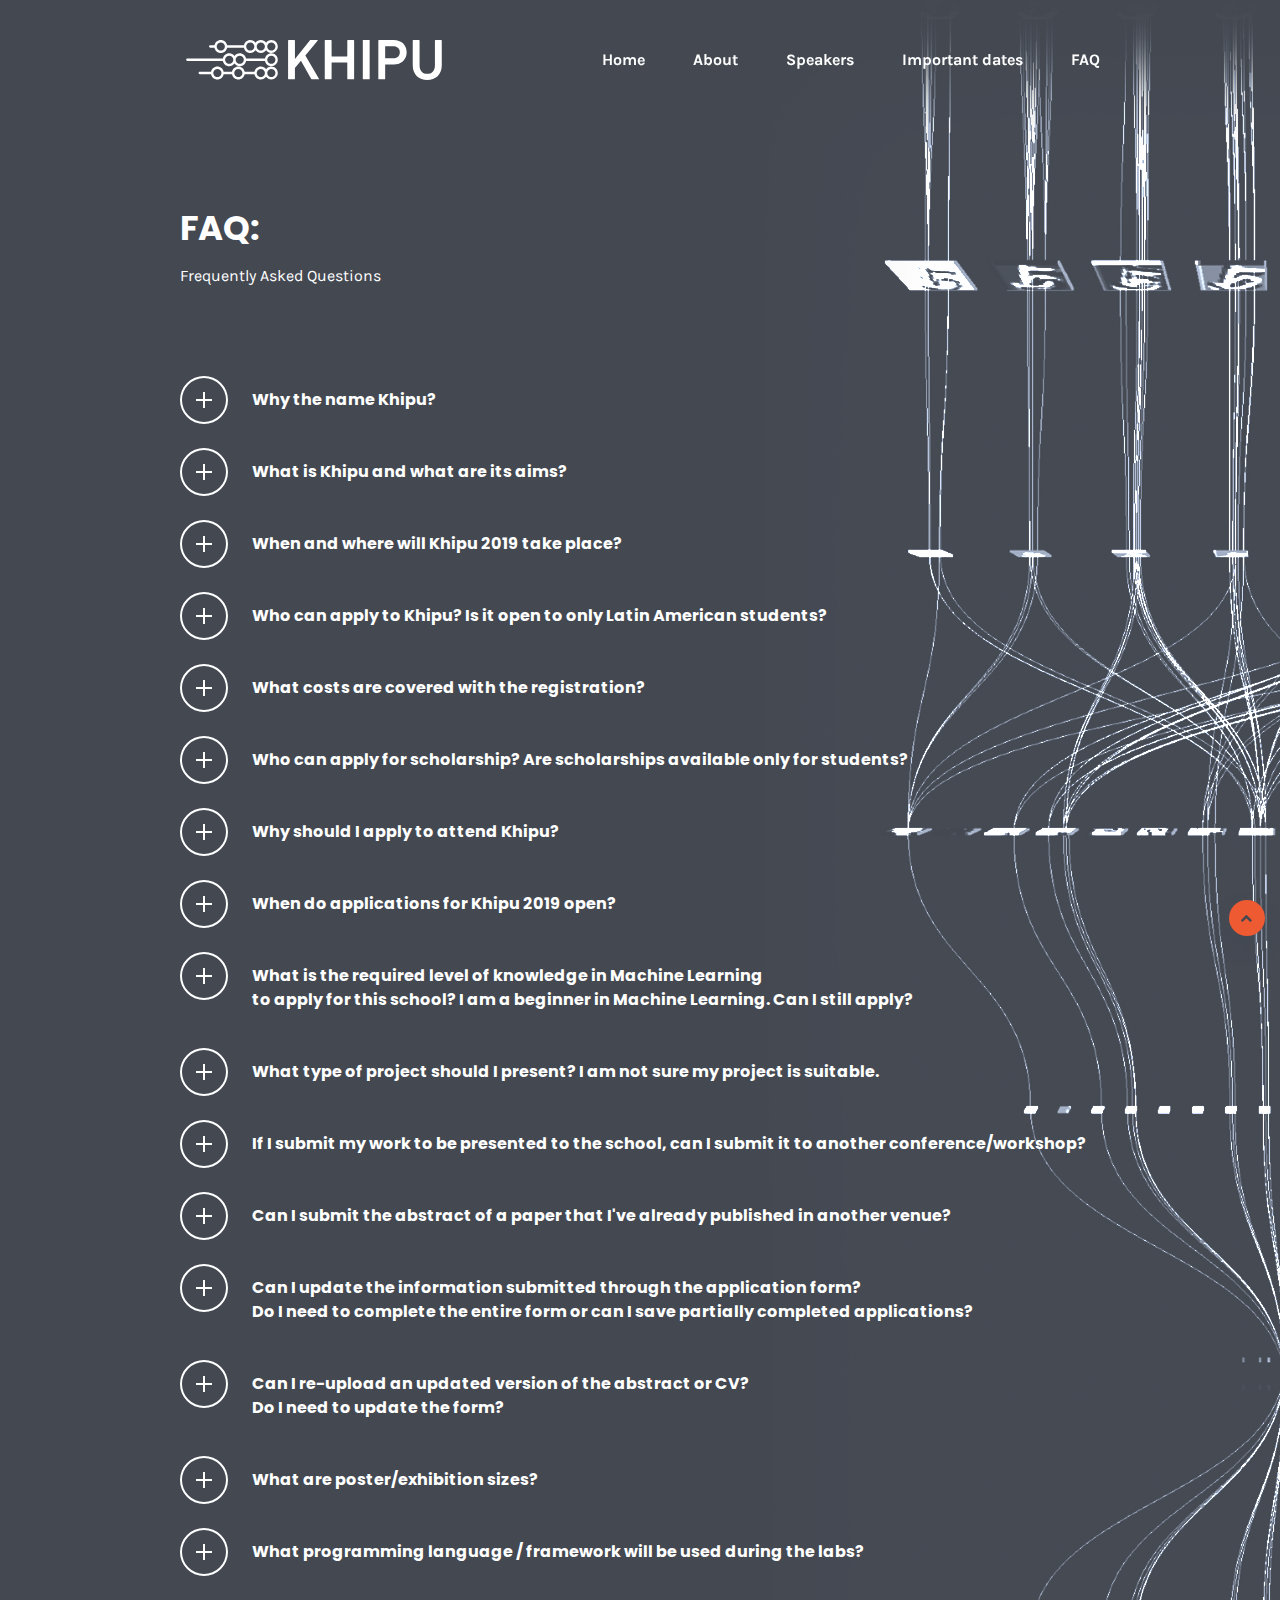
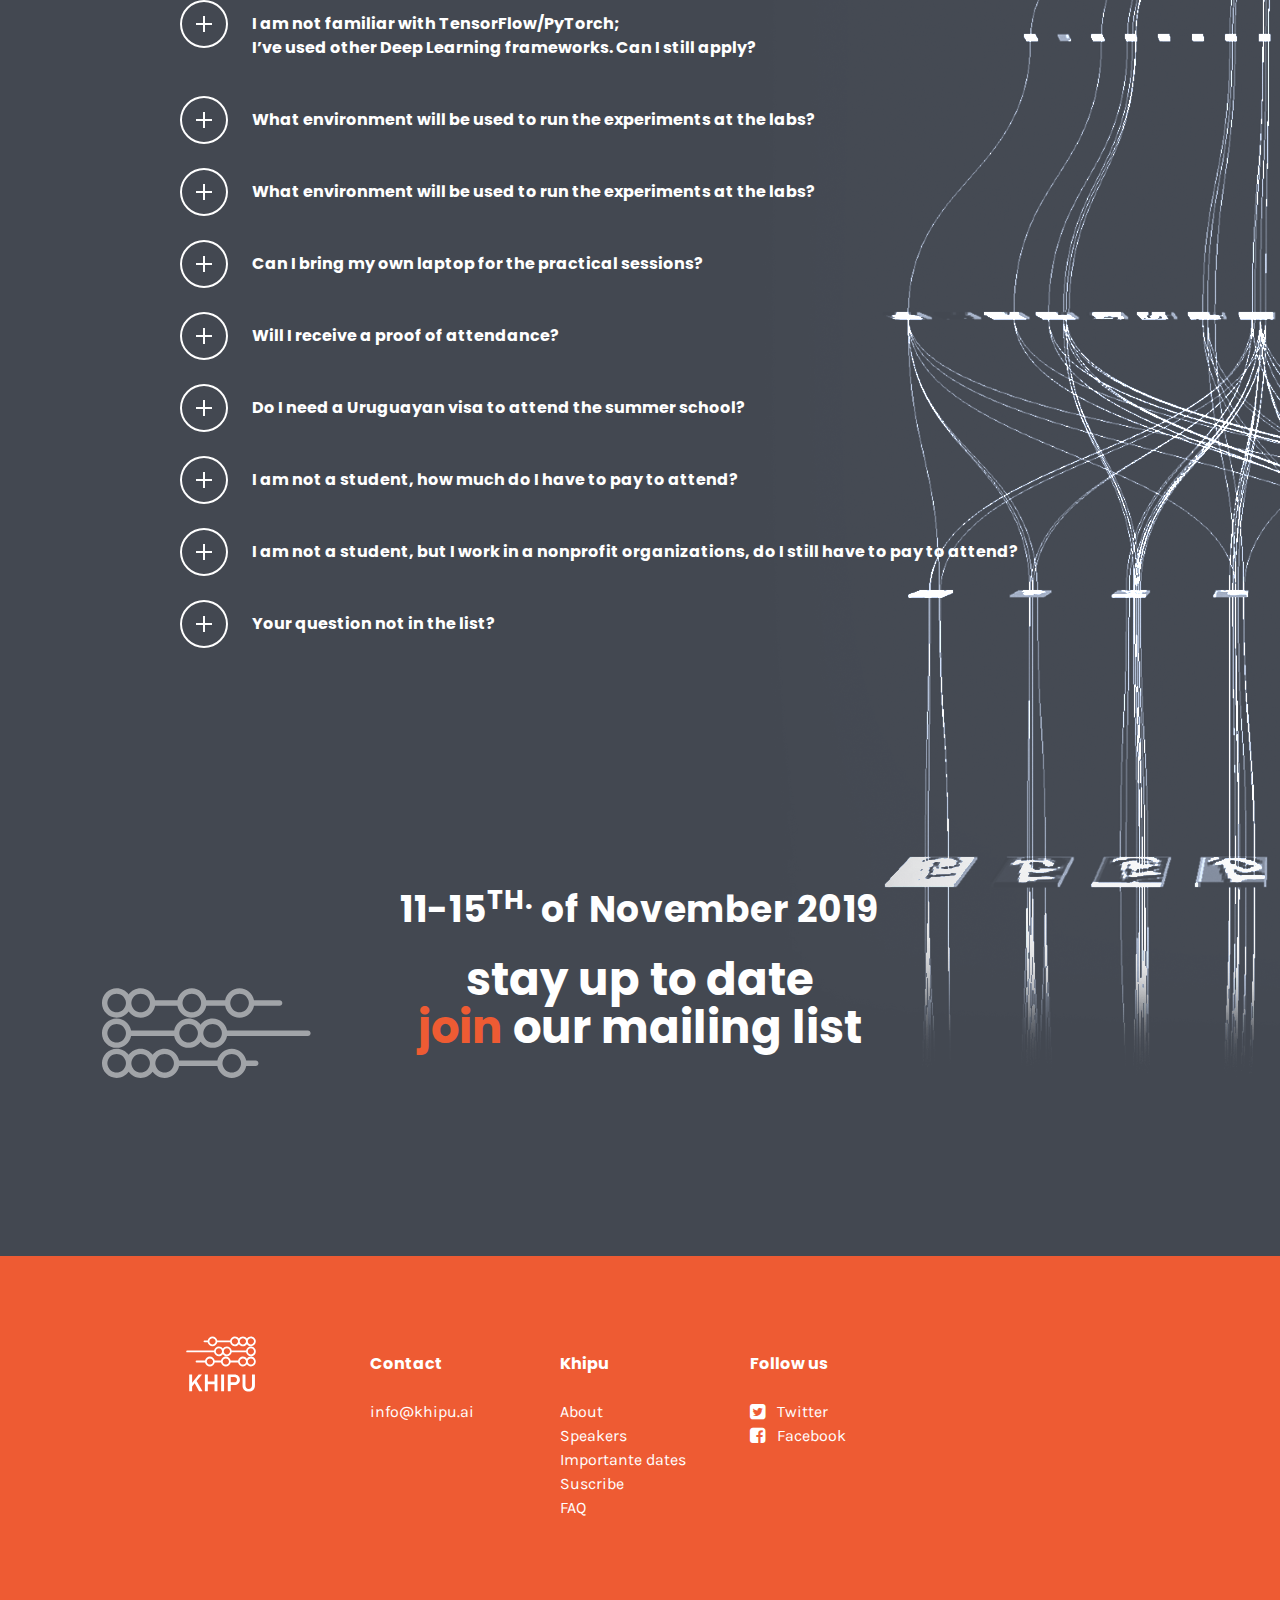
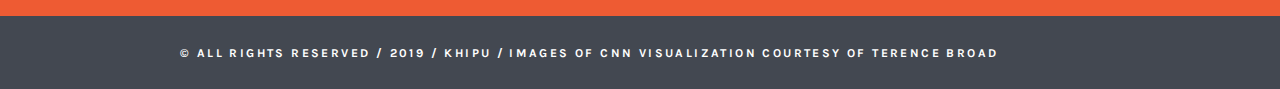
==== commit 97c6e1bd: "modal for yoshua and jeff added" ====
--- a/faq.html
+++ b/faq.html
@@ -596,20 +596,6 @@
                       <img src="assets/media/logo-neon-2.svg" alt="" width="150" height="24">
                     </a>
                   </div>
-                  <div class="widget_socials__list">
-                    <a class="widget_socials__item" href="https://twitter.com/" target="_blank">
-                      <div class="sr-only">Follow us</div>
-                      <i class="fa fa-twitter-square"></i>
-                    </a>
-                    <a class="widget_socials__item" href="https://facebook.com/" target="_blank">
-                      <div class="sr-only">Follow us</div>
-                      <i class="fa fa-facebook-square "></i>
-                    </a>
-                    <a class="widget_socials__item" href="https://www.instagram.com/" target="_blank">
-                      <div class="sr-only">Follow us</div>
-                      <i class="fa fa-instagram"></i>
-                    </a>
-                  </div>
                 </div>
               </div>
             </div>
@@ -656,15 +642,19 @@
                 <div class="widget_nav_menu">
                   <ul>
                     <li>
+                      <a class="widget_socials__item" href="https://twitter.com/Khipu_AI" target="_blank">
+                        <div class="sr-only">Follow us</div>
+                        <i class="fa fa-twitter-square"></i>
+                      </a>
                       <a href="https://twitter.com/" target="_blank">Twitter</a>
                     </li>
                     <li>
+                      <a class="widget_socials__item" href="https://www.facebook.com/groups/khipu2019/" target="_blank">
+                          <div class="sr-only">Follow us</div>
+                          <i class="fa fa-facebook-square "></i>
+                      </a>
                       <a href="https://facebook.com/" target="_blank">Facebook</a>
                     </li>
-                    <li>
-                      <a href="https://www.instagram.com//" target="_blank">Instagram</a>
-                    </li>
-
                   </ul>
                 </div>
               </div>
--- a/style.css
+++ b/style.css
@@ -5093,8 +5093,7 @@
   float: left;
   font-size: 18px;
   line-height: 24px;
-  margin-right: 17px;
-  margin-top: 24px;
+  margin-right: 12px;
 }
 
 /* Typography
--- a/style-custom.css
+++ b/style-custom.css
@@ -56,11 +56,18 @@
 	border-radius: 50%;
 	overflow: hidden;
 	max-height: 207px;
+	border: 10px solid #ffffff;
+	-webkit-mask-image: -webkit-radial-gradient(white, black);
+}
+.speaker-neat figure:hover{
 	border: 10px solid #eb5c3b;
-	-webkit-mask-image: -webkit-radial-gradient(white, black);
 }
 .speaker-neat__copy{
 	text-align: center;
+	color: #ffffff;
+}
+.speaker-neat:hover .speaker-neat__copy{
+	color: #ee5b33;
 }
 .speaker-neat__copy h5{
 	margin-bottom: 0;
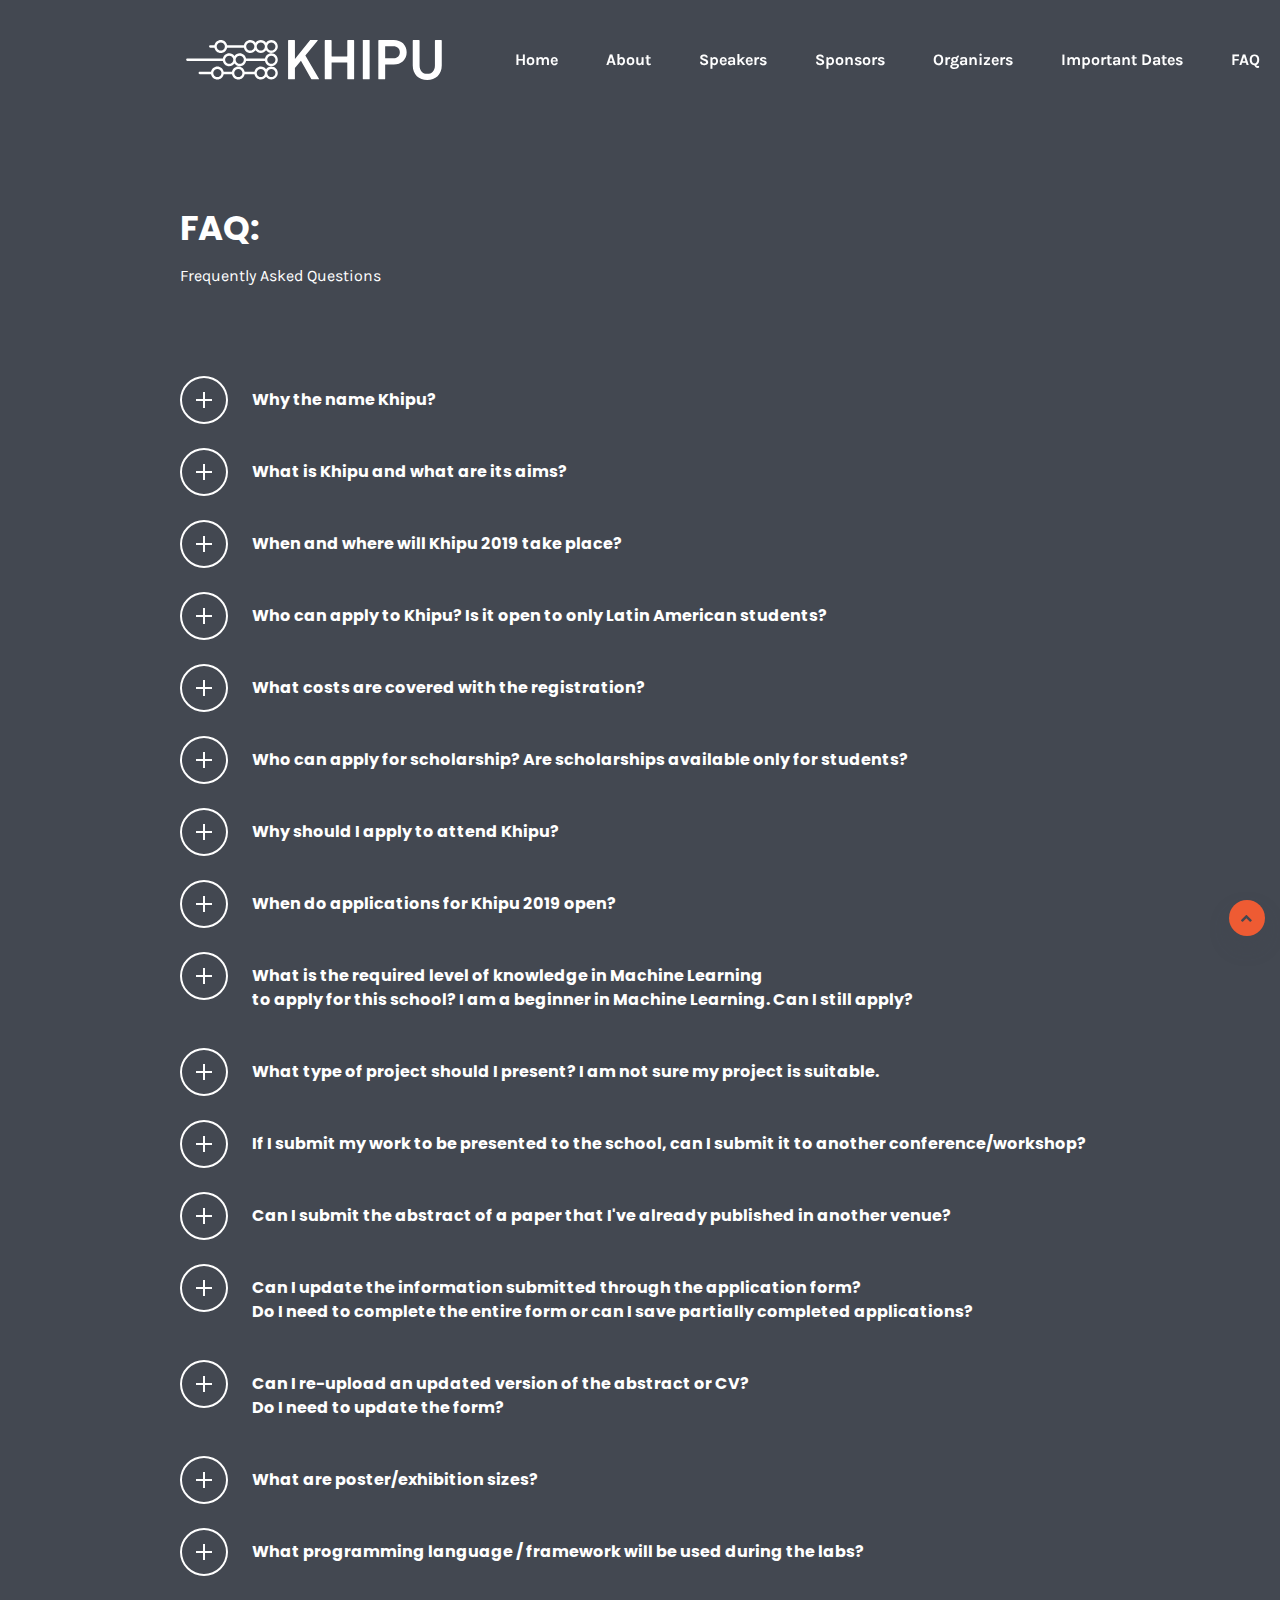
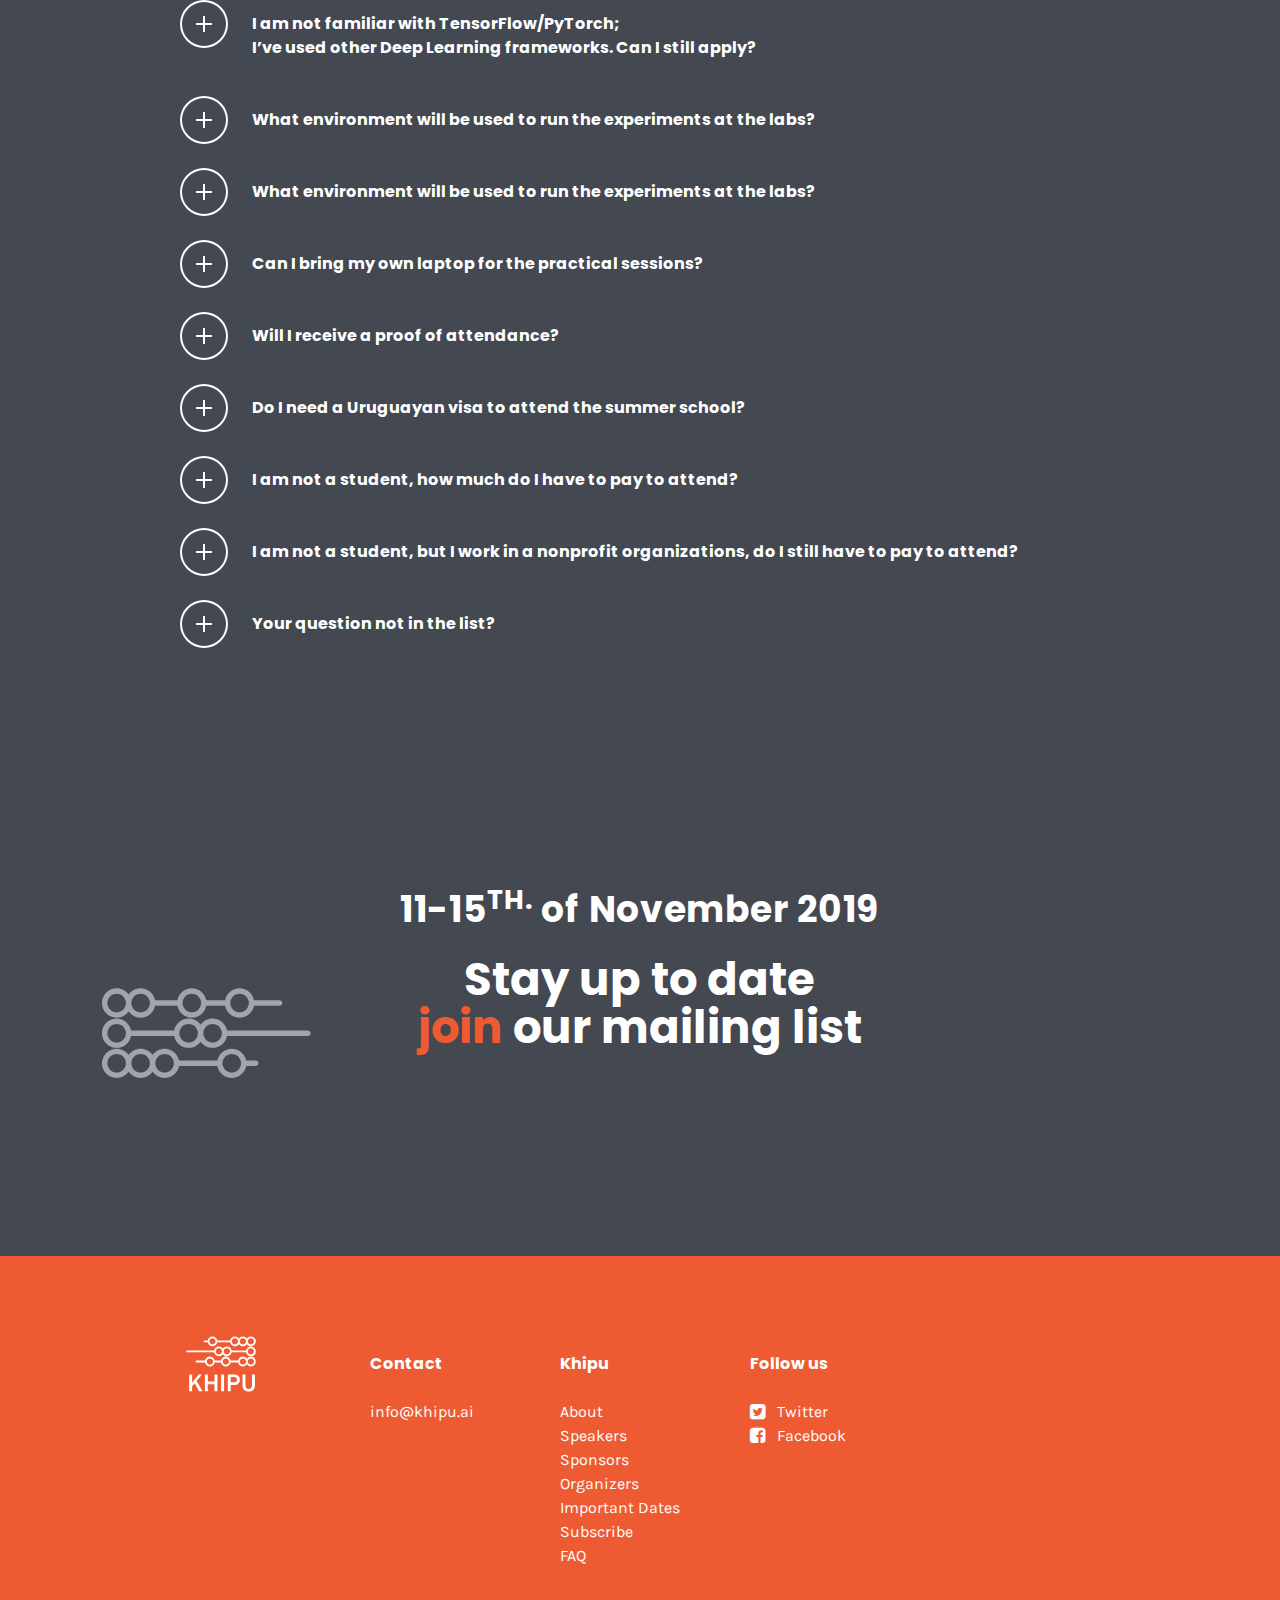
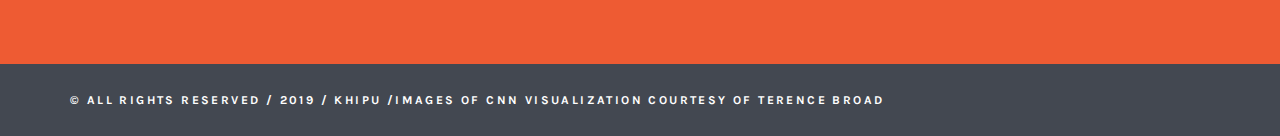
==== commit 23ab3034: "add new organizers page" ====
--- a/faq.html
+++ b/faq.html
@@ -53,7 +53,13 @@
                             <a href="index.html#speakers">Speakers</a>
                           </li>
                           <li>
-                            <a href="index.html#schedule">Important dates</a>
+                            <a href="index.html#sponsors">Sponsors</a>
+                          </li>
+                          <li>
+                            <a href="organizers.html">Organizers</a>
+                          </li>
+                          <li>
+                            <a href="index.html#schedule">Important Dates</a>
                           </li>
                           <li>
                             <a href="faq.html">FAQ</a>
@@ -71,7 +77,7 @@
     </header>
     <div class="site-content" id="content">
         <div class="content-area" id="primary">
-          <main class="site-main" id="main">
+          <main class="site-main">
             <section class="section section--singular">
               <div class="container">
                 <div class="row">
@@ -568,13 +574,13 @@
                         <span>11-15<sup>TH.</sup> of November 2019</span>
                       </h5>
                   <h2 class="margin-top">
-                    <span>stay up to date
+                    <span>Stay up to date
                       <br class="hidden-sm-down">
                       <span class="color--secondary">join</span> our mailing list</span>
                   </h2>
                       <p class="padding-top margin-top in-view" data-offset="90%">
                         <span class="d-inline-block in-view__child in-view__child--scalein">
-                          <a class="btn btn--primary" href="https://docs.google.com/forms/d/e/1FAIpQLSf4VqZiaQaI3CBYOzcaXRuiDYUBytXnzuq_R11b-PFW0X-g_Q/viewform?fbzx=7697708398186686000">Suscribe</a>
+                          <a class="btn btn--primary" href="https://docs.google.com/forms/d/e/1FAIpQLSf4VqZiaQaI3CBYOzcaXRuiDYUBytXnzuq_R11b-PFW0X-g_Q/viewform?fbzx=7697708398186686000">Subscribe</a>
                         </span>
                       </p>
                     </div>
@@ -624,10 +630,16 @@
                       <a href="index.html#speakers">Speakers</a>
                     </li>
                     <li>
-                      <a href="index.html#schedule">Importante dates</a>
-                    </li>
-                    <li>
-                      <a href="https://docs.google.com/forms/d/e/1FAIpQLSf4VqZiaQaI3CBYOzcaXRuiDYUBytXnzuq_R11b-PFW0X-g_Q/viewform?fbzx=7697708398186686000">Suscribe</a>
+                      <a href="index.html#sponsors">Sponsors</a>
+                    </li>
+                    <li>
+                      <a href="organizers.html">Organizers</a>
+                    </li>
+                    <li>
+                      <a href="index.html#schedule">Important Dates</a>
+                    </li>
+                    <li>
+                      <a href="https://docs.google.com/forms/d/e/1FAIpQLSf4VqZiaQaI3CBYOzcaXRuiDYUBytXnzuq_R11b-PFW0X-g_Q/viewform?fbzx=7697708398186686000">Subscribe</a>
                     </li>
                     <li>
                       <a href="faq.html">FAQ</a>
@@ -665,8 +677,6 @@
       <div class="site-info">
         <div class="container">
           <div class="row in-view">
-            <div class="col-9 offset-xl-1">
-              <a class="sub-head">
                <a class="sub-head"> © All rights reserved / 2019 / KHIPU /</a>
               <a class="sub-head" href="http://terencebroad.com/nnvis.html" target="_blank"> Images of CNN visualization courtesy of Terence Broad</a>
             </div>
@@ -706,6 +716,15 @@
                    <a href="index.html#speakers">Speakers</a>
                   </li>
                   <li>
+                    <a href="index.html#sponsors">Sponsors</a>
+                  </li>
+                  <li>
+                    <a href="organizers.html">Organizers</a>
+                  </li>
+                  <li>
+                    <a href="index.html#schedule">Important Dates</a>
+                  </li>
+                  <li>
                     <a href="faq.html">FAQ</a>
                   </li>
                 </ul>
@@ -714,7 +733,7 @@
           </div>
         </div>
         <div class="site-sidenav__cat hidden-md-up">
-          <a class="btn btn--secondary" href="https://docs.google.com/forms/d/e/1FAIpQLSf4VqZiaQaI3CBYOzcaXRuiDYUBytXnzuq_R11b-PFW0X-g_Q/viewform?fbzx=7697708398186686000">Suscribe</a>
+          <a class="btn btn--secondary" href="https://docs.google.com/forms/d/e/1FAIpQLSf4VqZiaQaI3CBYOzcaXRuiDYUBytXnzuq_R11b-PFW0X-g_Q/viewform?fbzx=7697708398186686000">Subscribe</a>
         </div>
       </div>
     </div>
--- a/style-custom.css
+++ b/style-custom.css
@@ -59,7 +59,7 @@
 	border: 10px solid #ffffff;
 	-webkit-mask-image: -webkit-radial-gradient(white, black);
 }
-.speaker-neat figure:hover{
+.speaker-neat:hover figure{
 	border: 10px solid #eb5c3b;
 }
 .speaker-neat__copy{
@@ -77,6 +77,56 @@
 #speakers .lines-bg {
     background: url(assets/media/speakers-bg-all.png) no-repeat center 38%;
     background-size: 70%;
+}
+.speaker-neat.organizer figure{
+	height: 190px;
+	width: 190px;
+	margin: auto;
+}
+.organizers-header {
+	margin-top: 75px;
+}
+.special-thanks {
+	font-size: 20px;
+}
+.s-l img {
+	width: auto;
+	padding-right: 30px;
+}
+
+.s-l-row {
+	margin: auto;
+	text-align: center;
+}
+
+.s-l-row .in-view__child {
+	display: inline-block;
+	padding-top: 10px;
+}
+
+img.filter-white {
+	filter: brightness(0) invert(1);
+}
+
+.platinum .s-l img {
+	height: 100px;
+}
+
+.strategic-partners .s-l img {
+	height: 95px;
+}
+
+.gold .s-l img {
+	height: 70px;
+}
+
+.bronze .s-l img {
+	height: 70px;
+}
+
+#sponsors h3 {
+	margin-top: 30px;
+	text-align: center;
 }
 
 @media (min-width: 992px){
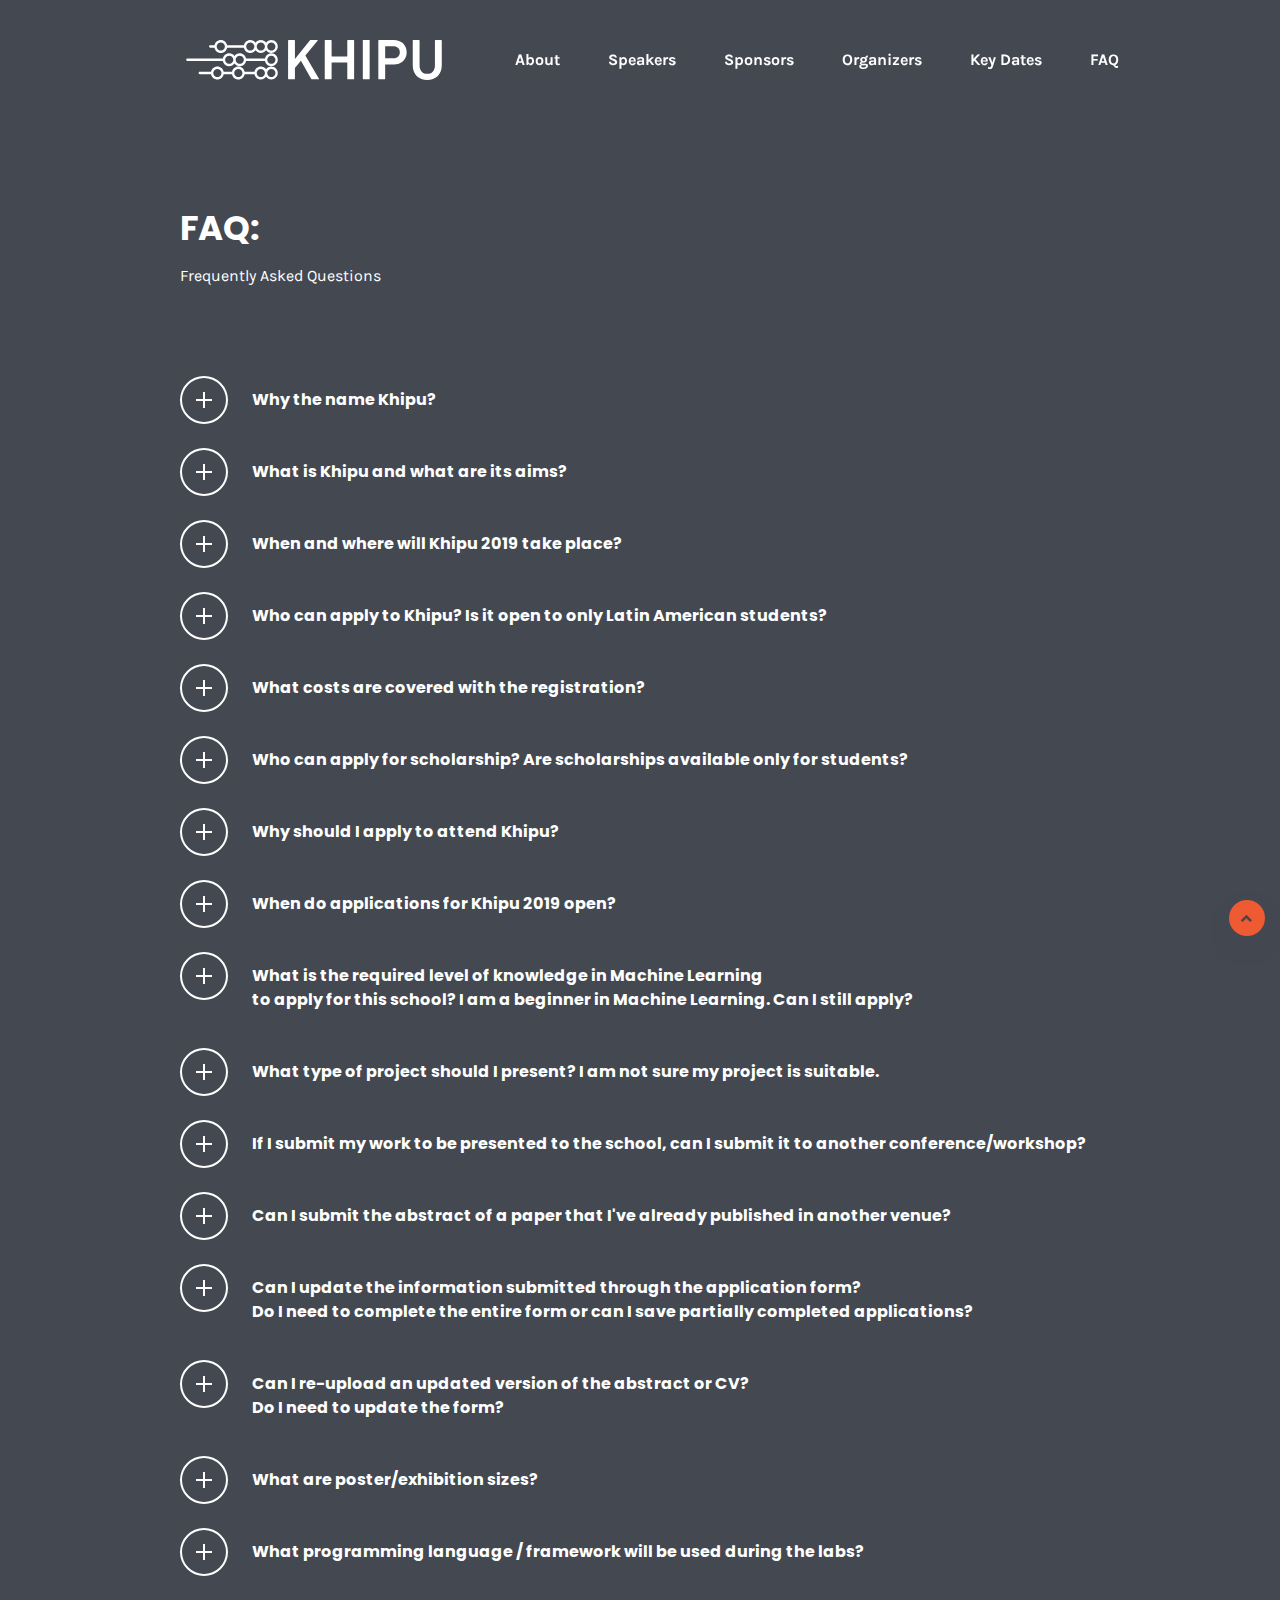
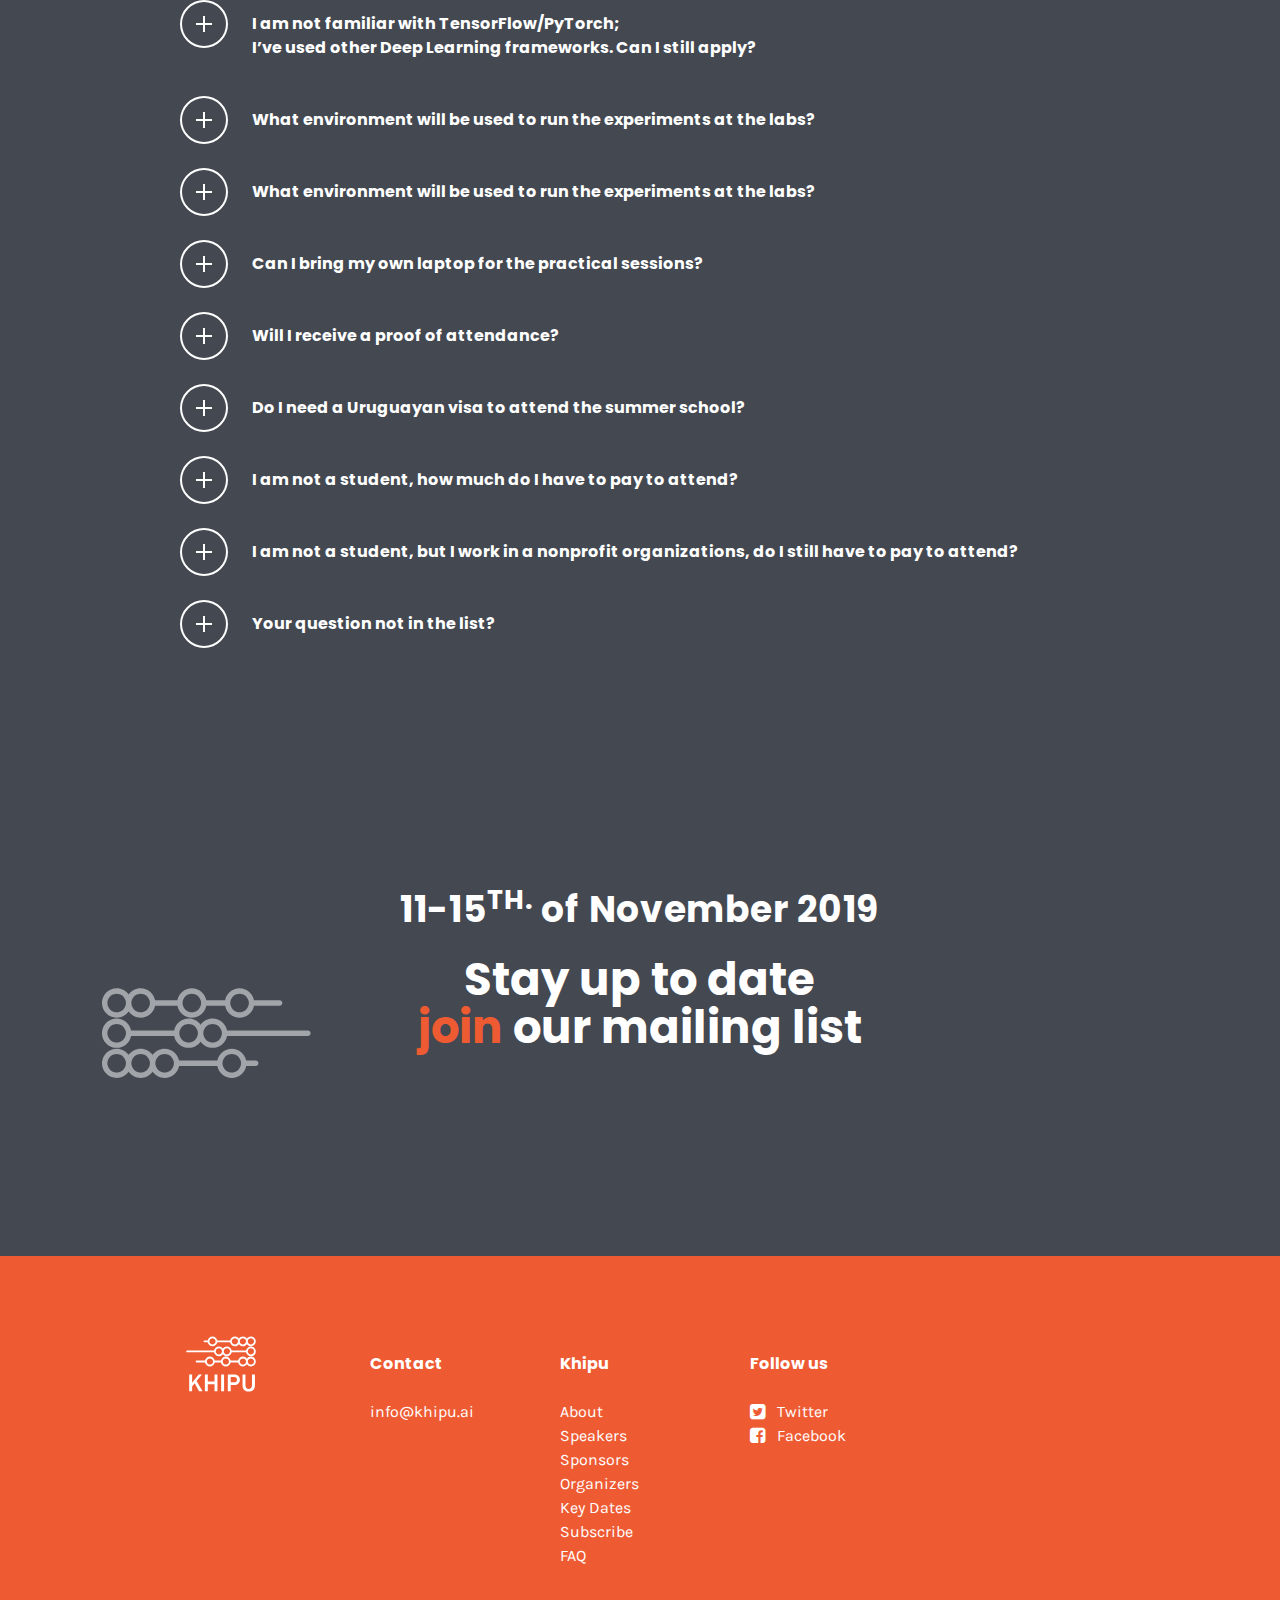
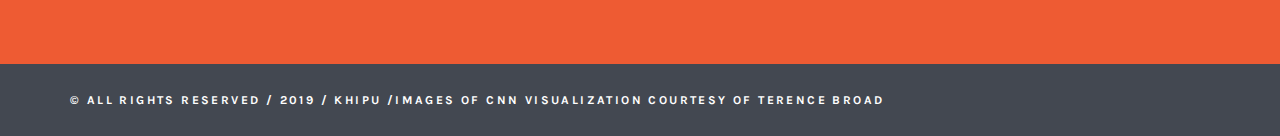
==== commit 24addba5: "make extra space on bar" ====
--- a/faq.html
+++ b/faq.html
@@ -44,9 +44,6 @@
                       <div class="menu-top-menu-container">
                         <ul class="menu" id="top-menu">
                           <li>
-                            <a href="index.html">Home</a>
-                          </li>
-                          <li>
                             <a href="index.html#widecard">About</a>
                           </li>
                           <li>
@@ -59,7 +56,7 @@
                             <a href="organizers.html">Organizers</a>
                           </li>
                           <li>
-                            <a href="index.html#schedule">Important Dates</a>
+                            <a href="index.html#schedule">Key Dates</a>
                           </li>
                           <li>
                             <a href="faq.html">FAQ</a>
@@ -636,7 +633,7 @@
                       <a href="organizers.html">Organizers</a>
                     </li>
                     <li>
-                      <a href="index.html#schedule">Important Dates</a>
+                      <a href="index.html#schedule">Key Dates</a>
                     </li>
                     <li>
                       <a href="https://docs.google.com/forms/d/e/1FAIpQLSf4VqZiaQaI3CBYOzcaXRuiDYUBytXnzuq_R11b-PFW0X-g_Q/viewform?fbzx=7697708398186686000">Subscribe</a>
@@ -722,7 +719,7 @@
                     <a href="organizers.html">Organizers</a>
                   </li>
                   <li>
-                    <a href="index.html#schedule">Important Dates</a>
+                    <a href="index.html#schedule">Key Dates</a>
                   </li>
                   <li>
                     <a href="faq.html">FAQ</a>
--- a/style-custom.css
+++ b/style-custom.css
@@ -117,7 +117,7 @@
 }
 
 .gold .s-l img {
-	height: 70px;
+	height: 65px;
 }
 
 .bronze .s-l img {
